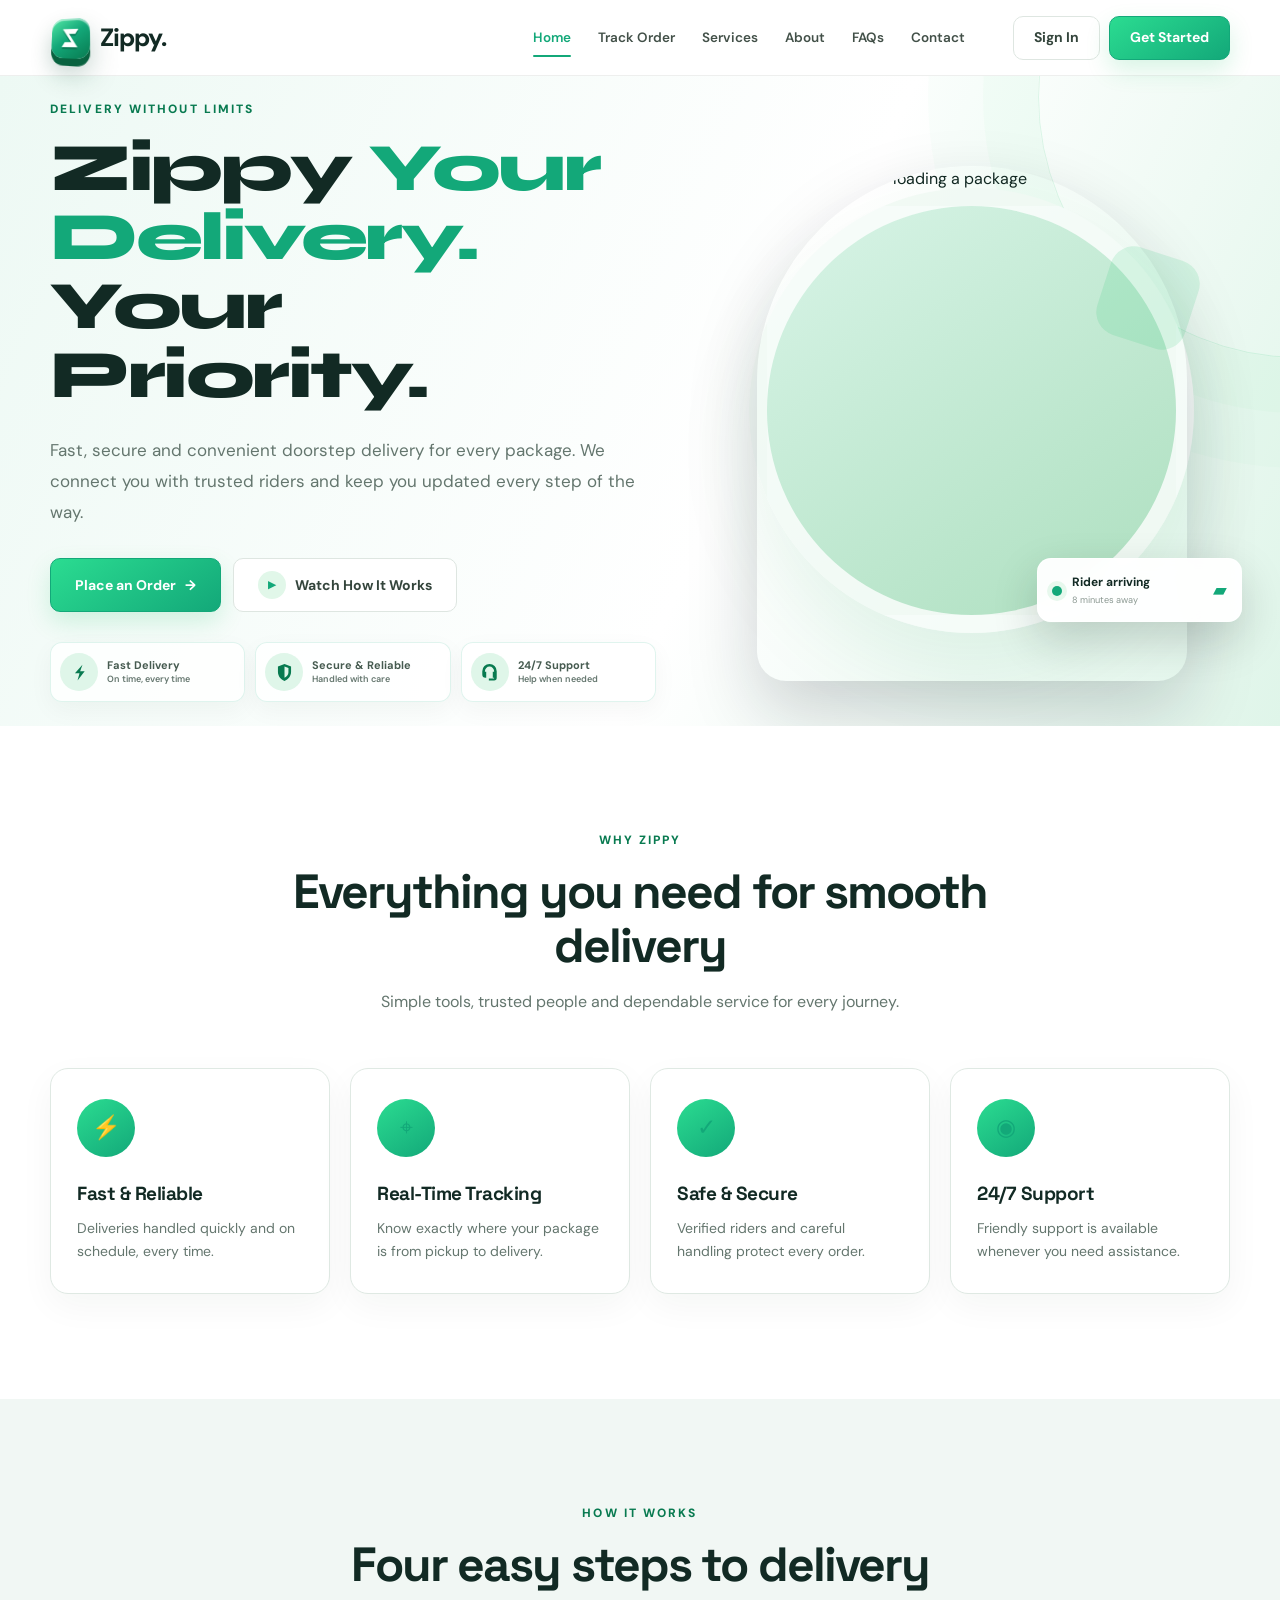
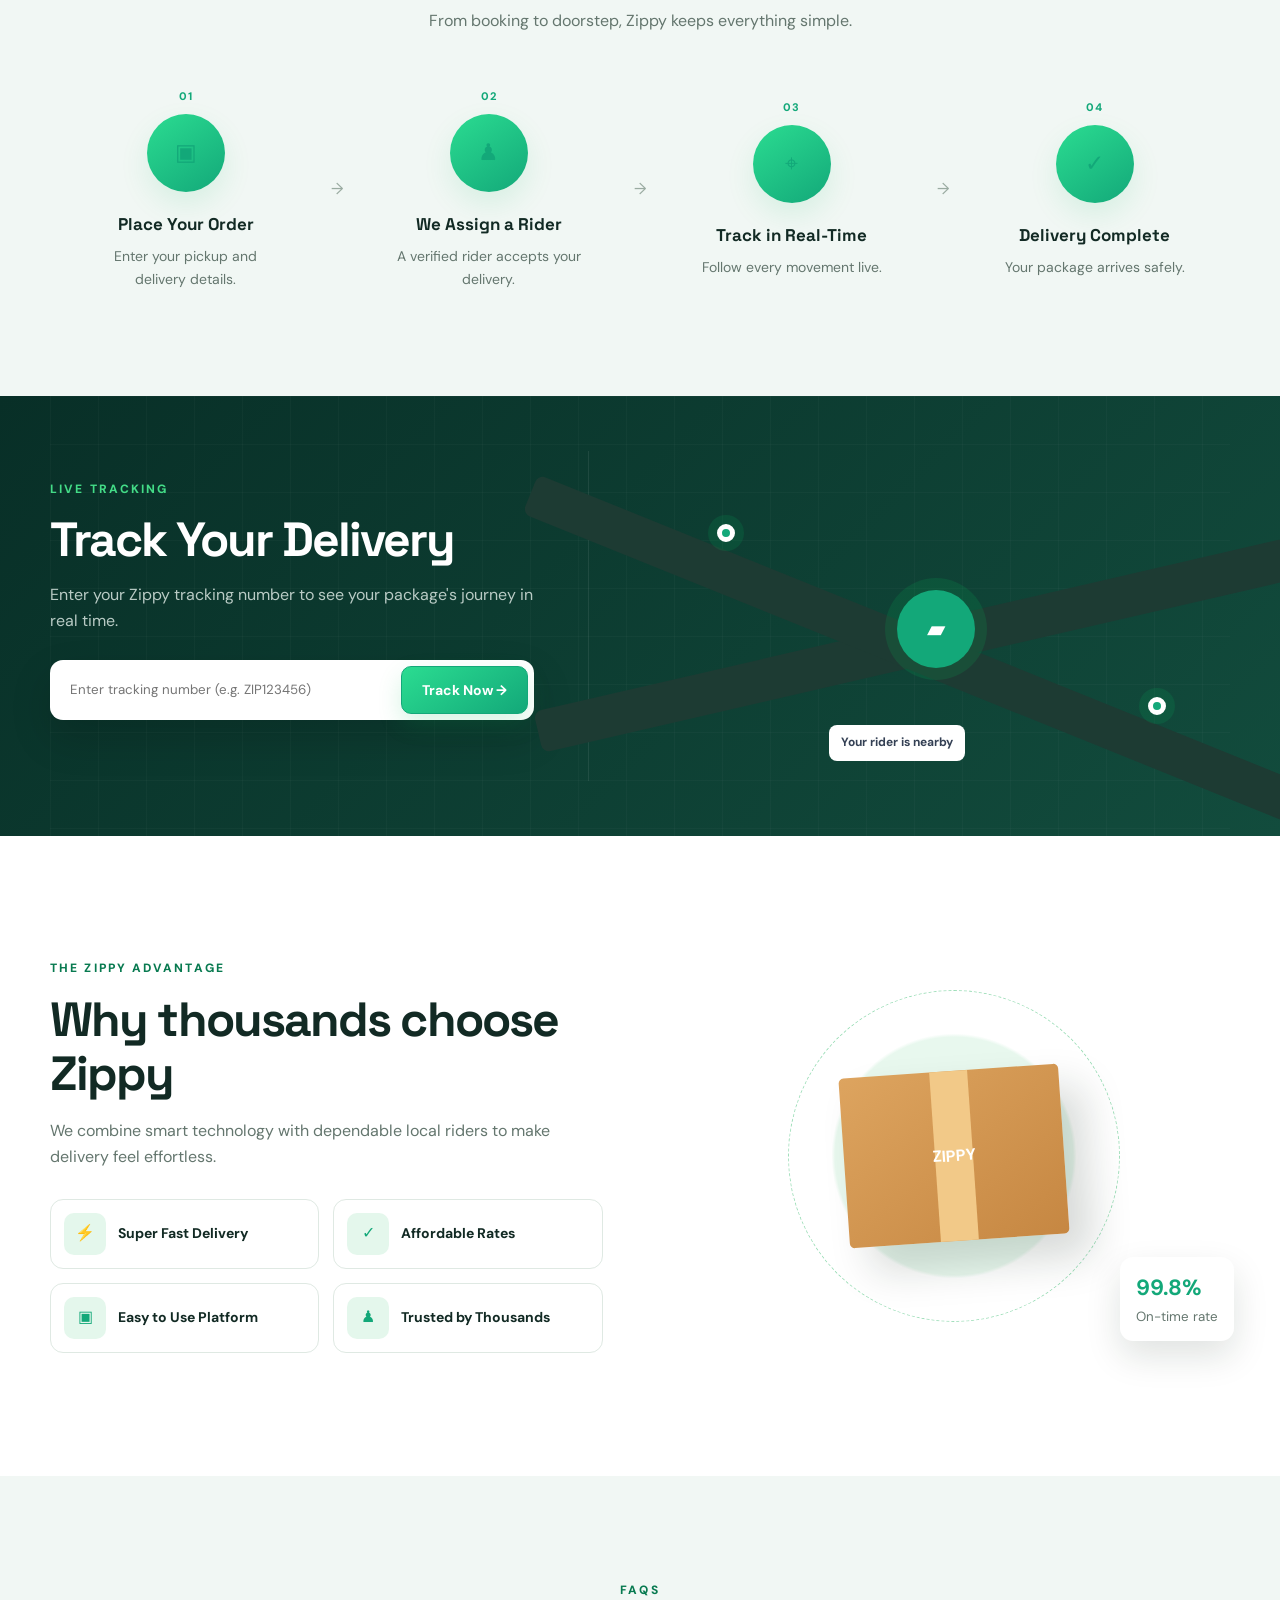
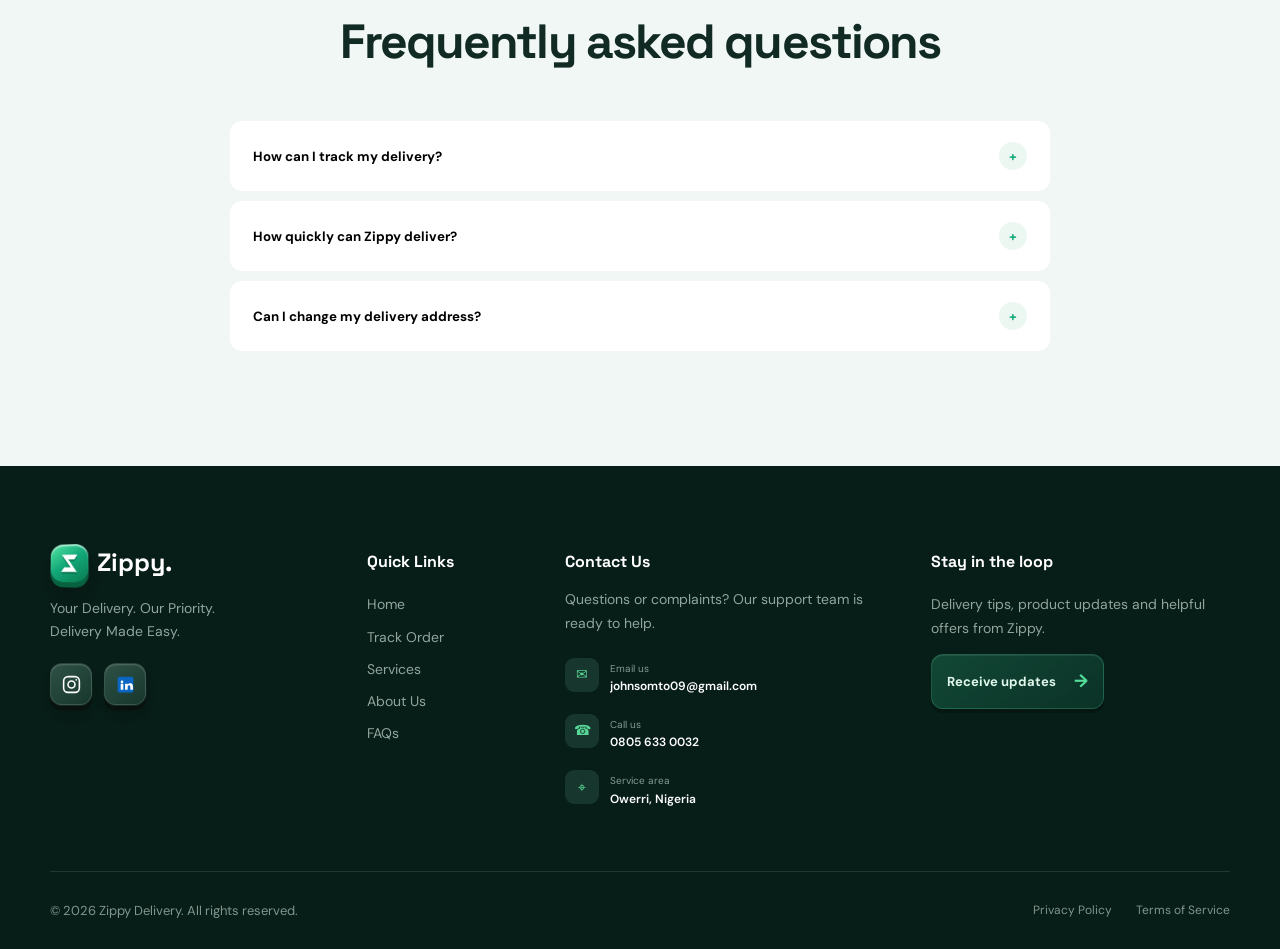
==== index.html @ 6d968eee "Update Instagram footer link" ====
<!doctype html>
<html lang="en">
<head>
  <meta charset="UTF-8">
  <meta name="viewport" content="width=device-width, initial-scale=1.0">
  <meta name="description" content="Zippy fast, secure delivery service">
  <title>Zippy | Your Delivery. Our Priority.</title>
  <link rel="preconnect" href="https://fonts.googleapis.com">
  <link rel="preconnect" href="https://fonts.gstatic.com" crossorigin>
  <link href="https://fonts.googleapis.com/css2?family=DM+Sans:wght@400;500;600;700&family=Space+Grotesk:wght@500;600;700&family=Syne:wght@700;800&display=swap" rel="stylesheet">
  <link rel="stylesheet" href="style.css">
</head>
<body>
  <header class="site-header" id="home">
    <nav class="navbar container" aria-label="Main navigation">
      <a href="#home" class="logo" aria-label="Zippy home">
        <span class="logo-icon brand-mark" aria-hidden="true"><svg viewBox="0 0 44 44" role="img"><path d="M10 8h25l-4.6 7.2H20l13.8 20.8H8.9l4.6-7.2h10.9L10 8Z"/></svg></span><span>Zippy.</span>
      </a>
      <button class="menu-toggle" type="button" aria-expanded="false" aria-controls="nav-menu" aria-label="Open menu"><span></span><span></span><span></span></button>
      <div class="nav-menu" id="nav-menu">
        <div class="nav-links">
          <a class="active" href="#home">Home</a><a href="track-order.html">Track Order</a><a href="#services">Services</a><a href="#about">About</a><a href="#faqs">FAQs</a><a href="#contact">Contact</a>
        </div>
        <div class="nav-actions"><a class="btn btn-light" href="auth.html?view=login">Sign In</a><a class="btn btn-primary" href="auth.html?view=register">Get Started</a></div>
      </div>
    </nav>
  </header>

  <main>
    <section class="hero">
      <div class="hero-decoration decor-one"></div><div class="hero-decoration decor-two"></div>
      <div class="container hero-grid">
        <div class="hero-copy">
          <p class="eyebrow">Delivery without limits</p>
          <h1>Zippy <span>Your Delivery.</span><br>Your Priority.</h1>
          <p class="hero-text">Fast, secure and convenient doorstep delivery for every package. We connect you with trusted riders and keep you updated every step of the way.</p>
          <div class="hero-actions"><a class="btn btn-primary btn-large" href="place-order.html">Place an Order <span>→</span></a><a class="btn btn-outline btn-large" href="#how"><span class="play-icon">▶</span> Watch How It Works</a></div>
          <div class="benefits" aria-label="Zippy service benefits">
            <div class="benefit-item"><span class="benefit-icon benefit-fast" aria-hidden="true"><svg viewBox="0 0 32 32"><path d="M20.5 4 9 17h7l-3 11 10.9-14H17l3.5-10Z"/></svg></span><div><strong>Fast Delivery</strong><small>On time, every time</small></div></div>
            <div class="benefit-item"><span class="benefit-icon benefit-secure" aria-hidden="true"><svg viewBox="0 0 32 32"><path d="M16 3 26 7v8c0 6.9-4.2 11.5-10 14-5.8-2.5-10-7.1-10-14V7l10-4Zm0 5v16c3.5-1.8 6-4.9 6-8.5V9.2L16 6.8v1.2Z"/></svg></span><div><strong>Secure &amp; Reliable</strong><small>Handled with care</small></div></div>
            <div class="benefit-item"><span class="benefit-icon benefit-support" aria-hidden="true"><svg viewBox="0 0 32 32"><path d="M16 3a11 11 0 0 0-11 11v5a5 5 0 0 0 5 5h1v-9H9v-1a7 7 0 0 1 14 0v1h-2v9h2v1h-8v3h8a4 4 0 0 0 4-4V14A11 11 0 0 0 16 3Z"/></svg></span><div><strong>24/7 Support</strong><small>Help when needed</small></div></div>
          </div>
        </div>
        <div class="hero-image-wrap">
          <div class="hero-circle"></div>
          <img src="https://images.pexels.com/photos/4391470/pexels-photo-4391470.jpeg?auto=compress&cs=tinysrgb&w=900" alt="Delivery courier loading a package" class="hero-image">
          <div class="rider-status"><span class="status-dot"></span><div><strong>Rider arriving</strong><small>8 minutes away</small></div><span class="mini-truck">▰</span></div>
        </div>
      </div>
    </section>

    <section class="section services" id="services">
      <div class="container"><div class="section-heading"><p class="eyebrow">Why Zippy</p><h2>Everything you need for smooth delivery</h2><p>Simple tools, trusted people and dependable service for every journey.</p></div>
        <div class="feature-grid">
          <article class="feature-card"><div class="feature-icon">⚡</div><h3>Fast &amp; Reliable</h3><p>Deliveries handled quickly and on schedule, every time.</p></article>
          <article class="feature-card"><div class="feature-icon">⌖</div><h3>Real-Time Tracking</h3><p>Know exactly where your package is from pickup to delivery.</p></article>
          <article class="feature-card"><div class="feature-icon">✓</div><h3>Safe &amp; Secure</h3><p>Verified riders and careful handling protect every order.</p></article>
          <article class="feature-card"><div class="feature-icon">◉</div><h3>24/7 Support</h3><p>Friendly support is available whenever you need assistance.</p></article>
        </div>
      </div>
    </section>

    <section class="section how" id="how">
      <div class="container"><div class="section-heading"><p class="eyebrow">How it works</p><h2>Four easy steps to delivery</h2><p>From booking to doorstep, Zippy keeps everything simple.</p></div>
        <div class="steps">
          <article class="step"><span class="step-number">01</span><div class="step-icon">▣</div><h3>Place Your Order</h3><p>Enter your pickup and delivery details.</p></article><span class="step-arrow">→</span>
          <article class="step"><span class="step-number">02</span><div class="step-icon">♟</div><h3>We Assign a Rider</h3><p>A verified rider accepts your delivery.</p></article><span class="step-arrow">→</span>
          <article class="step"><span class="step-number">03</span><div class="step-icon">⌖</div><h3>Track in Real-Time</h3><p>Follow every movement live.</p></article><span class="step-arrow">→</span>
          <article class="step"><span class="step-number">04</span><div class="step-icon">✓</div><h3>Delivery Complete</h3><p>Your package arrives safely.</p></article>
        </div>
      </div>
    </section>

    <section class="tracking" id="tracking">
      <div class="container tracking-grid">
        <div class="tracking-copy"><p class="eyebrow light">Live tracking</p><h2>Track Your Delivery</h2><p>Enter your Zippy tracking number to see your package's journey in real time.</p>
          <form class="tracking-form" id="tracking-form" novalidate><input id="tracking-input" type="text" placeholder="Enter tracking number (e.g. ZIP123456)" aria-label="Tracking number"><button class="btn btn-primary" type="submit">Track Now →</button></form><p class="form-message" id="tracking-message" role="status"></p>
        </div>
        <div class="map-illustration" aria-label="Delivery route map"><div class="road road-a"></div><div class="road road-b"></div><span class="map-marker marker-a"></span><span class="map-marker marker-b"></span><div class="map-bike">▰</div><div class="route-label">Your rider is nearby</div></div>
      </div>
    </section>

    <section class="section why" id="about">
      <div class="container why-grid">
        <div><p class="eyebrow">The Zippy advantage</p><h2>Why thousands choose Zippy</h2><p class="why-lead">We combine smart technology with dependable local riders to make delivery feel effortless.</p>
          <div class="reason-grid"><div class="reason"><span>⚡</span><strong>Super Fast Delivery</strong></div><div class="reason"><span>✓</span><strong>Affordable Rates</strong></div><div class="reason"><span>▣</span><strong>Easy to Use Platform</strong></div><div class="reason"><span>♟</span><strong>Trusted by Thousands</strong></div></div>
        </div>
        <div class="package-art"><div class="package"><span class="package-tape"></span><strong>ZIPPY</strong></div><div class="package-stat"><strong>99.8%</strong><small>On-time rate</small></div></div>
      </div>
    </section>

    <section class="section faqs" id="faqs"><div class="container faq-container"><div class="section-heading"><p class="eyebrow">FAQs</p><h2>Frequently asked questions</h2></div><div class="faq-list">
      <article class="faq-item"><button type="button" aria-expanded="false">How can I track my delivery?<span>+</span></button><p>Enter your Zippy tracking number in the tracking section or sign in to view all your orders.</p></article>
      <article class="faq-item"><button type="button" aria-expanded="false">How quickly can Zippy deliver?<span>+</span></button><p>Local deliveries are typically completed within the same day. Your exact estimate appears when booking.</p></article>
      <article class="faq-item"><button type="button" aria-expanded="false">Can I change my delivery address?<span>+</span></button><p>Contact support before your rider reaches the pickup point and our team will help update the details.</p></article>
    </div></div></section>
  </main>

    <footer class="footer" id="contact">
    <div class="container">
      <div class="footer-grid">
        <div class="footer-brand">
          <a href="#home" class="footer-logo"><span class="footer-logo-mark brand-mark" aria-hidden="true"><svg viewBox="0 0 44 44"><path d="M10 8h25l-4.6 7.2H20l13.8 20.8H8.9l4.6-7.2h10.9L10 8Z"/></svg></span><span>Zippy.</span></a>
          <p>Your Delivery. Our Priority.<br>Delivery Made Easy.</p>
          <div class="socials"><a href="https://www.instagram.com/sjkamsi?xtok=MXNvNGkzNjVteDYxZA==" target="_blank" rel="noopener" aria-label="Instagram"><svg viewBox="0 0 24 24" aria-hidden="true"><rect x="3" y="3" width="18" height="18" rx="5"/><circle cx="12" cy="12" r="4"/><circle cx="17.4" cy="6.6" r="1"/></svg></a><a href="https://www.linkedin.com/" target="_blank" rel="noopener" aria-label="LinkedIn"><svg viewBox="0 0 24 24" aria-hidden="true"><rect class="linkedin-bg" x="3" y="3" width="18" height="18" rx="2"/><circle class="linkedin-fg" cx="8" cy="9" r="1.5"/><path class="linkedin-fg" d="M6.5 11h3v7h-3zm5 0h3v1c.7-1 1.8-1.4 3-1.4 2.5 0 3 1.7 3 4.1V18h-3v-3c0-1.4-.3-2.2-1.4-2.2-1.2 0-1.6 1-1.6 2.2v3h-3z"/></svg></a></div>
        </div>
        <div>
          <h3>Quick Links</h3>
          <a href="#home">Home</a><a href="track-order.html">Track Order</a><a href="#services">Services</a><a href="#about">About Us</a><a href="#faqs">FAQs</a>
        </div>
        <div class="footer-contact">
          <h3>Contact Us</h3>
          <p>Questions or complaints? Our support team is ready to help.</p>
          <a href="mailto:johnsomto09@gmail.com"><span>✉</span><div><small>Email us</small><strong>johnsomto09@gmail.com</strong></div></a>
          <a href="tel:+2348056330032"><span>☎</span><div><small>Call us</small><strong>0805 633 0032</strong></div></a>
          <a href="#contact"><span>⌖</span><div><small>Service area</small><strong>Owerri, Nigeria</strong></div></a>
        </div>
        <div>
          <h3>Stay in the loop</h3>
          <p>Delivery tips, product updates and helpful offers from Zippy.</p>
          <a class="footer-update-link" href="mailto:johnsomto09@gmail.com">Receive updates <span>→</span></a>
          <small id="newsletter-message" role="status"></small>
        </div>
      </div>
      <div class="footer-bottom"><span>© 2026 Zippy Delivery. All rights reserved.</span><div><a href="#">Privacy Policy</a><a href="#">Terms of Service</a></div></div>
    </div>
  </footer>

  <div class="modal" id="form-modal" aria-hidden="true" role="dialog" aria-modal="true"><div class="modal-panel"><button class="modal-close" type="button" aria-label="Close">×</button><p class="eyebrow" id="modal-eyebrow">Join Zippy</p><h2 id="modal-title">Get started with Zippy</h2><form id="modal-form"><div id="modal-fields"></div><button class="btn btn-primary modal-submit" type="submit">Continue</button></form><p class="modal-success" id="modal-success" role="status"></p></div></div>
  <script src="script.js"></script>
</body>
</html>
---- style.css ----
/* Zippy Logistics â€” premium responsive interface */
:root{
--font-body:"DM Sans","Segoe UI",Arial,sans-serif;
--font-heading:"Space Grotesk",sans-serif;
--font-display:"Syne","Space Grotesk",sans-serif;
--green:#13a879;
--green-bright:#2bdc91;
--green-dark:#087a50;
--green-deep:#063f32;
--mint:#ddf7eb;
--ink:#122a24;
--muted:#64766e;
--line:#dfe9e3;
--soft:#f1f7f4;
--white:#fff}
*{
box-sizing:border-box}
html{
scroll-behavior:smooth;
scroll-padding-top:76px}
body{
margin:0;
font-family:var(--font-body);
color:var(--ink);
background:#fff;
line-height:1.65;
-webkit-font-smoothing:antialiased}
body.modal-open{
overflow:hidden}
img{
max-width:100%}
a{
color:inherit;
text-decoration:none}
button,input{
font-family:inherit}
button{
cursor:pointer}
.container{
width:min(1180px,calc(100% - 40px));
margin-inline:auto}
.site-header{
height:76px;
position:sticky;
top:0;
z-index:50;
background:rgba(255,255,255,.94);
border-bottom:1px solid rgba(16,35,26,.07);
backdrop-filter:blur(16px)}
.navbar{
height:76px;
display:flex;
align-items:center;
justify-content:space-between}
.logo{
display:flex;
align-items:center;
gap:10px;
font-size:25px;
font-weight:800;
letter-spacing:-1px}
.logo-icon{
width:40px;
height:40px;
display:grid;
place-items:center;
border-radius:12px;
background:linear-gradient(145deg,#18cf70,var(--green));
color:#fff;
box-shadow:0 9px 24px rgba(0,184,90,.23)}
.nav-menu{
display:flex;
align-items:center;
gap:48px}
.nav-links{
display:flex;
align-items:center;
gap:27px}
.nav-links a{
position:relative;
padding:26px 0;
font-size:13.5px;
font-weight:600;
color:#425048;
transition:.2s}
.nav-links a:after{
content:"";
position:absolute;
left:0;
right:0;
bottom:18px;
height:2px;
border-radius:2px;
background:var(--green);
transform:scaleX(0);
transition:.2s}
.nav-links a:hover,.nav-links a.active{
color:var(--green)}
.nav-links a:hover:after,.nav-links a.active:after{
transform:scaleX(1)}
.nav-actions{
display:flex;
gap:9px}
.btn{
height:44px;
padding:0 20px;
border:1px solid transparent;
border-radius:10px;
display:inline-flex;
align-items:center;
justify-content:center;
gap:9px;
font-size:14px;
font-weight:700;
transition:transform .2s,box-shadow .2s,background .2s,border-color .2s}
.btn-primary{
background:var(--green);
border-color:var(--green);
color:#fff;
box-shadow:0 10px 24px rgba(0,184,90,.16)}
.btn-primary:hover{
background:var(--green-dark);
border-color:var(--green-dark);
transform:translateY(-2px);
box-shadow:0 14px 28px rgba(0,184,90,.23)}
.btn-light,.btn-outline{
background:#fff;
border-color:#dee6e1;
color:#34453c}
.btn-light:hover,.btn-outline:hover{
border-color:var(--green);
color:var(--green);
transform:translateY(-2px)}
.btn-large{
height:54px;
padding-inline:24px}
.menu-toggle{
display:none;
width:42px;
height:42px;
padding:10px;
border:0;
border-radius:10px;
background:#f2f7f4}
.menu-toggle span{
display:block;
height:2px;
margin:5px 0;
border-radius:2px;
background:var(--ink);
transition:.25s}
.hero{
position:relative;
overflow:hidden;
background:linear-gradient(115deg,#f2fbf6 0%,#fff 54%,#edf9f3 100%)}
.hero:before{
content:"";
position:absolute;
width:520px;
height:520px;
right:-280px;
top:-240px;
border:1px solid rgba(0,184,90,.12);
border-radius:50%;
box-shadow:0 0 0 55px rgba(0,184,90,.025),0 0 0 110px rgba(0,184,90,.018)}
.hero-grid{
min-height:650px;
display:grid;
grid-template-columns:1.08fr .92fr;
align-items:center;
gap:58px}
.eyebrow{
margin:0 0 14px;
color:var(--green-dark);
font-size:12px;
font-weight:800;
letter-spacing:2.1px;
text-transform:uppercase}
.hero-copy h1{
max-width:670px;
margin:0;
font-size:clamp(46px,5.3vw,72px);
line-height:1.02;
letter-spacing:-3.7px;
font-family:var(--font-heading);
font-weight:800}
.hero-copy h1 span{
color:var(--green)}
.hero-text{
max-width:610px;
margin:25px 0 0;
color:var(--muted);
font-size:17px;
line-height:1.8}
.hero-actions{
display:flex;
flex-wrap:wrap;
gap:12px;
margin-top:31px}
.play-icon{
width:28px;
height:28px;
display:grid;
place-items:center;
border-radius:50%;
background:#e1f7e9;
color:var(--green);
font-size:10px}
.benefits{
display:flex;
flex-wrap:wrap;
gap:12px 24px;
margin-top:27px;
color:#465b50;
font-size:13px;
font-weight:600}
.benefits span{
position:relative;
padding-left:19px}
.benefits span:before{
content:"âœ“";
position:absolute;
left:0;
color:var(--green);
font-weight:800}
.hero-image-wrap{
height:560px;
position:relative;
display:flex;
align-items:flex-end;
justify-content:center}
.hero-circle{
position:absolute;
width:445px;
height:445px;
bottom:48px;
border-radius:50%;
background:linear-gradient(145deg,#dff4e7,#c4ebd3);
border:18px solid rgba(255,255,255,.8);
box-shadow:0 40px 80px rgba(0,140,69,.08)}
.hero-circle:before{
content:"";
position:absolute;
right:-18px;
top:46px;
width:92px;
height:92px;
border-radius:24px;
background:rgba(0,184,90,.12);
transform:rotate(18deg)}
.hero-image{
position:absolute;
z-index:2;
width:430px;
height:515px;
bottom:0;
object-fit:cover;
object-position:center 32%;
border-radius:220px 220px 30px 30px;
filter:saturate(.93) contrast(1.02);
box-shadow:0 30px 70px rgba(16,24,40,.18)}
.rider-status{
position:absolute;
z-index:3;
right:-12px;
bottom:58px;
width:205px;
padding:14px;
display:flex;
align-items:center;
gap:10px;
border:1px solid rgba(255,255,255,.8);
border-radius:14px;
background:rgba(255,255,255,.96);
box-shadow:0 18px 45px rgba(16,35,26,.18);
font-size:11px;
backdrop-filter:blur(10px)}
.rider-status>div{
display:flex;
flex:1;
flex-direction:column}
.rider-status strong{
font-size:12px}
.rider-status small{
color:#8a9891}
.status-dot{
width:10px;
height:10px;
flex:none;
border-radius:50%;
background:var(--green);
box-shadow:0 0 0 5px #e7f8ed}
.mini-truck{
color:var(--green);
font-size:18px}
.section{
padding:105px 0}
.section-heading{
max-width:720px;
margin:0 auto 52px;
text-align:center}
.section-heading h2,.why h2{
margin:0;
font-size:clamp(34px,4vw,48px);
line-height:1.13;
letter-spacing:-1.9px}
.section-heading>p:last-child{
max-width:570px;
margin:16px auto 0;
color:var(--muted);
font-size:16px}
.feature-grid{
display:grid;
grid-template-columns:repeat(4,1fr);
gap:20px}
.feature-card{
position:relative;
padding:30px 26px;
border:1px solid var(--line);
border-radius:18px;
background:#fff;
box-shadow:0 12px 35px rgba(16,35,26,.045);
overflow:hidden;
transition:.28s ease}
.feature-card:before{
content:"";
position:absolute;
left:0;
right:0;
top:0;
height:3px;
background:var(--green);
transform:scaleX(0);
transition:.28s}
.feature-card:hover{
transform:translateY(-8px);
box-shadow:0 24px 48px rgba(16,35,26,.09)}
.feature-card:hover:before{
transform:scaleX(1)}
.feature-icon,.step-icon{
width:58px;
height:58px;
border-radius:50%;
display:grid;
place-items:center;
background:#e1f7e9;
color:var(--green);
font-size:23px}
.feature-card h3{
margin:21px 0 8px;
font-size:19px;
letter-spacing:-.5px}
.feature-card p{
margin:0;
color:var(--muted);
font-size:14px}
.how,.faqs{
background:var(--soft)}
.steps{
display:grid;
grid-template-columns:1fr 32px 1fr 32px 1fr 32px 1fr;
align-items:center}
.step{
text-align:center}
.step-number{
display:block;
margin-bottom:9px;
color:var(--green);
font-size:11px;
font-weight:800;
letter-spacing:1px}
.step-icon{
width:78px;
height:78px;
margin:auto;
box-shadow:0 12px 30px rgba(0,184,90,.11)}
.step-arrow{
color:#9aaba1;
text-align:center}
.step h3{
margin:18px 0 7px;
font-size:17px}
.step p{
max-width:190px;
margin:auto;
color:var(--muted);
font-size:14px}
.tracking{
overflow:hidden;
background:#102b24;
color:#fff}
.tracking-grid{
min-height:440px;
padding-block:45px;
display:grid;
grid-template-columns:.86fr 1.14fr;
align-items:center;
gap:54px;
position:relative;
background-image:linear-gradient(rgba(255,255,255,.025) 1px,transparent 1px),linear-gradient(90deg,rgba(255,255,255,.025) 1px,transparent 1px);
background-size:48px 48px}
.eyebrow.light{
color:#43dc87}
.tracking h2{
margin:0;
font-size:48px;
line-height:1.08;
letter-spacing:-2px}
.tracking-copy>p{
color:#b9cbc5}
.tracking-form{
height:60px;
display:flex;
gap:7px;
padding:6px;
margin-top:25px;
border-radius:13px;
background:#fff;
box-shadow:0 18px 40px rgba(0,0,0,.16)}
.tracking-form input{
min-width:0;
flex:1;
border:0;
outline:0;
padding-inline:14px;
color:#344054}
.tracking-form .btn{
height:48px}
.tracking-form input:focus{
box-shadow:inset 0 0 0 2px rgba(0,184,90,.5);
border-radius:8px}
.form-message{
min-height:21px;
margin:11px 0 0!important;
font-size:13px}
.success{
color:#43dc87}
.error{
color:#ffaaa8}
.map-illustration{
height:330px;
position:relative;
border-left:1px solid rgba(255,255,255,.08)}
.road{
position:absolute;
width:160%;
height:42px;
background:#1d3b33;
border-radius:8px}
.road-a{
left:-10%;
top:44%;
transform:rotate(-13deg)}
.road-b{
left:-15%;
top:65%;
transform:rotate(22deg)}
.map-marker{
position:absolute;
width:18px;
height:18px;
border:5px solid #fff;
border-radius:50%;
background:var(--green);
box-shadow:0 0 0 9px rgba(0,184,90,.14)}
.marker-a{
left:20%;
top:22%}
.marker-b{
right:10%;
bottom:20%}
.map-bike{
position:absolute;
left:48%;
top:42%;
width:78px;
height:78px;
border-radius:50%;
display:grid;
place-items:center;
background:var(--green);
box-shadow:0 0 0 12px rgba(0,184,90,.15);
font-size:24px}
.route-label{
position:absolute;
left:calc(48% - 68px);
bottom:20px;
padding:8px 12px;
border-radius:8px;
background:#fff;
color:#344054;
font-size:12px;
font-weight:700}
.why-grid{
display:grid;
grid-template-columns:1fr 1fr;
align-items:center;
gap:75px}
.why-lead{
max-width:530px;
color:var(--muted);
font-size:16px}
.reason-grid{
display:grid;
grid-template-columns:1fr 1fr;
gap:14px;
margin-top:28px}
.reason{
min-height:70px;
padding:13px;
display:flex;
align-items:center;
gap:12px;
border:1px solid var(--line);
border-radius:13px;
background:#fff;
transition:.2s}
.reason:hover{
border-color:#bce7cd;
transform:translateY(-3px);
box-shadow:0 12px 25px rgba(16,35,26,.06)}
.reason span{
width:42px;
height:42px;
flex:none;
display:grid;
place-items:center;
border-radius:10px;
background:#e4f7ec;
color:var(--green)}
.reason strong{
font-size:14px}
.package-art{
height:430px;
position:relative;
display:grid;
place-items:center;
border-radius:50%;
background:radial-gradient(circle,#e8f8ee 0 34%,transparent 35%)}
.package-art:before{
content:"";
position:absolute;
width:330px;
height:330px;
border:1px dashed #9edeb9;
border-radius:50%}
.package{
width:220px;
height:170px;
position:relative;
z-index:2;
display:grid;
place-items:center;
border-radius:5px;
background:linear-gradient(145deg,#dda45f,#c68742);
transform:rotate(-4deg);
box-shadow:22px 24px 40px rgba(16,35,26,.17);
color:#fff}
.package-tape{
position:absolute;
width:38px;
height:170px;
background:#f2c988}
.package strong{
z-index:2}
.package-stat{
position:absolute;
z-index:4;
right:-4px;
bottom:30px;
padding:13px 16px;
border-radius:13px;
background:#fff;
box-shadow:0 15px 35px rgba(16,35,26,.13);
display:flex;
flex-direction:column}
.package-stat strong{
color:var(--green);
font-size:22px}
.package-stat small{
color:var(--muted)}
.faq-container{
max-width:820px}
.faq-item{
margin-bottom:10px;
border-radius:12px;
background:#fff;
border:1px solid transparent;
transition:.2s}
.faq-item.open{
border-color:#cfebda}
.faq-item button{
width:100%;
min-height:68px;
padding:0 22px;
border:0;
background:none;
display:flex;
align-items:center;
justify-content:space-between;
font-weight:700;
cursor:pointer;
text-align:left}
.faq-item button span{
width:28px;
height:28px;
display:grid;
place-items:center;
border-radius:50%;
background:#edf7f1;
color:var(--green)}
.faq-item p{
display:none;
margin:0;
padding:0 22px 22px;
color:var(--muted)}
.faq-item.open p{
display:block}
.footer{
padding-top:70px;
background:#091e18;
color:#fff}
.footer-grid{
display:grid;
grid-template-columns:1.5fr .75fr 1fr 1.3fr;
gap:55px;
padding-bottom:50px}
.footer-logo{
font-size:25px;
font-weight:800}
.footer-grid>div>p{
color:#91a59d;
font-size:14px}
.footer h3{
margin:7px 0 18px;
font-size:16px}
.footer-grid>div>a:not(.footer-logo){
display:block;
margin:9px 0;
color:#91a59d;
font-size:14px}
.footer a:hover{
color:#43dc87!important}
.socials{
display:flex;
gap:9px;
margin-top:20px}
.socials a{
width:39px;
height:39px;
display:grid!important;
place-items:center;
border-radius:50%;
background:#17352c;
color:#fff!important;
margin:0!important}
.newsletter{
height:49px;
display:flex;
margin-top:18px;
border-radius:9px;
background:#17352c}
.newsletter input{
width:100%;
min-width:0;
border:0;
background:none;
color:#fff;
padding-inline:14px;
outline:0}
.newsletter button{
width:49px;
border:0;
border-radius:9px;
background:var(--green);
color:#fff;
font-size:20px}
.footer-grid small{
display:block;
margin-top:8px}
.footer-bottom{
min-height:72px;
border-top:1px solid #1c3a31;
display:flex;
align-items:center;
justify-content:space-between;
color:#81958d;
font-size:13px}
.footer-bottom div{
display:flex;
gap:24px}
.modal{
position:fixed;
z-index:100;
inset:0;
padding:20px;
display:none;
place-items:center;
background:rgba(6,20,15,.72);
backdrop-filter:blur(6px)}
.modal.open{
display:grid}
.modal-panel{
position:relative;
width:min(520px,100%);
max-height:90vh;
overflow:auto;
padding:38px;
border-radius:22px;
background:#fff;
box-shadow:0 30px 80px rgba(0,0,0,.25)}
.modal-close{
position:absolute;
right:18px;
top:18px;
width:36px;
height:36px;
border:0;
border-radius:50%;
background:#f2f5f3;
font-size:22px}
.modal-panel h2{
margin:0;
font-size:28px;
letter-spacing:-1px}
.modal-panel form{
display:grid;
gap:15px;
margin-top:24px}
.modal-panel label{
font-size:13px;
font-weight:600}
.modal-panel input{
width:100%;
height:48px;
margin-top:6px;
padding-inline:12px;
border:1px solid #dfe6e1;
border-radius:9px;
outline:0}
.modal-panel input:focus{
border-color:var(--green);
box-shadow:0 0 0 3px rgba(0,184,90,.09)}
.modal-submit{
width:100%}
.password-field{
position:relative}
.password-field input{
padding-right:62px}
.password-toggle{
position:absolute;
right:8px;
top:13px;
height:34px;
border:0;
background:none;
color:var(--green);
font-size:12px;
font-weight:700}
.modal-success{
color:var(--green);
text-align:center;
font-weight:700}
.menu-toggle.open span:nth-child(1){
transform:translateY(7px) rotate(45deg)}
.menu-toggle.open span:nth-child(2){
opacity:0}
.menu-toggle.open span:nth-child(3){
transform:translateY(-7px) rotate(-45deg)}
.section-heading h2,.why h2,.tracking h2,.step h3,.feature-card h3,.modal-panel h2,.footer-logo{
font-family:var(--font-heading)}
/* Dedicated rider tracking page */.tracking-nav{
display:flex!important}
.tracking-nav .nav-links{
display:flex!important}
.tracking-page{
background:#f5f8f6}
.tracking-search{
padding:70px 0 42px;
text-align:center;
background:linear-gradient(135deg,#effaf4,#fff)}
.tracking-search h1{
margin:0;
font-family:var(--font-heading);
font-size:48px;
letter-spacing:-2px}
.tracking-search>div>p:not(.eyebrow){
color:var(--muted)}
.tracking-page-form{
max-width:700px;
height:64px;
margin:28px auto 0;
padding:7px;
display:flex;
border-radius:14px;
background:#fff;
box-shadow:0 18px 45px rgba(16,35,26,.1)}
.tracking-page-form input{
min-width:0;
flex:1;
border:0;
outline:0;
padding:0 18px}
.tracking-page-form button{
height:50px}
.tracking-page-message{
text-align:center;
min-height:22px}
.tracking-dashboard{
margin-top:42px;
margin-bottom:80px;
padding-bottom:1px;
display:grid;
grid-template-columns:360px minmax(0,1fr);
min-height:620px;
border-radius:22px;
background:#fff;
overflow:hidden;
box-shadow:0 24px 70px rgba(16,35,26,.1)}
.delivery-panel{
padding:28px;
border-right:1px solid var(--line);
z-index:2;
background:#fff}
.delivery-state{
display:flex;
align-items:center;
gap:13px;
padding-bottom:24px;
border-bottom:1px solid var(--line)}
.delivery-state>div{
display:flex;
flex-direction:column}
.delivery-state small,.rider-profile small{
color:var(--muted)}
.delivery-state strong{
font-size:18px}
.live-dot{
width:12px;
height:12px;
border-radius:50%;
background:var(--green);
box-shadow:0 0 0 7px #dff7e9}
.progress-list{
padding:28px 0}
.progress-item{
min-height:78px;
display:flex;
gap:14px;
position:relative}
.progress-item:not(:last-child):before{
content:"";
position:absolute;
left:17px;
top:35px;
width:2px;
height:43px;
background:#dfe5e1}
.progress-item.complete:not(:last-child):before{
background:var(--green)}
.progress-item>span{
width:36px;
height:36px;
flex:none;
display:grid;
place-items:center;
border:1px solid #dfe5e1;
border-radius:50%;
background:#fff;
color:#839087;
font-weight:700;
z-index:2}
.progress-item.complete>span,.progress-item.current>span{
border-color:var(--green);
background:var(--green);
color:#fff}
.progress-item>div{
display:flex;
flex-direction:column}
.progress-item strong{
font-size:14px}
.progress-item small{
color:var(--muted)}
.rider-profile{
padding:16px;
display:flex;
align-items:center;
gap:12px;
border-radius:14px;
background:#f2f8f4}
.rider-avatar{
width:48px;
height:48px;
display:grid;
place-items:center;
border-radius:50%;
background:#153b2b;
color:#fff;
font-weight:700}
.rider-profile>div:nth-child(2){
min-width:0;
flex:1;
display:flex;
flex-direction:column}
.rider-profile strong{
font-size:14px}
.rider-profile span{
font-size:11px;
color:#76877d}
.call-rider{
width:38px;
height:38px;
display:grid;
place-items:center;
border-radius:50%;
background:var(--green);
color:#fff}
.live-map{
position:relative;
overflow:hidden;
background:#17372e}
.map-grid{
position:absolute;
inset:0;
background-image:linear-gradient(rgba(255,255,255,.035) 1px,transparent 1px),linear-gradient(90deg,rgba(255,255,255,.035) 1px,transparent 1px);
background-size:42px 42px}
.map-route{
position:absolute;
height:36px;
border-radius:20px;
background:#315c50;
box-shadow:0 0 0 8px rgba(255,255,255,.025)}
.route-one{
width:70%;
left:-8%;
top:38%;
transform:rotate(-8deg)}
.route-two{
width:62%;
left:25%;
top:58%;
transform:rotate(28deg)}
.route-three{
width:50%;
left:38%;
top:22%;
transform:rotate(73deg)}
.location-pin{
position:absolute;
padding:7px 10px;
border-radius:8px;
background:#fff;
color:var(--ink);
font-size:11px;
font-weight:700;
box-shadow:0 8px 20px rgba(0,0,0,.18)}
.pickup-pin{
left:17%;
top:31%}
.destination-pin{
right:12%;
bottom:24%}
.moving-rider{
position:absolute;
left:49%;
top:46%;
width:76px;
height:76px;
display:grid;
place-items:center;
border-radius:50%;
background:var(--green);
box-shadow:0 0 0 14px rgba(0,184,90,.15);
color:#fff;
font-size:24px}
.eta-card{
position:absolute;
right:24px;
top:24px;
padding:15px 18px;
display:flex;
flex-direction:column;
border-radius:13px;
background:#fff;
color:var(--ink);
box-shadow:0 15px 35px rgba(0,0,0,.18)}
.eta-card small{
color:var(--muted)}
.eta-card strong{
font-size:22px;
color:var(--green)}
.eta-card span{
font-size:11px;
color:var(--muted)}
@media(max-width:800px){
.tracking-dashboard{
grid-template-columns:1fr}
.delivery-panel{
border-right:0;
border-bottom:1px solid var(--line)}
.live-map{
min-height:430px}
.tracking-page-form{
height:auto;
display:grid}
.tracking-page-form button{
width:100%}
.tracking-search h1{
font-size:38px}
}
@media(max-width:1180px){
.nav-menu{
position:fixed;
top:76px;
left:0;
width:100%;
max-height:0;
overflow:hidden;
display:block;
background:#fff;
box-shadow:0 18px 35px rgba(16,35,26,.08);
opacity:0;
transition:max-height .35s,opacity .25s}
.nav-menu.open{
max-height:580px;
opacity:1;
border-bottom:1px solid var(--line)}
.nav-links{
display:grid;
gap:0;
padding:12px 20px 5px}
.nav-links a{
padding:9px 0}
.nav-links a:after{
display:none}
.nav-actions{
padding:8px 20px 20px}
.menu-toggle{
display:block}
.hero-grid{
grid-template-columns:1fr 380px;
gap:20px}
.feature-grid{
grid-template-columns:repeat(2,1fr)}
.footer-grid{
grid-template-columns:1fr 1fr}
}
@media(max-width:800px){
.container{
width:calc(100% - 30px)}
.hero-grid{
grid-template-columns:1fr;
padding-top:38px}
.hero-copy{
text-align:center}
.hero-copy h1{
font-size:52px}
.hero-text{
margin-inline:auto}
.hero-actions,.benefits{
justify-content:center}
.hero-image-wrap{
height:510px}
.hero-image{
width:min(390px,90vw)}
.section{
padding:82px 0}
.steps{
grid-template-columns:repeat(2,1fr);
gap:35px 15px}
.step-arrow{
display:none}
.tracking-grid,.why-grid{
grid-template-columns:1fr}
.tracking-grid{
padding-block:65px}
.map-illustration{
height:280px}
.why-grid{
gap:35px}
}
@media(max-width:520px){
.container{
width:calc(100% - 24px)}
.hero-grid{
padding-top:30px}
.hero-copy h1{
font-size:41px;
letter-spacing:-2px}
.hero-text{
font-size:15px}
.hero-actions{
flex-direction:column}
.hero-actions .btn{
width:100%}
.benefits{
gap:8px 15px;
font-size:12px}
.hero-image-wrap{
height:430px}
.hero-image{
height:420px}
.hero-circle{
width:330px;
height:330px}
.rider-status{
right:0;
bottom:25px}
.section{
padding:70px 0}
.section-heading{
margin-bottom:38px}
.section-heading h2,.why h2{
font-size:34px}
.feature-grid,.reason-grid,.steps{
grid-template-columns:1fr}
.tracking h2{
font-size:38px}
.tracking-form{
height:auto;
display:grid}
.tracking-form .btn{
width:100%}
.why-grid{
gap:28px}
.why h2{
font-size:36px}
.package-art{
height:360px}
.package{
transform:scale(.85) rotate(-4deg)}
.footer-grid{
grid-template-columns:1fr;
gap:35px}
.footer-bottom{
padding:20px 0;
display:grid;
gap:8px}
.modal-panel{
padding:30px 20px}
}
/* Distinct display typography and refreshed emerald palette */
body{
font-family:"DM Sans","Segoe UI",sans-serif}
.logo,.nav-links,.hero-text,.benefits,.btn{
font-family:"DM Sans","Segoe UI",sans-serif}
.hero-copy h1,.section-heading h2,.why h2,.tracking h2,.tracking-search h1,.feature-card h3,.step h3,h1,h2,h3{
font-family:"Space Grotesk","Segoe UI",sans-serif}
.hero-copy h1,.tracking-search h1{
font-family:"Syne","Space Grotesk",sans-serif;
font-weight:800;
letter-spacing:-2.5px}
.logo{
letter-spacing:-.8px}
.hero{
background:linear-gradient(115deg,#edf9f4 0%,#fff 58%,#dff5e9 100%)}
.hero-circle{
background:linear-gradient(145deg,#d8f4e7,#addfbf)}
.logo-icon,.btn-primary,.feature-icon,.step-icon{
background:linear-gradient(145deg,var(--green-bright),var(--green))}
.tracking{
background:linear-gradient(135deg,#082f27,#124c3d)}
.feature-card:before{
background:linear-gradient(90deg,var(--green-bright),var(--green))}
 .tracking-page .site-header{
background:rgba(255,255,255,.97)}
/* Authentication pages */
.auth-page{min-height:100vh;background:#fff}.auth-layout{min-height:100vh;display:grid;grid-template-columns:minmax(380px,42%) 1fr}.auth-visual{position:relative;overflow:hidden;padding:36px clamp(30px,6vw,78px);display:flex;flex-direction:column;color:#fff;background:linear-gradient(145deg,#073b2d 0%,#087a50 58%,#13a879 100%)}.auth-visual:before,.auth-visual:after{content:"";position:absolute;border-radius:50%;border:1px solid rgba(255,255,255,.15)}.auth-visual:before{width:430px;height:430px;right:-210px;bottom:-120px;box-shadow:0 0 0 55px rgba(255,255,255,.025),0 0 0 110px rgba(255,255,255,.018)}.auth-visual:after{width:180px;height:180px;left:-90px;top:35%;background:rgba(255,255,255,.025)}.auth-logo{position:relative;z-index:2;display:flex;align-items:center;gap:10px;font-size:25px;font-weight:800}.auth-logo .logo-icon{background:#fff;color:var(--green-dark)}.auth-message{position:relative;z-index:2;margin:auto 0}.auth-message .eyebrow{color:#91edbc}.auth-message h1{margin:0;font-family:"Syne","Space Grotesk",sans-serif;font-size:clamp(42px,5vw,68px);line-height:1.03;letter-spacing:-3px}.auth-message h1 span{color:#78e8ac}.auth-message>p:last-child{max-width:470px;color:#d3e7df;font-size:16px}.auth-stat{position:relative;z-index:2;padding-top:22px;display:flex;align-items:center;gap:14px;border-top:1px solid rgba(255,255,255,.18)}.auth-stat span{font-family:"Space Grotesk",sans-serif;font-size:27px;font-weight:800}.auth-stat p{max-width:210px;margin:0;color:#c7ddd4;font-size:12px}.auth-panel{position:relative;padding:34px clamp(25px,7vw,90px);display:flex;align-items:center;justify-content:center;background:#fff}.auth-back{position:absolute;top:31px;left:clamp(25px,7vw,90px);color:var(--muted);font-size:13px;font-weight:700}.auth-card{width:min(440px,100%)}.auth-card h2{margin:0;font-family:"Space Grotesk",sans-serif;font-size:38px;line-height:1.15;letter-spacing:-1.8px}.auth-intro{margin:10px 0 26px;color:var(--muted);font-size:14px}.auth-form{display:grid;gap:16px}.auth-form>label:not(.check){display:grid;gap:7px;color:#31443a;font-size:13px;font-weight:700}.auth-form input{width:100%;height:52px;padding:0 15px;border:1px solid var(--line);border-radius:11px;outline:none;background:#fff;color:var(--ink)}.auth-form input:focus{border-color:var(--green);box-shadow:0 0 0 3px rgba(19,168,121,.1)}.password-control{height:52px;display:flex;border:1px solid var(--line);border-radius:11px;overflow:hidden}.password-control:focus-within{border-color:var(--green);box-shadow:0 0 0 3px rgba(19,168,121,.1)}.password-control input{height:50px;border:0;box-shadow:none!important}.password-toggle{width:62px;border:0;background:#fff;color:var(--green-dark);font-size:12px;font-weight:800}.field-hint{color:var(--muted);font-size:11px;font-weight:400}.auth-row{display:flex;align-items:center;justify-content:space-between}.auth-row>a,.auth-switch a,.text-button{color:var(--green-dark);font-weight:700;font-size:13px}.check{display:flex;align-items:flex-start;gap:9px;color:var(--muted);font-size:12px}.check input{width:16px;height:16px;margin-top:1px;accent-color:var(--green)}.terms{line-height:1.45}.auth-submit{height:52px;padding:0 22px;display:flex;align-items:center;justify-content:center;border:0;border-radius:11px;background:linear-gradient(135deg,var(--green-bright),var(--green));color:#fff!important;text-decoration:none;font-weight:800;box-shadow:0 13px 28px rgba(19,168,121,.18)}.auth-submit:disabled{opacity:.65;cursor:wait}.auth-switch{text-align:center;color:var(--muted);font-size:13px}.text-button{padding:0;border:0;background:none}.form-error{min-height:18px;margin:0;color:#c93d42;font-size:12px}.verify-icon{width:58px;height:58px;margin-bottom:20px;display:grid;place-items:center;border-radius:18px;background:#def6e9;color:var(--green-dark);font-size:24px}.verification-input{text-align:center!important;font-family:"Space Grotesk",sans-serif;font-size:24px!important;font-weight:700;letter-spacing:12px}.auth-success{text-align:center}.auth-success h2{margin-top:10px}.auth-success>p{margin:12px 0 24px;color:var(--muted)}.success-check{width:72px;height:72px;margin:0 auto;display:grid;place-items:center;border-radius:50%;background:#dcf7e9;color:var(--green);font-size:32px}.sr-only{position:absolute;width:1px;height:1px;padding:0;margin:-1px;overflow:hidden;clip:rect(0,0,0,0);white-space:nowrap;border:0}
@media(max-width:800px){.auth-layout{grid-template-columns:1fr}.auth-visual{min-height:270px;padding:26px 24px}.auth-message h1{font-size:43px}.auth-stat{display:none}.auth-panel{min-height:630px;padding:78px 24px 40px}.auth-back{top:27px;left:24px}.auth-card h2{font-size:34px}}
@media(max-width:480px){.auth-visual{min-height:230px}.auth-message>p:last-child{font-size:14px}.auth-layout{display:block}.auth-panel{min-height:calc(100vh - 230px)}.auth-row{align-items:flex-start;gap:12px}.verification-input{letter-spacing:8px}}
/* Improved footer and contact information */
.footer{padding-top:76px;background:#071d17}.footer-grid{grid-template-columns:1.15fr .65fr 1.35fr 1.25fr;gap:42px}.footer-logo{display:flex;align-items:center;gap:9px;color:#fff}.footer-logo-mark{width:38px;height:38px;display:grid;place-items:center;border-radius:11px;background:var(--green);font-size:18px}.footer-brand>p{max-width:280px}.footer-grid>div>a:not(.footer-logo):hover{color:#fff!important}.footer-contact>p{margin:-5px 0 18px}.footer-contact>a{display:flex!important;align-items:center;gap:11px;margin:12px 0!important;color:#b8c9c2!important}.footer-contact>a>span{width:34px;height:34px;flex:none;display:grid;place-items:center;border-radius:9px;background:#17362d;color:#58d998!important;font-size:14px}.footer-contact>a div{min-width:0;display:flex;flex-direction:column}.footer-contact small{color:#839c93!important;font-size:10px}.footer-contact strong{overflow:hidden;text-overflow:ellipsis;color:#fff;font-size:12px;font-weight:600}.footer-bottom{min-height:78px}.footer-bottom a{color:#81958d!important;font-size:12px}
@media(max-width:900px){.footer-grid{grid-template-columns:1.2fr 1fr}.footer-brand{grid-column:span 2}.footer-contact strong{white-space:normal}}
@media(max-width:520px){.footer{padding-top:58px}.footer-grid{grid-template-columns:1fr;gap:34px}.footer-brand{grid-column:auto}.footer-bottom{padding:22px 0;flex-direction:column;align-items:flex-start;gap:12px}.footer-bottom div{gap:16px}}
/* Dimensional brand and social icons */
.brand-mark{border-radius:13px;background:linear-gradient(145deg,#55e8a6 0%,#13a879 48%,#087a50 100%)!important;box-shadow:inset 0 2px 1px rgba(255,255,255,.55),0 7px 0 #08623f,0 13px 24px rgba(4,72,47,.25)!important;color:#fff!important;transform:perspective(80px) rotateX(4deg) rotateY(-7deg)}.brand-mark svg{width:70%;height:70%;display:block;filter:drop-shadow(0 2px 0 rgba(0,0,0,.22))}.brand-mark svg path{fill:currentColor;stroke:#dffbea;stroke-width:.5;stroke-linejoin:round}.logo{perspective:120px}.footer-logo-mark{box-shadow:inset 0 2px 1px rgba(255,255,255,.55),0 5px 0 #08623f,0 12px 22px rgba(0,0,0,.28)!important}.socials{gap:12px}.socials a{width:42px;height:42px;display:grid!important;place-items:center;border:1px solid rgba(255,255,255,.13)!important;border-radius:12px!important;background:linear-gradient(145deg,#2f5145,#17372d)!important;color:#fff!important;box-shadow:inset 0 1px rgba(255,255,255,.18),0 5px 0 #07110e,0 9px 18px rgba(0,0,0,.24)!important;transform:perspective(80px) rotateX(3deg);transition:transform .2s,box-shadow .2s}.socials a:hover{transform:translateY(-3px)!important;box-shadow:inset 0 1px rgba(255,255,255,.22),0 8px 0 #07110e,0 13px 20px rgba(0,0,0,.28)!important}.socials svg{width:21px;height:21px;fill:currentColor;stroke:none}.socials a:first-child svg{fill:none;stroke:currentColor;stroke-width:1.8}.socials .linkedin-bg{fill:#0A66C2!important}.socials .linkedin-fg{fill:#fff!important}.socials a:first-child svg circle:last-child{fill:currentColor;stroke:none}.footer-update-link{width:max-content;margin-top:8px;padding:12px 15px!important;display:flex!important;align-items:center;justify-content:center;gap:18px;border:1px solid rgba(89,217,158,.22);border-radius:12px;background:linear-gradient(145deg,rgba(29,112,82,.52),rgba(13,59,46,.7));box-shadow:inset 0 1px rgba(255,255,255,.08),0 4px 0 #061712;color:#dff8eb!important;font-size:13px!important;font-weight:700;transition:.2s}.footer-update-link span{color:#54de9a!important;font-size:18px}.footer-update-link:hover{transform:translateY(-2px);background:linear-gradient(145deg,#1d7c5c,#124e3b);color:#fff!important}
.hero .benefits{display:grid;grid-template-columns:repeat(3,minmax(0,1fr));gap:10px;margin-top:30px}.benefit-item{min-width:0;padding:10px 9px;display:flex;align-items:center;gap:9px;border:1px solid rgba(19,168,121,.13);border-radius:12px;background:rgba(255,255,255,.82);box-shadow:0 8px 24px rgba(16,35,26,.045)}.benefit-icon{width:32px;height:32px;flex:none;display:grid!important;place-items:center;border-radius:9px;background:#dff6e9;color:var(--green-dark)!important;font-size:14px}.benefit-item>div{display:flex;min-width:0;flex-direction:column}.benefit-item strong{font-size:11px;line-height:1.25}.benefit-item small{color:var(--muted);font-size:9px;line-height:1.35}.benefits span:before{display:none}.hero-copy{min-width:0}
.benefit-icon{width:38px!important;height:38px!important;margin:0!important;padding:0!important;border:0!important;border-radius:50%!important;display:grid!important;place-items:center!important;place-content:center!important;background:#dff6e9!important;box-shadow:none!important;color:var(--green-dark)!important;font-size:0!important;transform:none!important;transition:background .2s ease}.benefit-item:hover .benefit-icon{transform:none!important;box-shadow:none!important;background:#cff1df!important}.benefit-icon svg{width:21px!important;height:21px!important;display:block!important;margin:auto!important;fill:currentColor!important;filter:none!important}.benefit-secure,.benefit-support,.benefit-fast{background:#dff6e9!important}.benefit-item{transition:transform .2s ease,box-shadow .2s ease}.benefit-item:hover{transform:translateY(-2px);box-shadow:0 12px 28px rgba(16,35,26,.09)!important}
@media(max-width:700px){.hero .benefits{grid-template-columns:1fr}.benefit-item{padding:11px 12px}.benefit-item strong{font-size:12px}.benefit-item small{font-size:10px}}
.delivery-summary{margin-top:18px;padding-top:18px;display:grid;grid-template-columns:repeat(3,1fr);gap:12px;border-top:1px solid var(--line)}.delivery-summary div{display:flex;min-width:0;flex-direction:column}.delivery-summary small{color:var(--muted);font-size:10px}.delivery-summary strong{overflow:hidden;text-overflow:ellipsis;white-space:nowrap;font-size:12px}.progress-item.current small{color:var(--green-dark)}.progress-item.current>span{box-shadow:0 0 0 5px rgba(19,168,121,.11)}
/* Place an Order page */
.order-page{background:#f6f9f7}.order-page .navbar{justify-content:space-between}.order-hero{padding:42px 0 0;background:linear-gradient(135deg,#eefaf4,#fff)}.order-heading{text-align:center}.order-heading h1{margin:0;font-family:"Syne","Space Grotesk",sans-serif;font-size:52px;letter-spacing:-2.5px}.order-heading>p:last-child{color:var(--muted)}
.progress-card{max-width:850px;height:92px;margin-top:28px;padding:0 45px;display:flex;align-items:center;border-radius:18px 18px 0 0;background:#fff;box-shadow:0 -8px 35px rgba(16,35,26,.06)}.progress-step{min-width:118px;display:flex;align-items:center;gap:10px;color:#829087}.progress-step>span{width:34px;height:34px;display:grid;place-items:center;border:1px solid #dce5df;border-radius:50%;background:#fff;font-weight:800}.progress-step div{display:flex;flex-direction:column}.progress-step strong{font-size:13px}.progress-step small{font-size:11px}.progress-step.active,.progress-step.complete{color:var(--green-dark)}.progress-step.active>span,.progress-step.complete>span{border-color:var(--green);background:var(--green);color:#fff}.progress-line{height:2px;flex:1;background:#e1e7e3}.progress-line.complete{background:var(--green)}
.order-layout{display:grid;grid-template-columns:minmax(0,760px) 340px;gap:28px;align-items:start;padding-top:34px;padding-bottom:80px}.order-form{padding:38px;border-radius:18px;background:#fff;box-shadow:0 18px 55px rgba(16,35,26,.08)}.form-step{display:none}.form-step.active{display:block}.form-section-title{display:flex;align-items:flex-start;gap:15px;margin-bottom:30px}.form-section-title>span{width:38px;height:38px;display:grid;place-items:center;border-radius:50%;background:#dff6e9;color:var(--green-dark);font-size:12px;font-weight:800}.form-section-title h2{margin:0;font-size:27px;letter-spacing:-1px}.form-section-title p{margin:4px 0 0;color:var(--muted);font-size:14px}.address-field label,.form-grid label,.instructions{color:#394d43;font-size:13px;font-weight:700}.input-with-icon{height:58px;margin-top:9px;padding:0 16px;display:flex;align-items:center;gap:12px;border:1px solid var(--line);border-radius:12px;background:#fff}.input-with-icon:focus-within{border-color:var(--green);box-shadow:0 0 0 3px rgba(19,168,121,.1)}.input-with-icon span{color:var(--green);font-size:20px}.input-with-icon input{width:100%;height:100%;border:0;outline:0}.route-divider{width:2px;height:22px;margin-left:24px;background:linear-gradient(var(--green),transparent)}.form-grid{display:grid;grid-template-columns:1fr 1fr;gap:16px;margin-top:24px}.form-grid input,.instructions textarea{width:100%;margin-top:8px;padding:15px;border:1px solid var(--line);border-radius:12px;outline:0}.form-grid input{height:54px}.form-grid input:focus,.instructions textarea:focus{border-color:var(--green);box-shadow:0 0 0 3px rgba(19,168,121,.1)}
.package-types{margin:0 0 24px;padding:0;border:0;display:grid;grid-template-columns:1fr 1fr;gap:12px}.package-types legend{margin-bottom:10px;font-size:13px;font-weight:700}.package-types label{position:relative;padding:17px 14px;display:flex;align-items:center;gap:10px;border:1px solid var(--line);border-radius:12px;cursor:pointer}.package-types input{accent-color:var(--green)}.package-types label:has(input:checked){border-color:var(--green);background:#f1faf5}.package-types label span{display:flex;flex:1;flex-direction:column}.package-types small{color:var(--muted);font-size:11px}.package-types strong{font-size:13px}.instructions textarea{resize:vertical}.form-actions{margin-top:32px;padding-top:22px;display:flex;justify-content:flex-end;gap:10px;border-top:1px solid var(--line)}
.fee-card{position:sticky;top:102px;padding:28px;border-radius:18px;background:#11382d;color:#fff;box-shadow:0 18px 55px rgba(16,35,26,.12)}.fee-card .eyebrow{color:#6ee7a8}.fee-route{display:flex;gap:13px;position:relative}.fee-route>span{width:12px;height:12px;margin-top:5px;border:3px solid #fff;border-radius:50%;box-shadow:0 0 0 5px rgba(255,255,255,.08)}.fee-route.destination{margin-top:23px}.fee-route.destination>span{border-radius:3px}.fee-route div{min-width:0;display:flex;flex-direction:column}.fee-route small{color:#a9bdb5}.fee-route strong{overflow:hidden;text-overflow:ellipsis;white-space:nowrap;font-size:13px}.fee-breakdown{margin-top:28px;padding:20px 0;border-top:1px solid rgba(255,255,255,.13);border-bottom:1px solid rgba(255,255,255,.13)}.fee-breakdown div,.fee-total{display:flex;justify-content:space-between}.fee-breakdown div+div{margin-top:8px;color:#bacac4}.fee-total{padding-top:20px;font-size:14px}.fee-total strong{font-size:24px;color:#6ee7a8}.fee-note{margin-bottom:0;color:#91aaa1;font-size:11px}.order-modal{position:fixed;inset:0;z-index:100;display:none;place-items:center;padding:20px;background:rgba(8,29,22,.72);backdrop-filter:blur(8px)}.order-modal.open{display:grid}.order-success-card{max-width:470px;padding:45px;text-align:center;border-radius:22px;background:#fff;box-shadow:0 30px 90px rgba(0,0,0,.25)}.success-check{width:68px;height:68px;margin:0 auto 18px;display:grid;place-items:center;border-radius:50%;background:#dcf7e9;color:var(--green);font-size:30px}.order-success-card h2{margin:0;font-size:31px}.order-success-card>p:not(.eyebrow){color:var(--muted)}.order-success-card .btn{margin:8px 4px 0}
@media(max-width:900px){.order-layout{grid-template-columns:1fr}.fee-card{position:static;grid-row:1}.progress-card{padding:0 18px}.order-form{grid-row:2}}
@media(max-width:600px){.order-heading h1{font-size:39px}.progress-card{height:80px;padding:0 10px}.progress-step{min-width:0;justify-content:center}.progress-step div{display:none}.order-layout{width:calc(100% - 24px)}.order-form{padding:24px 18px}.form-grid,.package-types{grid-template-columns:1fr}.form-actions{display:grid}.form-actions .btn{width:100%}.order-success-card{padding:32px 20px}.back-home{padding-inline:12px;font-size:12px}}
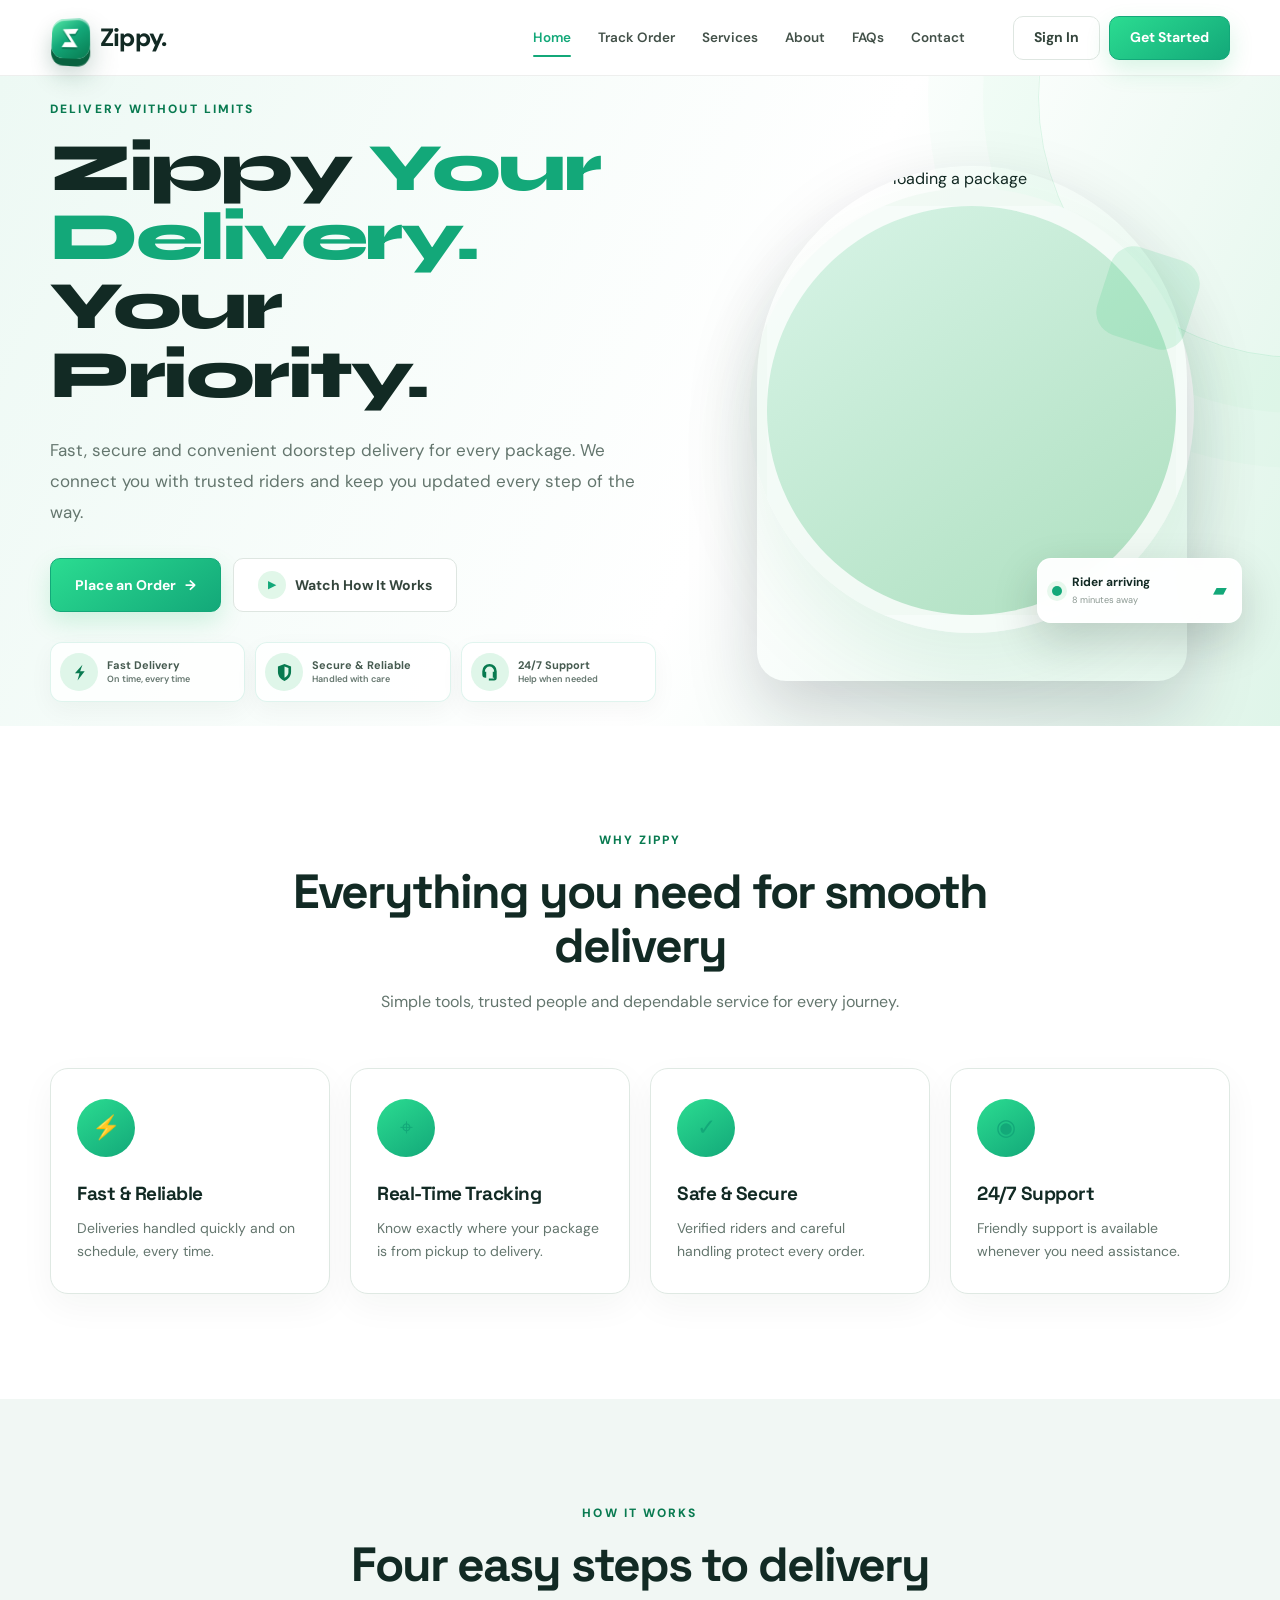
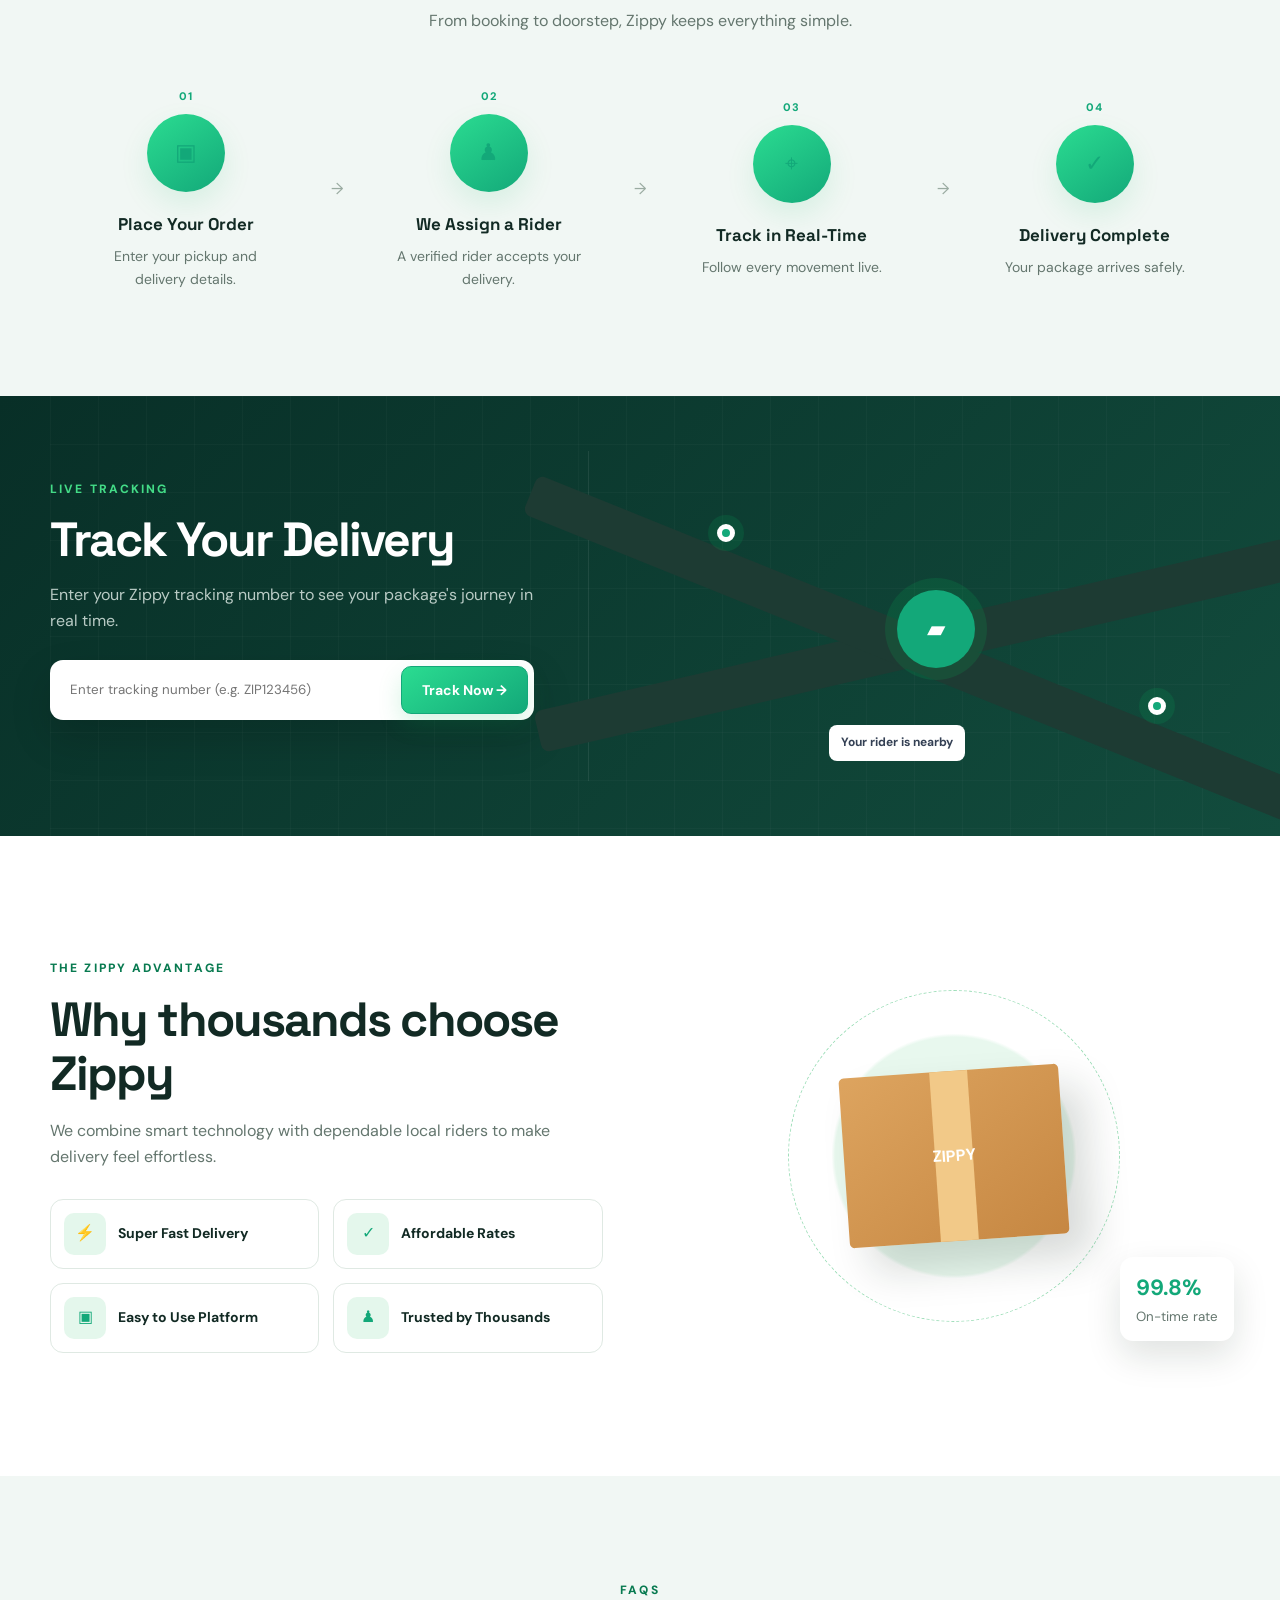
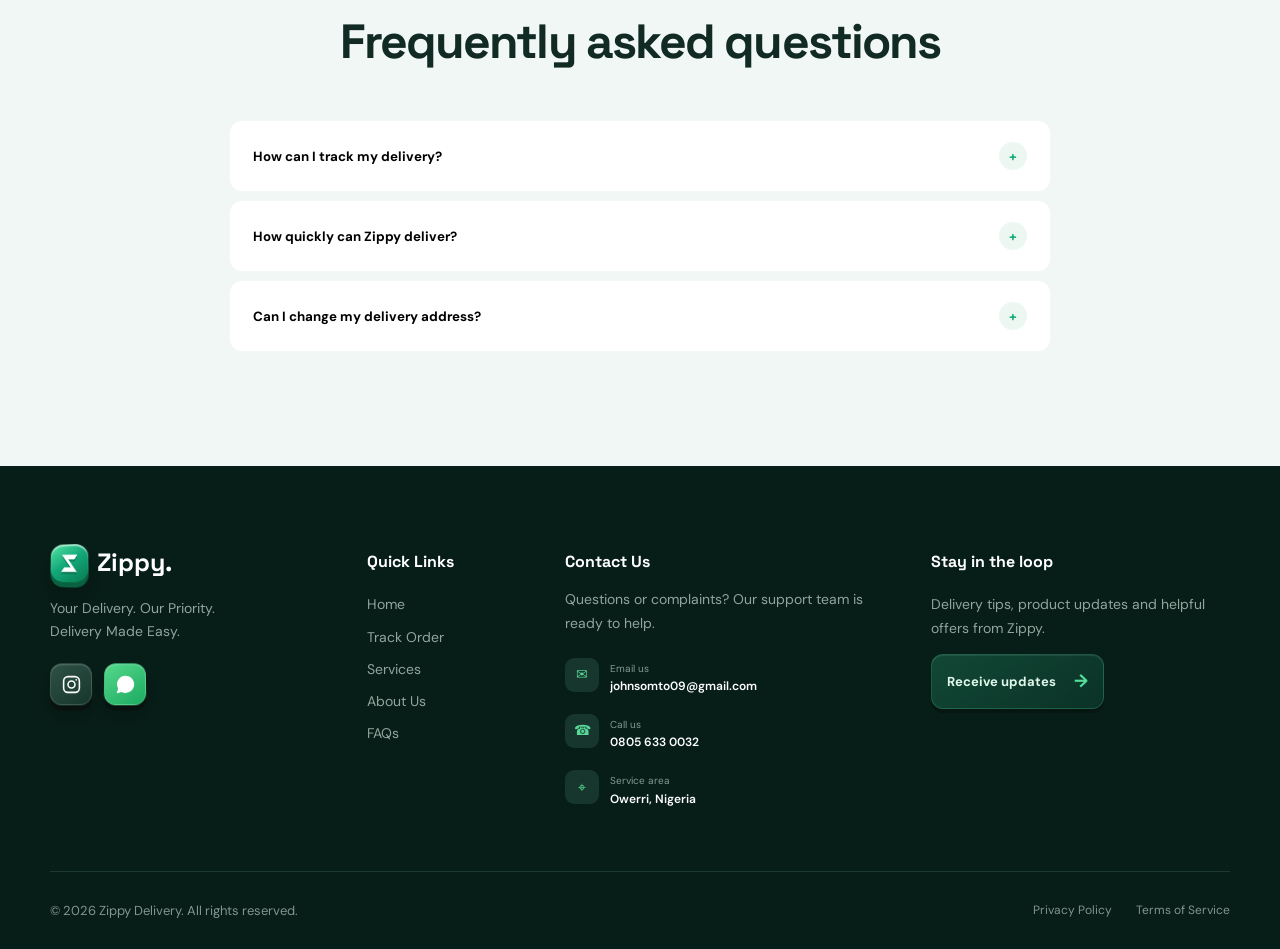
==== commit 36322be4: "Update footer social links Co-authored-by: Copilot <223556219+Copilot@users.noreply.github.com>" ====
--- a/index.html
+++ b/index.html
@@ -102,7 +102,7 @@
         <div class="footer-brand">
           <a href="#home" class="footer-logo"><span class="footer-logo-mark brand-mark" aria-hidden="true"><svg viewBox="0 0 44 44"><path d="M10 8h25l-4.6 7.2H20l13.8 20.8H8.9l4.6-7.2h10.9L10 8Z"/></svg></span><span>Zippy.</span></a>
           <p>Your Delivery. Our Priority.<br>Delivery Made Easy.</p>
-          <div class="socials"><a href="https://www.instagram.com/sjkamsi?xtok=MXNvNGkzNjVteDYxZA==" target="_blank" rel="noopener" aria-label="Instagram"><svg viewBox="0 0 24 24" aria-hidden="true"><rect x="3" y="3" width="18" height="18" rx="5"/><circle cx="12" cy="12" r="4"/><circle cx="17.4" cy="6.6" r="1"/></svg></a><a href="https://www.linkedin.com/" target="_blank" rel="noopener" aria-label="LinkedIn"><svg viewBox="0 0 24 24" aria-hidden="true"><rect class="linkedin-bg" x="3" y="3" width="18" height="18" rx="2"/><circle class="linkedin-fg" cx="8" cy="9" r="1.5"/><path class="linkedin-fg" d="M6.5 11h3v7h-3zm5 0h3v1c.7-1 1.8-1.4 3-1.4 2.5 0 3 1.7 3 4.1V18h-3v-3c0-1.4-.3-2.2-1.4-2.2-1.2 0-1.6 1-1.6 2.2v3h-3z"/></svg></a></div>
+          <div class="socials"><a href="https://ig.me/m/sjkamsi" target="_blank" rel="noopener" aria-label="Message Zippy on Instagram"><svg viewBox="0 0 24 24" aria-hidden="true"><rect x="3" y="3" width="18" height="18" rx="5"/><circle cx="12" cy="12" r="4"/><circle cx="17.4" cy="6.6" r="1"/></svg></a><a class="whatsapp-link" href="https://wa.me/2348056330032" target="_blank" rel="noopener" aria-label="Chat with Zippy on WhatsApp"><svg viewBox="0 0 24 24" aria-hidden="true"><path d="M12 2a9.7 9.7 0 0 0-8.4 14.6L2 22l5.6-1.5A9.8 9.8 0 1 0 12 2Zm0 2a7.7 7.7 0 0 0-6.5 11.9l.3.5-1.5 3 3.1-.8.5.3A7.7 7.7 0 1 0 12 4Zm-3.2 3.2c-.2 0-.5 0-.7.3-.6.6-.9 1.4-.7 2.2.4 1.7 2.1 4.3 4.5 5.7 1.4.8 2.7 1 3.5.7.8-.3 1.3-.9 1.5-1.7.1-.3 0-.6-.2-.8l-1.7-1.1c-.3-.2-.6-.1-.8.1l-.9 1.1c-.2-.2-.4-.3-.7-.1a8.7 8.7 0 0 1-2.8-2.3c-.2-.3-.1-.5.1-.7l.6-.7c.2-.2.2-.5.1-.7l-.8-1.9c-.1-.3-.4-.4-.7-.4Z"/></svg></a></div>
         </div>
         <div>
           <h3>Quick Links</h3>
--- a/style.css
+++ b/style.css
@@ -1173,7 +1173,7 @@
 @media(max-width:900px){.footer-grid{grid-template-columns:1.2fr 1fr}.footer-brand{grid-column:span 2}.footer-contact strong{white-space:normal}}
 @media(max-width:520px){.footer{padding-top:58px}.footer-grid{grid-template-columns:1fr;gap:34px}.footer-brand{grid-column:auto}.footer-bottom{padding:22px 0;flex-direction:column;align-items:flex-start;gap:12px}.footer-bottom div{gap:16px}}
 /* Dimensional brand and social icons */
-.brand-mark{border-radius:13px;background:linear-gradient(145deg,#55e8a6 0%,#13a879 48%,#087a50 100%)!important;box-shadow:inset 0 2px 1px rgba(255,255,255,.55),0 7px 0 #08623f,0 13px 24px rgba(4,72,47,.25)!important;color:#fff!important;transform:perspective(80px) rotateX(4deg) rotateY(-7deg)}.brand-mark svg{width:70%;height:70%;display:block;filter:drop-shadow(0 2px 0 rgba(0,0,0,.22))}.brand-mark svg path{fill:currentColor;stroke:#dffbea;stroke-width:.5;stroke-linejoin:round}.logo{perspective:120px}.footer-logo-mark{box-shadow:inset 0 2px 1px rgba(255,255,255,.55),0 5px 0 #08623f,0 12px 22px rgba(0,0,0,.28)!important}.socials{gap:12px}.socials a{width:42px;height:42px;display:grid!important;place-items:center;border:1px solid rgba(255,255,255,.13)!important;border-radius:12px!important;background:linear-gradient(145deg,#2f5145,#17372d)!important;color:#fff!important;box-shadow:inset 0 1px rgba(255,255,255,.18),0 5px 0 #07110e,0 9px 18px rgba(0,0,0,.24)!important;transform:perspective(80px) rotateX(3deg);transition:transform .2s,box-shadow .2s}.socials a:hover{transform:translateY(-3px)!important;box-shadow:inset 0 1px rgba(255,255,255,.22),0 8px 0 #07110e,0 13px 20px rgba(0,0,0,.28)!important}.socials svg{width:21px;height:21px;fill:currentColor;stroke:none}.socials a:first-child svg{fill:none;stroke:currentColor;stroke-width:1.8}.socials .linkedin-bg{fill:#0A66C2!important}.socials .linkedin-fg{fill:#fff!important}.socials a:first-child svg circle:last-child{fill:currentColor;stroke:none}.footer-update-link{width:max-content;margin-top:8px;padding:12px 15px!important;display:flex!important;align-items:center;justify-content:center;gap:18px;border:1px solid rgba(89,217,158,.22);border-radius:12px;background:linear-gradient(145deg,rgba(29,112,82,.52),rgba(13,59,46,.7));box-shadow:inset 0 1px rgba(255,255,255,.08),0 4px 0 #061712;color:#dff8eb!important;font-size:13px!important;font-weight:700;transition:.2s}.footer-update-link span{color:#54de9a!important;font-size:18px}.footer-update-link:hover{transform:translateY(-2px);background:linear-gradient(145deg,#1d7c5c,#124e3b);color:#fff!important}
+.brand-mark{border-radius:13px;background:linear-gradient(145deg,#55e8a6 0%,#13a879 48%,#087a50 100%)!important;box-shadow:inset 0 2px 1px rgba(255,255,255,.55),0 7px 0 #08623f,0 13px 24px rgba(4,72,47,.25)!important;color:#fff!important;transform:perspective(80px) rotateX(4deg) rotateY(-7deg)}.brand-mark svg{width:70%;height:70%;display:block;filter:drop-shadow(0 2px 0 rgba(0,0,0,.22))}.brand-mark svg path{fill:currentColor;stroke:#dffbea;stroke-width:.5;stroke-linejoin:round}.logo{perspective:120px}.footer-logo-mark{box-shadow:inset 0 2px 1px rgba(255,255,255,.55),0 5px 0 #08623f,0 12px 22px rgba(0,0,0,.28)!important}.socials{gap:12px}.socials a{width:42px;height:42px;display:grid!important;place-items:center;border:1px solid rgba(255,255,255,.13)!important;border-radius:12px!important;background:linear-gradient(145deg,#2f5145,#17372d)!important;color:#fff!important;box-shadow:inset 0 1px rgba(255,255,255,.18),0 5px 0 #07110e,0 9px 18px rgba(0,0,0,.24)!important;transform:perspective(80px) rotateX(3deg);transition:transform .2s,box-shadow .2s}.socials a:hover{transform:translateY(-3px)!important;box-shadow:inset 0 1px rgba(255,255,255,.22),0 8px 0 #07110e,0 13px 20px rgba(0,0,0,.28)!important}.socials svg{width:21px;height:21px;fill:currentColor;stroke:none}.socials a:first-child svg{fill:none;stroke:currentColor;stroke-width:1.8}.socials .linkedin-bg{fill:#0A66C2!important}.socials .linkedin-fg{fill:#fff!important}.socials a:first-child svg circle:last-child{fill:currentColor;stroke:none}.socials .whatsapp-link{color:#fff!important;background:linear-gradient(145deg,#55d98b,#1caa62)!important}.socials .whatsapp-link svg{fill:currentColor!important}.footer-update-link{width:max-content;margin-top:8px;padding:12px 15px!important;display:flex!important;align-items:center;justify-content:center;gap:18px;border:1px solid rgba(89,217,158,.22);border-radius:12px;background:linear-gradient(145deg,rgba(29,112,82,.52),rgba(13,59,46,.7));box-shadow:inset 0 1px rgba(255,255,255,.08),0 4px 0 #061712;color:#dff8eb!important;font-size:13px!important;font-weight:700;transition:.2s}.footer-update-link span{color:#54de9a!important;font-size:18px}.footer-update-link:hover{transform:translateY(-2px);background:linear-gradient(145deg,#1d7c5c,#124e3b);color:#fff!important}
 .hero .benefits{display:grid;grid-template-columns:repeat(3,minmax(0,1fr));gap:10px;margin-top:30px}.benefit-item{min-width:0;padding:10px 9px;display:flex;align-items:center;gap:9px;border:1px solid rgba(19,168,121,.13);border-radius:12px;background:rgba(255,255,255,.82);box-shadow:0 8px 24px rgba(16,35,26,.045)}.benefit-icon{width:32px;height:32px;flex:none;display:grid!important;place-items:center;border-radius:9px;background:#dff6e9;color:var(--green-dark)!important;font-size:14px}.benefit-item>div{display:flex;min-width:0;flex-direction:column}.benefit-item strong{font-size:11px;line-height:1.25}.benefit-item small{color:var(--muted);font-size:9px;line-height:1.35}.benefits span:before{display:none}.hero-copy{min-width:0}
 .benefit-icon{width:38px!important;height:38px!important;margin:0!important;padding:0!important;border:0!important;border-radius:50%!important;display:grid!important;place-items:center!important;place-content:center!important;background:#dff6e9!important;box-shadow:none!important;color:var(--green-dark)!important;font-size:0!important;transform:none!important;transition:background .2s ease}.benefit-item:hover .benefit-icon{transform:none!important;box-shadow:none!important;background:#cff1df!important}.benefit-icon svg{width:21px!important;height:21px!important;display:block!important;margin:auto!important;fill:currentColor!important;filter:none!important}.benefit-secure,.benefit-support,.benefit-fast{background:#dff6e9!important}.benefit-item{transition:transform .2s ease,box-shadow .2s ease}.benefit-item:hover{transform:translateY(-2px);box-shadow:0 12px 28px rgba(16,35,26,.09)!important}
 @media(max-width:700px){.hero .benefits{grid-template-columns:1fr}.benefit-item{padding:11px 12px}.benefit-item strong{font-size:12px}.benefit-item small{font-size:10px}}
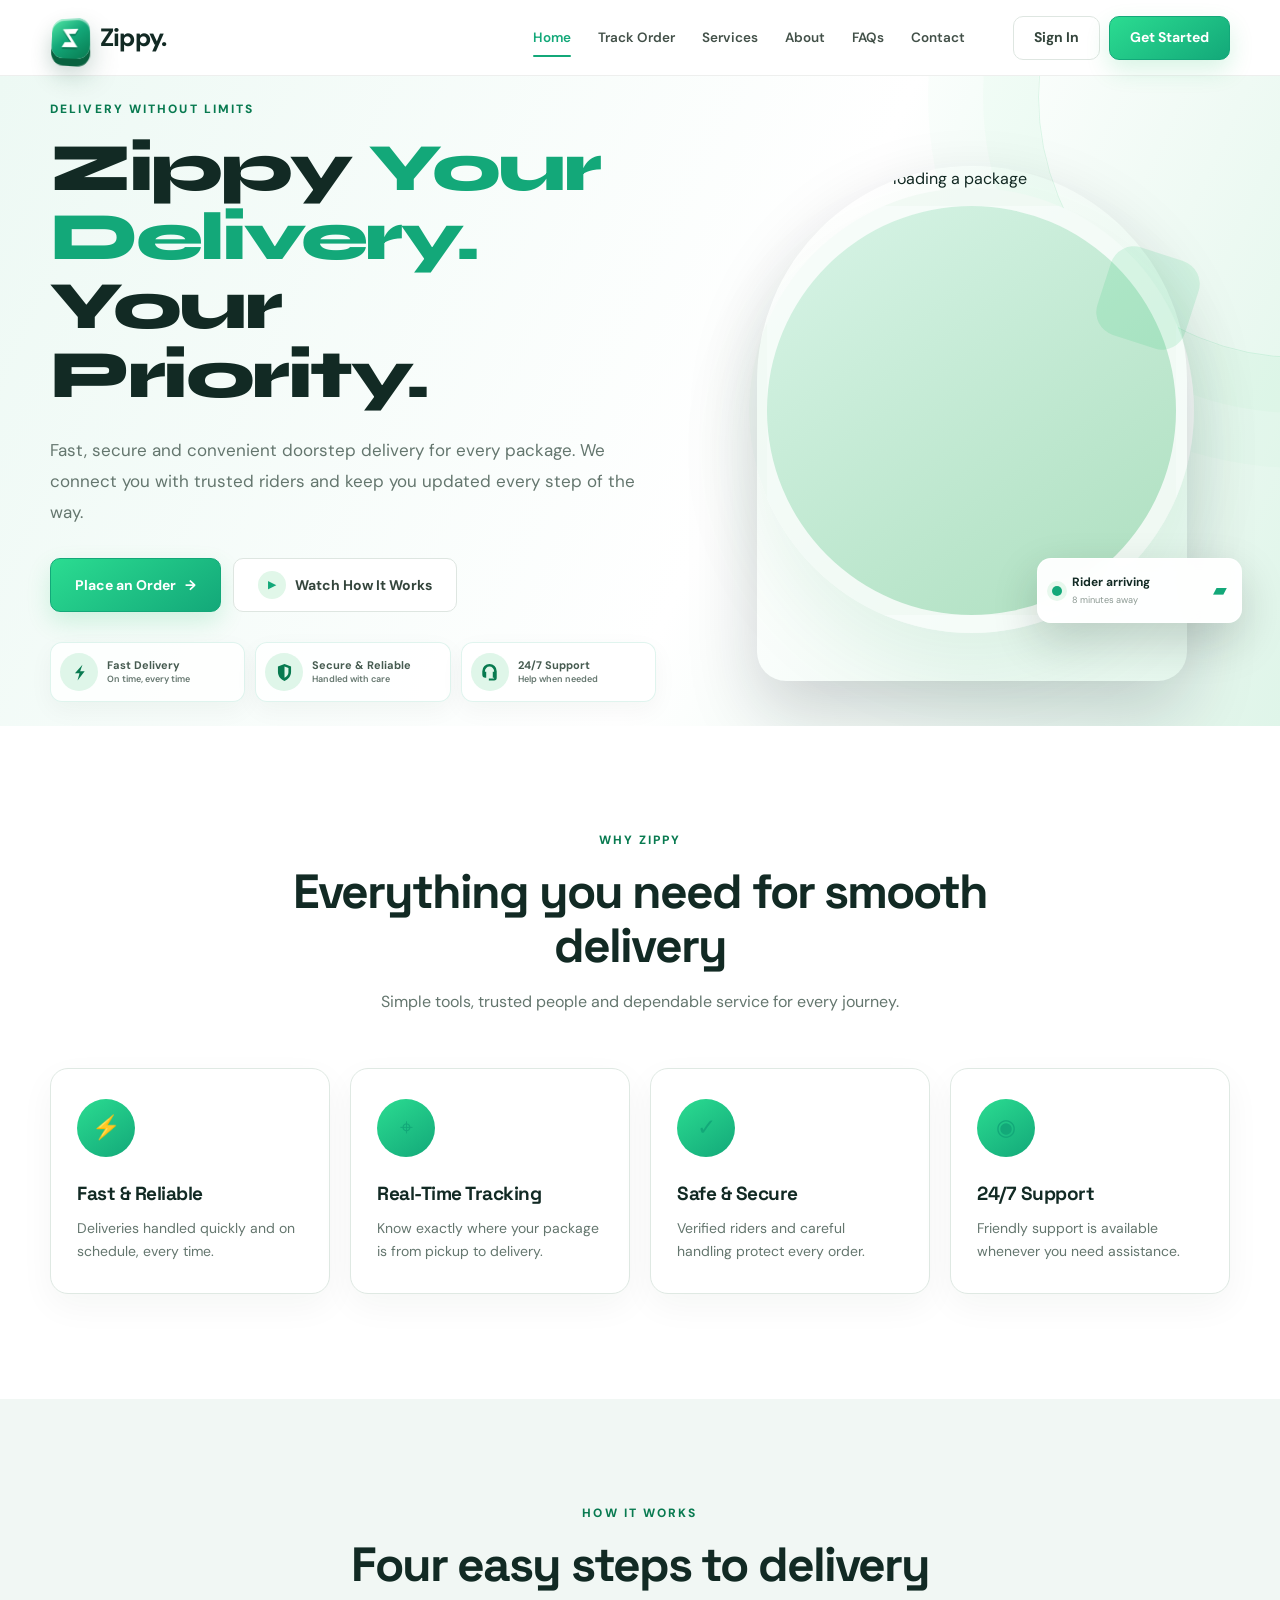
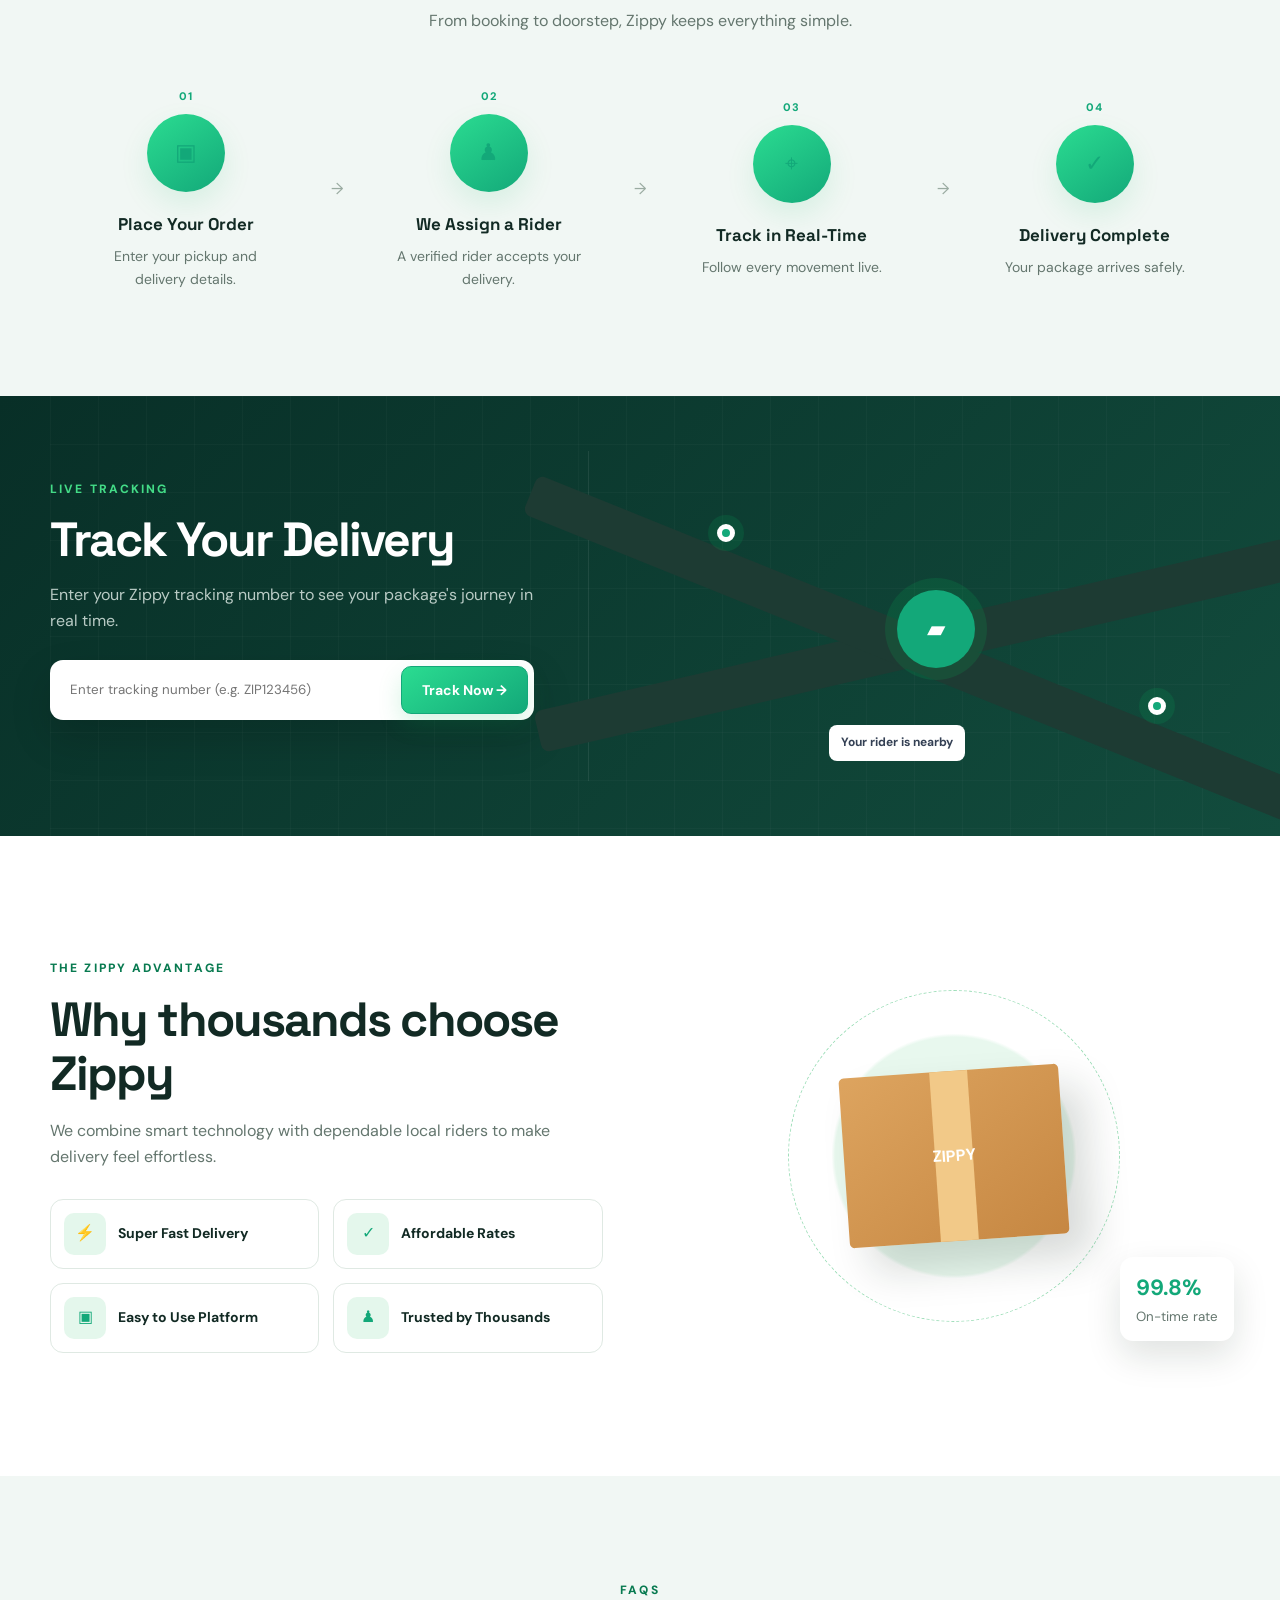
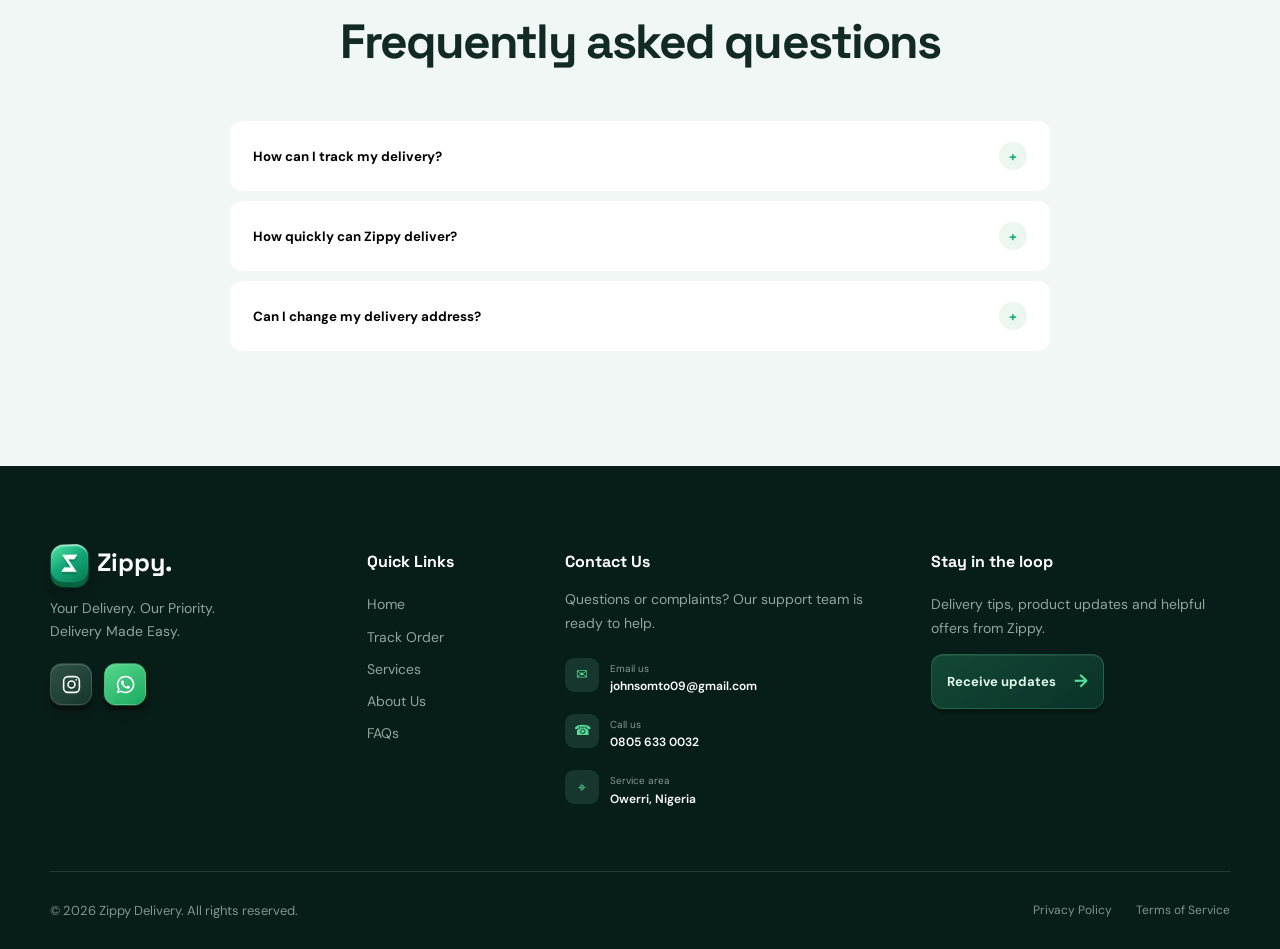
==== commit 0d448b40: "Use official WhatsApp logo Co-authored-by: Copilot <223556219+Copilot@users.noreply.github.com>" ====
--- a/index.html
+++ b/index.html
@@ -102,7 +102,7 @@
         <div class="footer-brand">
           <a href="#home" class="footer-logo"><span class="footer-logo-mark brand-mark" aria-hidden="true"><svg viewBox="0 0 44 44"><path d="M10 8h25l-4.6 7.2H20l13.8 20.8H8.9l4.6-7.2h10.9L10 8Z"/></svg></span><span>Zippy.</span></a>
           <p>Your Delivery. Our Priority.<br>Delivery Made Easy.</p>
-          <div class="socials"><a href="https://ig.me/m/sjkamsi" target="_blank" rel="noopener" aria-label="Message Zippy on Instagram"><svg viewBox="0 0 24 24" aria-hidden="true"><rect x="3" y="3" width="18" height="18" rx="5"/><circle cx="12" cy="12" r="4"/><circle cx="17.4" cy="6.6" r="1"/></svg></a><a class="whatsapp-link" href="https://wa.me/2348056330032" target="_blank" rel="noopener" aria-label="Chat with Zippy on WhatsApp"><svg viewBox="0 0 24 24" aria-hidden="true"><path d="M12 2a9.7 9.7 0 0 0-8.4 14.6L2 22l5.6-1.5A9.8 9.8 0 1 0 12 2Zm0 2a7.7 7.7 0 0 0-6.5 11.9l.3.5-1.5 3 3.1-.8.5.3A7.7 7.7 0 1 0 12 4Zm-3.2 3.2c-.2 0-.5 0-.7.3-.6.6-.9 1.4-.7 2.2.4 1.7 2.1 4.3 4.5 5.7 1.4.8 2.7 1 3.5.7.8-.3 1.3-.9 1.5-1.7.1-.3 0-.6-.2-.8l-1.7-1.1c-.3-.2-.6-.1-.8.1l-.9 1.1c-.2-.2-.4-.3-.7-.1a8.7 8.7 0 0 1-2.8-2.3c-.2-.3-.1-.5.1-.7l.6-.7c.2-.2.2-.5.1-.7l-.8-1.9c-.1-.3-.4-.4-.7-.4Z"/></svg></a></div>
+          <div class="socials"><a href="https://ig.me/m/sjkamsi" target="_blank" rel="noopener" aria-label="Message Zippy on Instagram"><svg viewBox="0 0 24 24" aria-hidden="true"><rect x="3" y="3" width="18" height="18" rx="5"/><circle cx="12" cy="12" r="4"/><circle cx="17.4" cy="6.6" r="1"/></svg></a><a class="whatsapp-link" href="https://wa.me/2348056330032" target="_blank" rel="noopener" aria-label="Chat with Zippy on WhatsApp"><svg viewBox="0 0 24 24" aria-hidden="true"><path d="M12.04 2A9.96 9.96 0 0 0 3.5 17.08L2.05 22l5.08-1.43A9.97 9.97 0 1 0 12.04 2Zm0 18.2a8.2 8.2 0 0 1-4.18-1.14l-.3-.18-3.02.85.86-2.94-.2-.31A8.22 8.22 0 1 1 12.04 20.2Zm4.5-6.14c-.25-.12-1.46-.72-1.69-.8-.23-.08-.4-.12-.57.12-.16.25-.64.8-.78.96-.15.17-.29.19-.54.06-.25-.12-1.05-.39-2-1.23-.74-.66-1.24-1.47-1.38-1.72-.15-.25-.02-.38.11-.5.11-.11.25-.29.37-.43.12-.15.16-.25.25-.41.08-.17.04-.31-.02-.43-.06-.12-.57-1.37-.78-1.88-.21-.49-.42-.43-.57-.44h-.49c-.17 0-.44.06-.67.31-.23.25-.88.86-.88 2.1s.9 2.43 1.03 2.6c.12.16 1.78 2.72 4.31 3.81.6.26 1.07.41 1.44.52.61.19 1.16.16 1.59.1.49-.07 1.46-.6 1.67-1.18.21-.58.21-1.07.15-1.18-.06-.11-.23-.17-.48-.29Z"/></svg></a></div>
         </div>
         <div>
           <h3>Quick Links</h3>
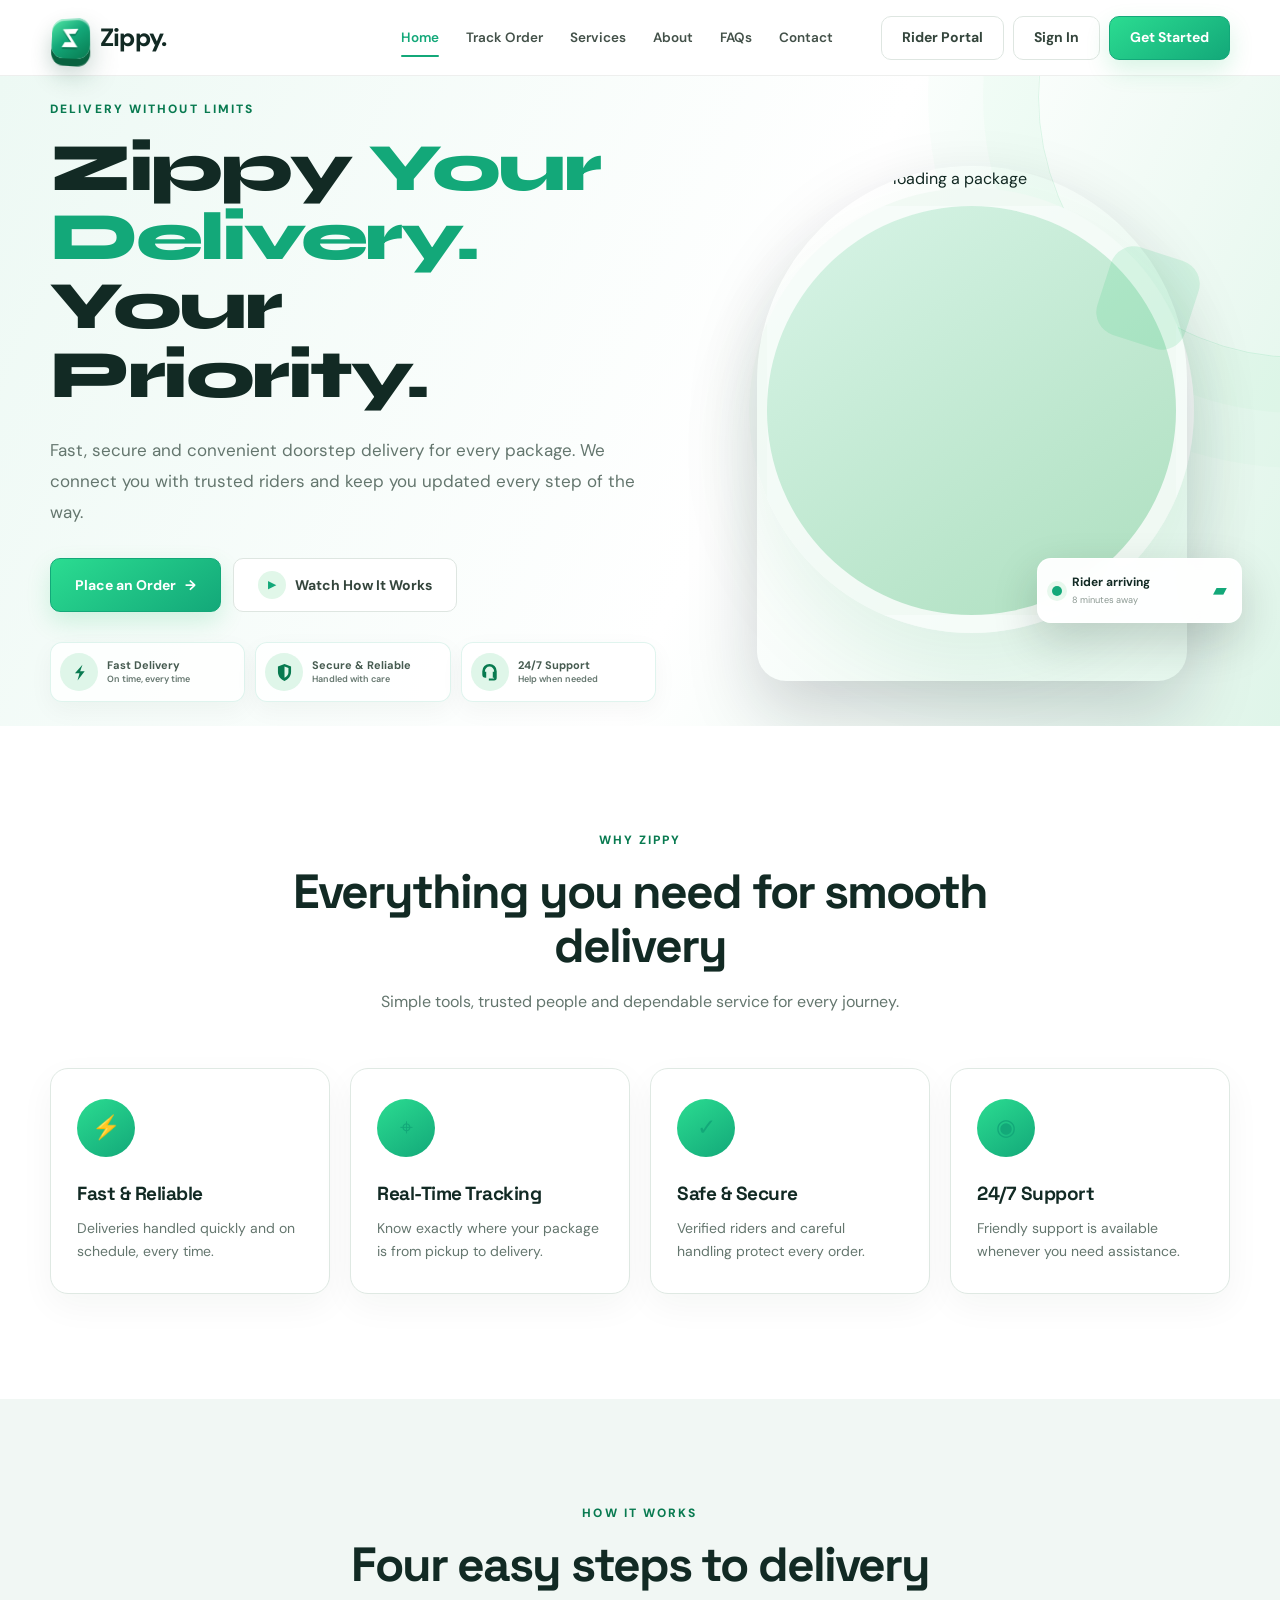
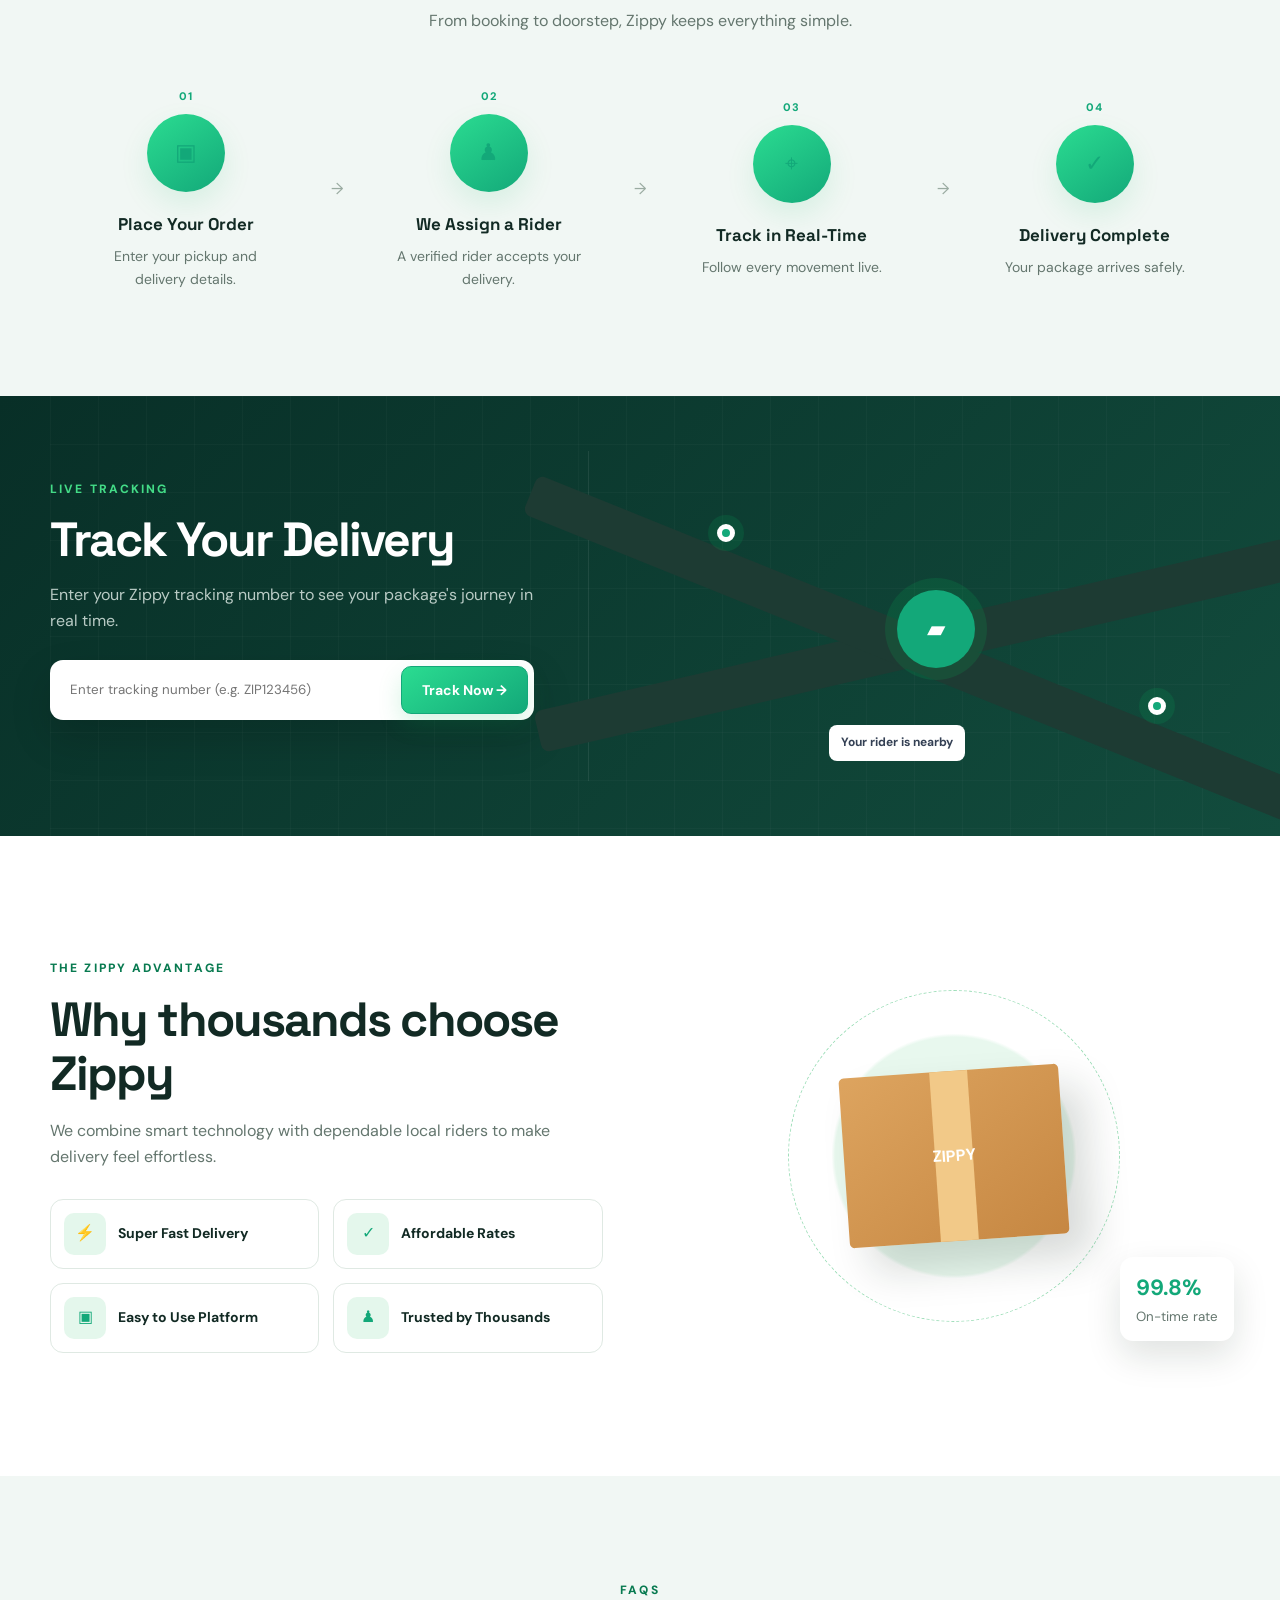
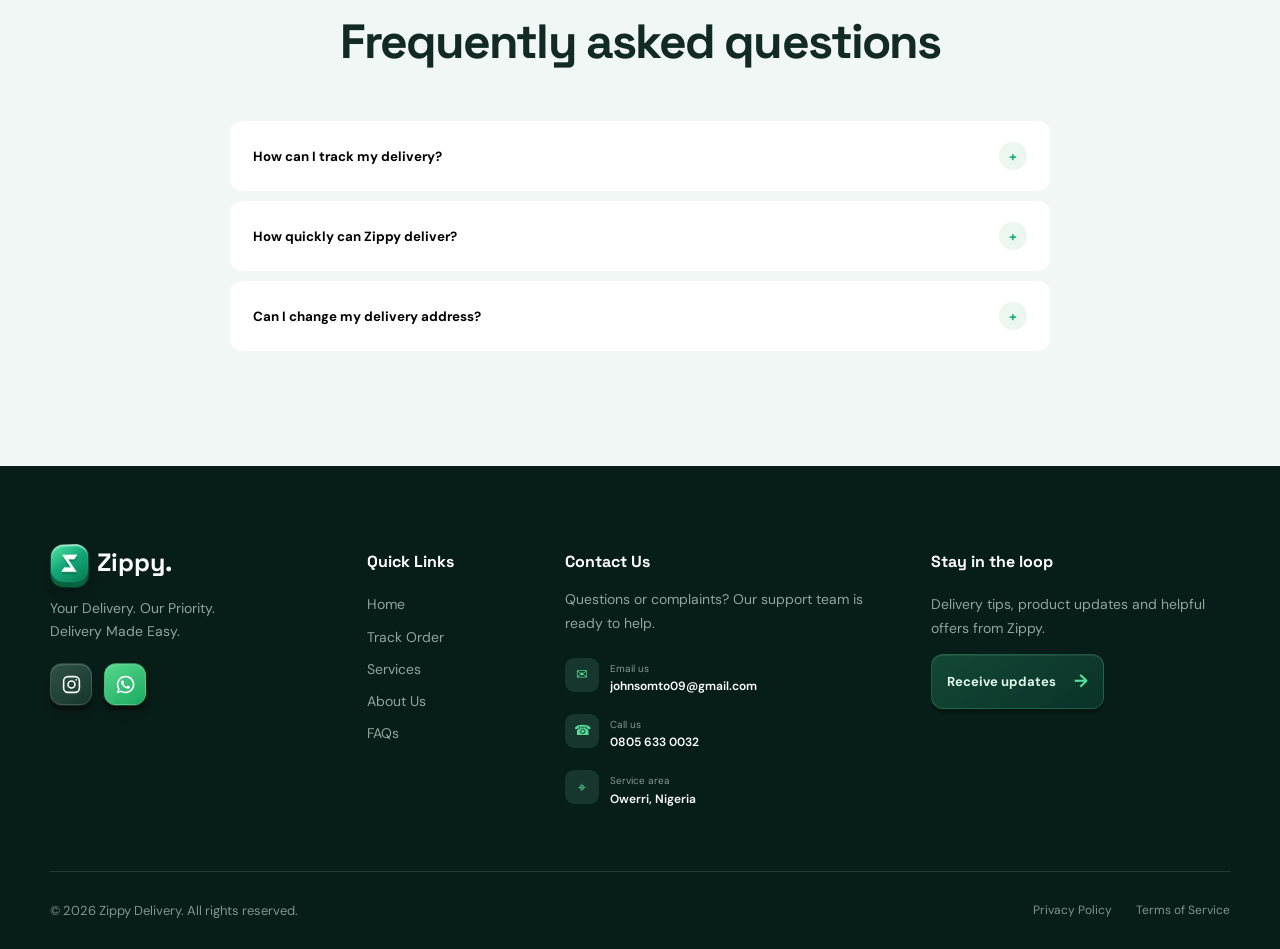
==== commit ea609736: "Add customer-to-rider price negotiation and deploy rider app Co-authored-by: Copilot <223556219+Copi" ====
--- a/index.html
+++ b/index.html
@@ -21,7 +21,7 @@
         <div class="nav-links">
           <a class="active" href="#home">Home</a><a href="track-order.html">Track Order</a><a href="#services">Services</a><a href="#about">About</a><a href="#faqs">FAQs</a><a href="#contact">Contact</a>
         </div>
-        <div class="nav-actions"><a class="btn btn-light" href="auth.html?view=login">Sign In</a><a class="btn btn-primary" href="auth.html?view=register">Get Started</a></div>
+        <div class="nav-actions"><a class="btn btn-light" href="rider/index.html#/login">Rider Portal</a><a class="btn btn-light" href="auth.html?view=login">Sign In</a><a class="btn btn-primary" href="auth.html?view=register">Get Started</a></div>
       </div>
     </nav>
   </header>
--- a/style.css
+++ b/style.css
@@ -1178,6 +1178,7 @@
 .benefit-icon{width:38px!important;height:38px!important;margin:0!important;padding:0!important;border:0!important;border-radius:50%!important;display:grid!important;place-items:center!important;place-content:center!important;background:#dff6e9!important;box-shadow:none!important;color:var(--green-dark)!important;font-size:0!important;transform:none!important;transition:background .2s ease}.benefit-item:hover .benefit-icon{transform:none!important;box-shadow:none!important;background:#cff1df!important}.benefit-icon svg{width:21px!important;height:21px!important;display:block!important;margin:auto!important;fill:currentColor!important;filter:none!important}.benefit-secure,.benefit-support,.benefit-fast{background:#dff6e9!important}.benefit-item{transition:transform .2s ease,box-shadow .2s ease}.benefit-item:hover{transform:translateY(-2px);box-shadow:0 12px 28px rgba(16,35,26,.09)!important}
 @media(max-width:700px){.hero .benefits{grid-template-columns:1fr}.benefit-item{padding:11px 12px}.benefit-item strong{font-size:12px}.benefit-item small{font-size:10px}}
 .delivery-summary{margin-top:18px;padding-top:18px;display:grid;grid-template-columns:repeat(3,1fr);gap:12px;border-top:1px solid var(--line)}.delivery-summary div{display:flex;min-width:0;flex-direction:column}.delivery-summary small{color:var(--muted);font-size:10px}.delivery-summary strong{overflow:hidden;text-overflow:ellipsis;white-space:nowrap;font-size:12px}.progress-item.current small{color:var(--green-dark)}.progress-item.current>span{box-shadow:0 0 0 5px rgba(19,168,121,.11)}
+.customer-negotiation{margin-top:18px;padding:20px;border:1px solid #dcece4;border-radius:16px;background:linear-gradient(145deg,#f5fbf8,#fff)}.customer-negotiation h3{margin:4px 0}.customer-negotiation>div>p:last-child{margin:2px 0 14px;color:var(--muted);font-size:13px}.customer-offer{margin-bottom:14px;padding:13px;border-radius:12px;background:#e6f7ed;display:flex;justify-content:space-between;align-items:center}.customer-offer span{font-size:12px;color:#5d7167}.customer-offer strong{font-size:20px;color:#008c45}.customer-negotiation>label{display:block;margin-bottom:7px;font-size:13px;font-weight:700}.offer-input{height:50px;border:1px solid var(--line);border-radius:11px;display:flex;align-items:center;background:#fff}.offer-input span{padding-left:14px;font-weight:800;color:#008c45}.offer-input input{min-width:0;border:0;box-shadow:none!important}.offer-chips{display:flex;gap:8px;margin:10px 0}.offer-chips button{min-height:38px;padding:0 12px;border:1px solid #bee2cf;border-radius:20px;background:#fff;color:#087a50;font-weight:700}.customer-negotiation>small{color:var(--muted)}@media(max-width:520px){.customer-negotiation{padding:16px}.offer-chips{flex-wrap:wrap}}
 /* Place an Order page */
 .order-page{background:#f6f9f7}.order-page .navbar{justify-content:space-between}.order-hero{padding:42px 0 0;background:linear-gradient(135deg,#eefaf4,#fff)}.order-heading{text-align:center}.order-heading h1{margin:0;font-family:"Syne","Space Grotesk",sans-serif;font-size:52px;letter-spacing:-2.5px}.order-heading>p:last-child{color:var(--muted)}
 .progress-card{max-width:850px;height:92px;margin-top:28px;padding:0 45px;display:flex;align-items:center;border-radius:18px 18px 0 0;background:#fff;box-shadow:0 -8px 35px rgba(16,35,26,.06)}.progress-step{min-width:118px;display:flex;align-items:center;gap:10px;color:#829087}.progress-step>span{width:34px;height:34px;display:grid;place-items:center;border:1px solid #dce5df;border-radius:50%;background:#fff;font-weight:800}.progress-step div{display:flex;flex-direction:column}.progress-step strong{font-size:13px}.progress-step small{font-size:11px}.progress-step.active,.progress-step.complete{color:var(--green-dark)}.progress-step.active>span,.progress-step.complete>span{border-color:var(--green);background:var(--green);color:#fff}.progress-line{height:2px;flex:1;background:#e1e7e3}.progress-line.complete{background:var(--green)}
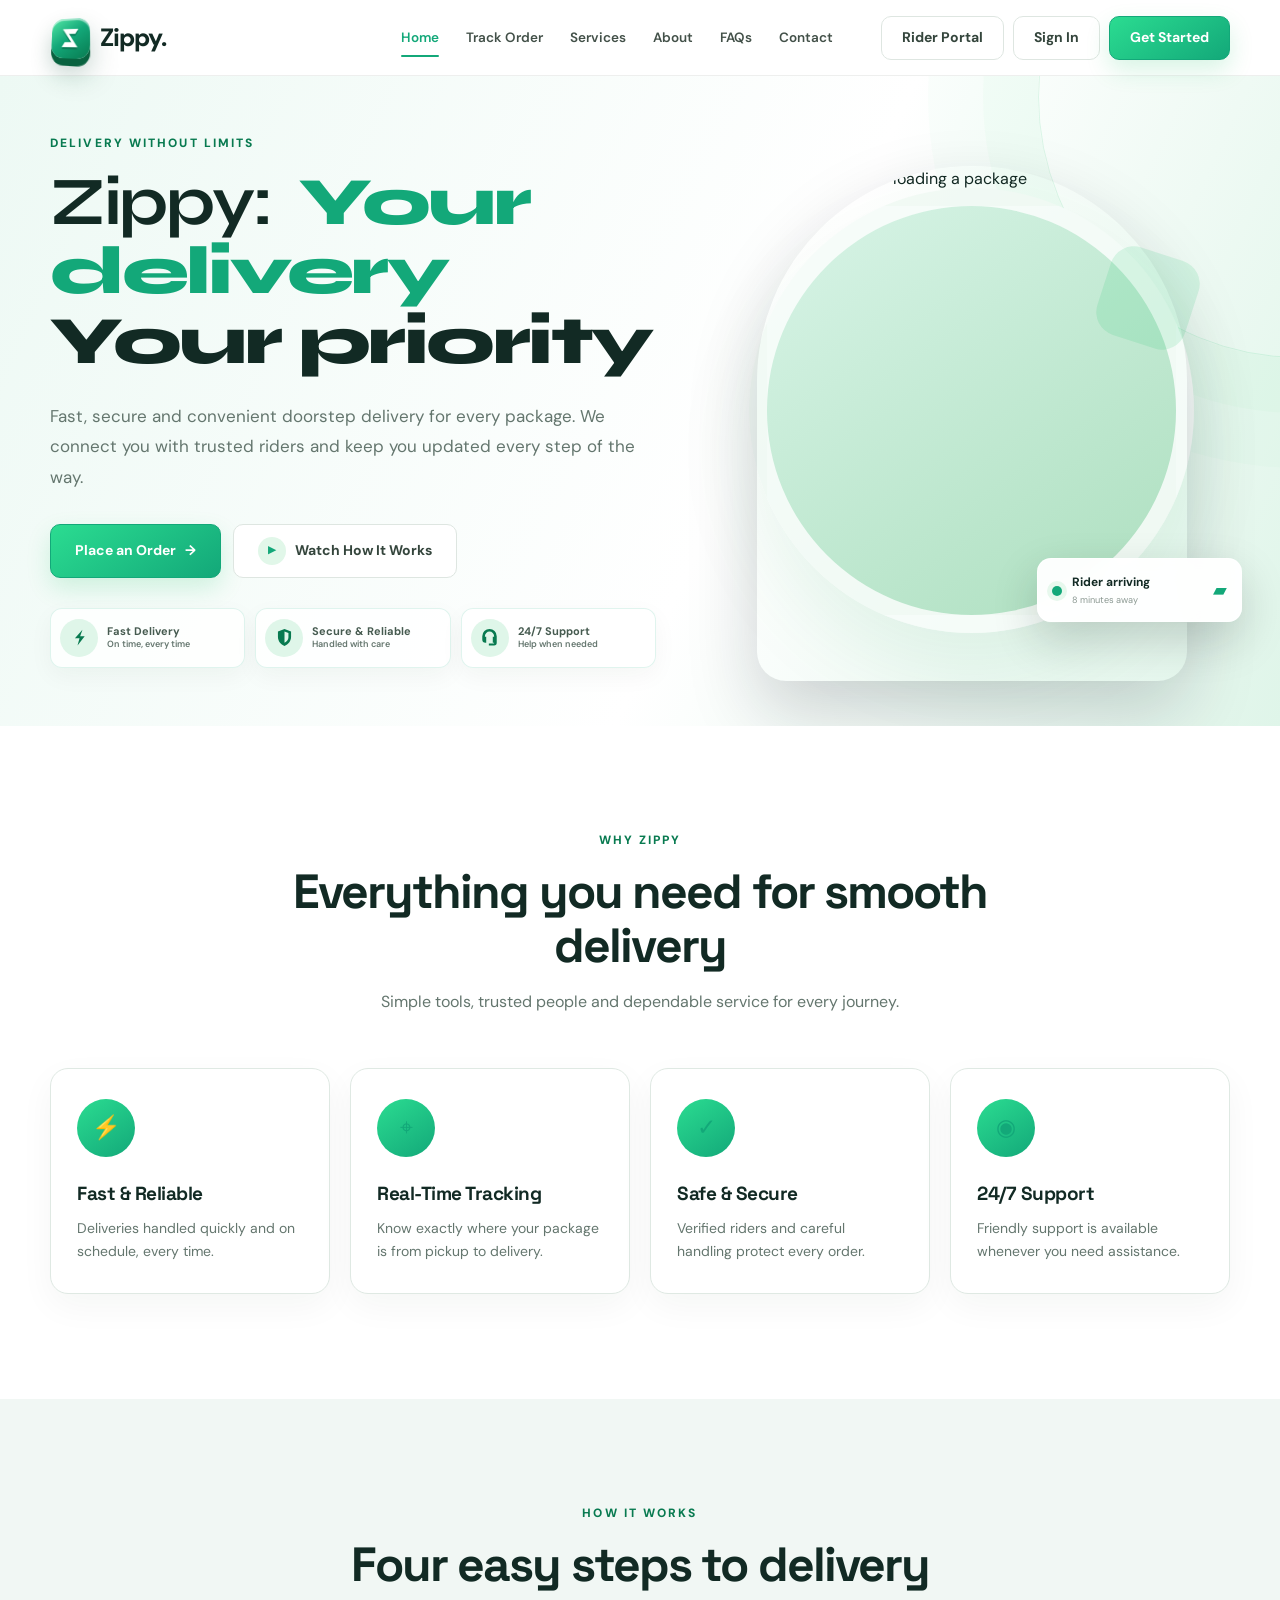
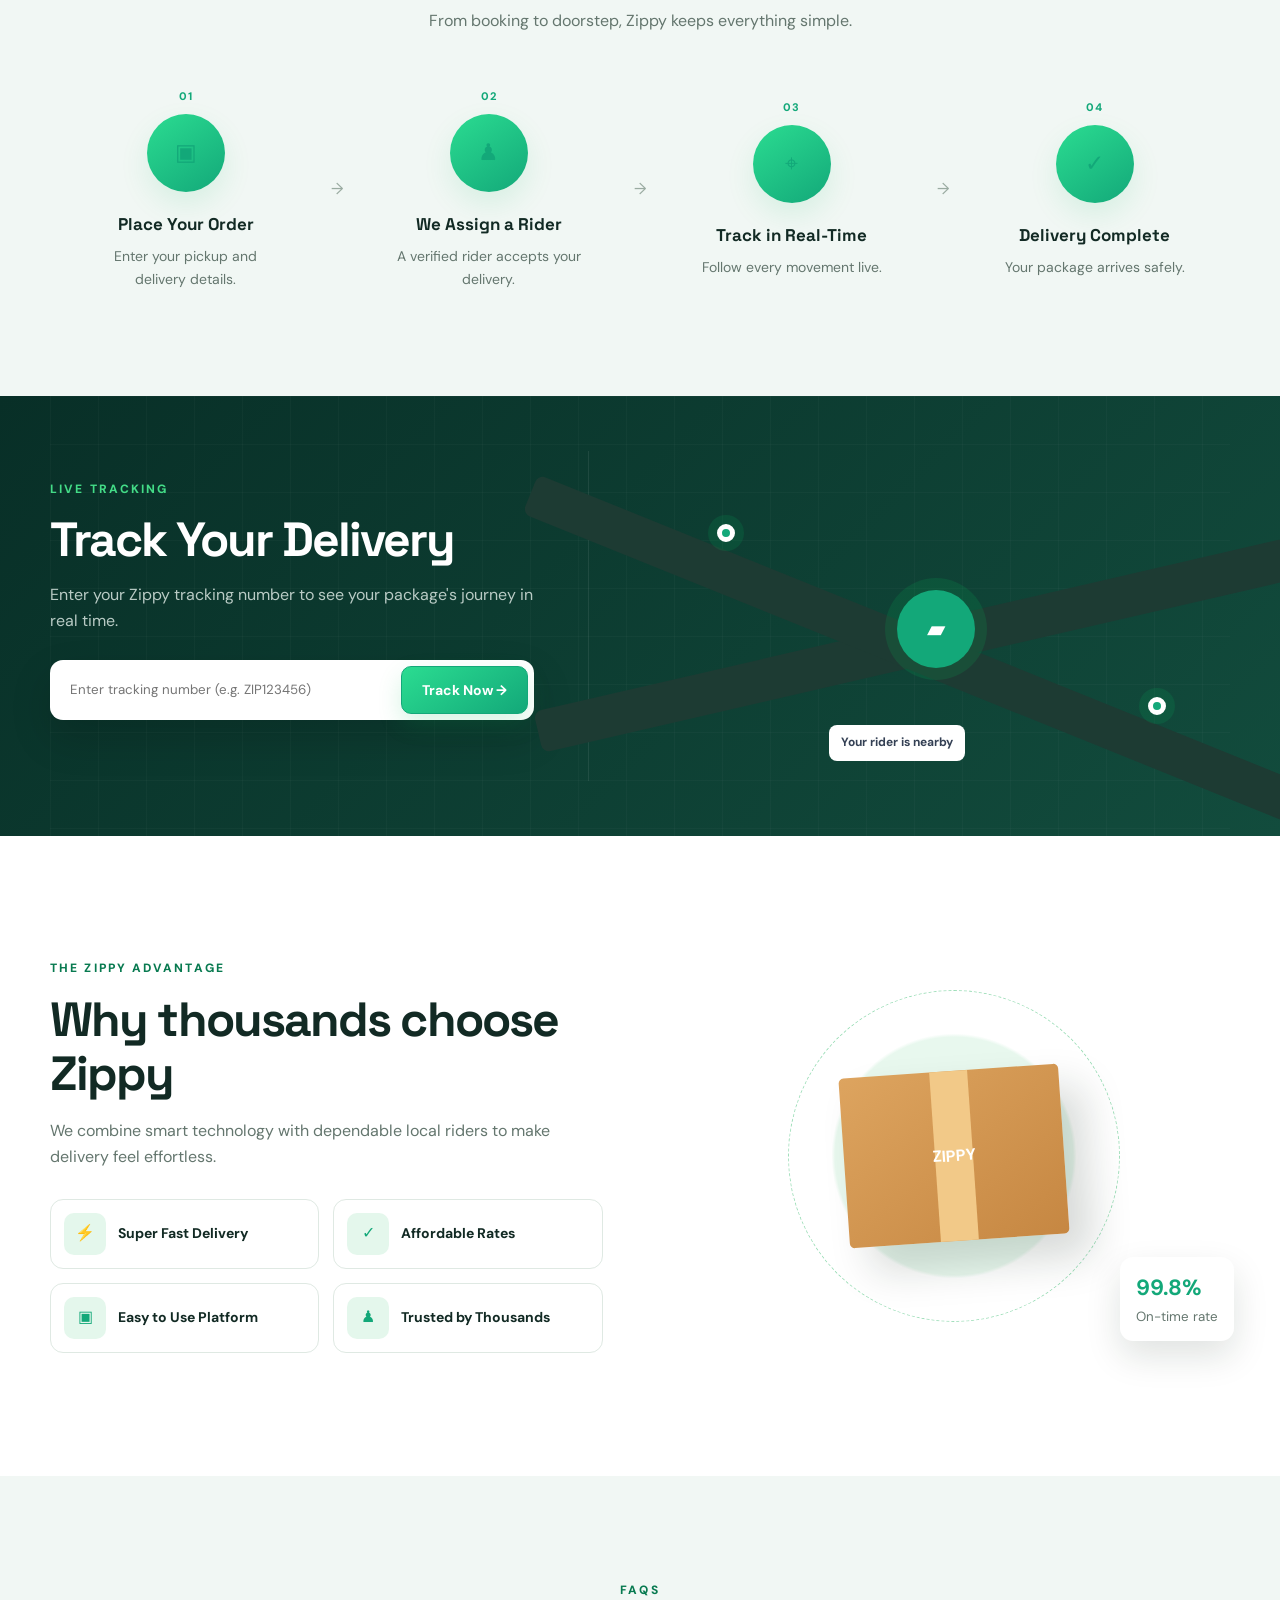
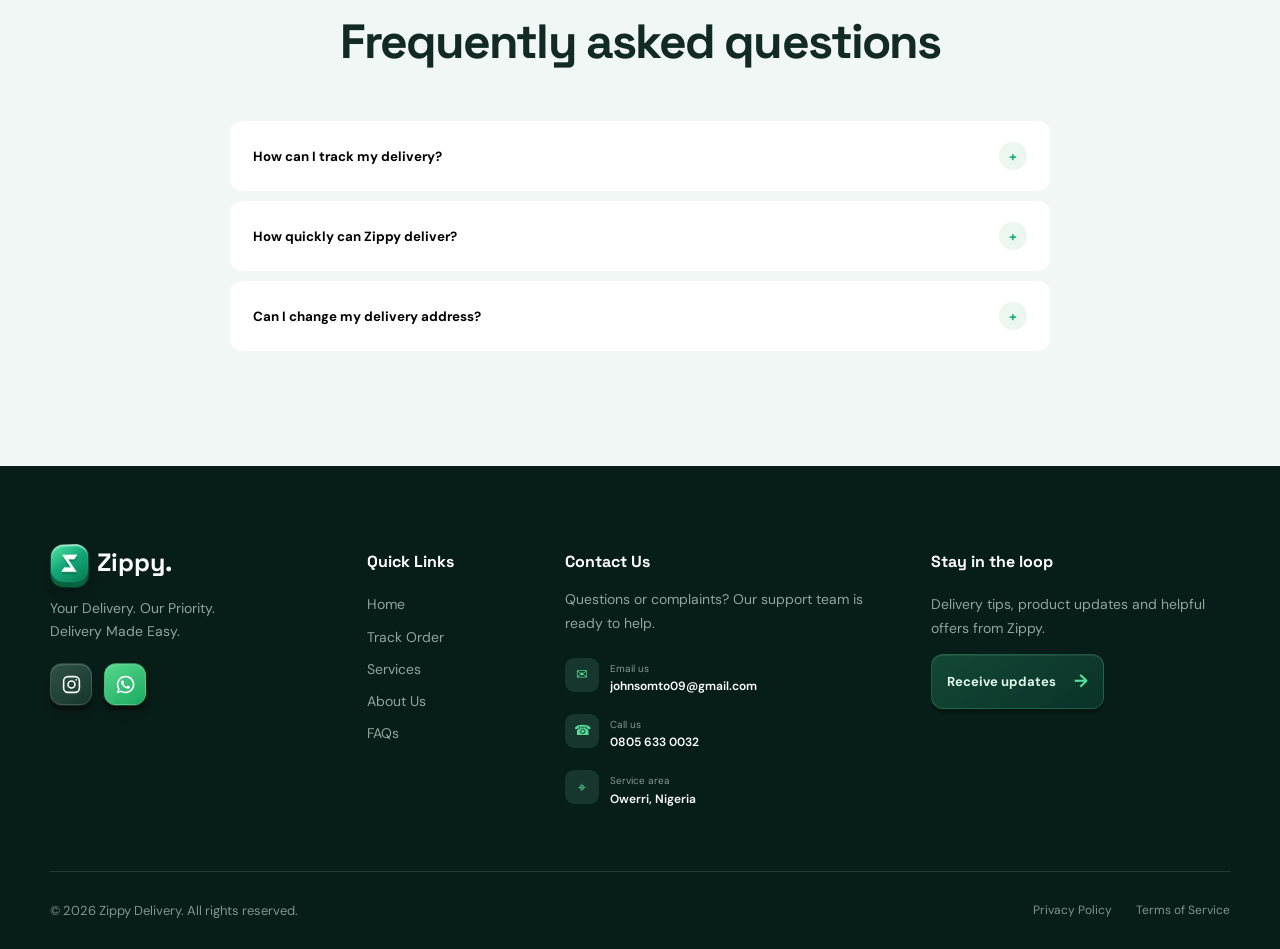
==== commit f38d6a0d: "Fix Zippy homepage hero headline Co-authored-by: Copilot <223556219+Copilot@users.noreply.github.com" ====
--- a/index.html
+++ b/index.html
@@ -32,7 +32,7 @@
       <div class="container hero-grid">
         <div class="hero-copy">
           <p class="eyebrow">Delivery without limits</p>
-          <h1>Zippy <span>Your Delivery.</span><br>Your Priority.</h1>
+          <h1><strong>Zippy:</strong> <span>Your delivery</span><br>Your priority</h1>
           <p class="hero-text">Fast, secure and convenient doorstep delivery for every package. We connect you with trusted riders and keep you updated every step of the way.</p>
           <div class="hero-actions"><a class="btn btn-primary btn-large" href="place-order.html">Place an Order <span>→</span></a><a class="btn btn-outline btn-large" href="#how"><span class="play-icon">▶</span> Watch How It Works</a></div>
           <div class="benefits" aria-label="Zippy service benefits">
--- a/style.css
+++ b/style.css
@@ -184,6 +184,7 @@
 letter-spacing:-3.7px;
 font-family:var(--font-heading);
 font-weight:800}
+.hero-copy h1 strong{color:var(--ink);margin-right:.16em}
 .hero-copy h1 span{
 color:var(--green)}
 .hero-text{
@@ -1165,7 +1166,7 @@
  .tracking-page .site-header{
 background:rgba(255,255,255,.97)}
 /* Authentication pages */
-.auth-page{min-height:100vh;background:#fff}.auth-layout{min-height:100vh;display:grid;grid-template-columns:minmax(380px,42%) 1fr}.auth-visual{position:relative;overflow:hidden;padding:36px clamp(30px,6vw,78px);display:flex;flex-direction:column;color:#fff;background:linear-gradient(145deg,#073b2d 0%,#087a50 58%,#13a879 100%)}.auth-visual:before,.auth-visual:after{content:"";position:absolute;border-radius:50%;border:1px solid rgba(255,255,255,.15)}.auth-visual:before{width:430px;height:430px;right:-210px;bottom:-120px;box-shadow:0 0 0 55px rgba(255,255,255,.025),0 0 0 110px rgba(255,255,255,.018)}.auth-visual:after{width:180px;height:180px;left:-90px;top:35%;background:rgba(255,255,255,.025)}.auth-logo{position:relative;z-index:2;display:flex;align-items:center;gap:10px;font-size:25px;font-weight:800}.auth-logo .logo-icon{background:#fff;color:var(--green-dark)}.auth-message{position:relative;z-index:2;margin:auto 0}.auth-message .eyebrow{color:#91edbc}.auth-message h1{margin:0;font-family:"Syne","Space Grotesk",sans-serif;font-size:clamp(42px,5vw,68px);line-height:1.03;letter-spacing:-3px}.auth-message h1 span{color:#78e8ac}.auth-message>p:last-child{max-width:470px;color:#d3e7df;font-size:16px}.auth-stat{position:relative;z-index:2;padding-top:22px;display:flex;align-items:center;gap:14px;border-top:1px solid rgba(255,255,255,.18)}.auth-stat span{font-family:"Space Grotesk",sans-serif;font-size:27px;font-weight:800}.auth-stat p{max-width:210px;margin:0;color:#c7ddd4;font-size:12px}.auth-panel{position:relative;padding:34px clamp(25px,7vw,90px);display:flex;align-items:center;justify-content:center;background:#fff}.auth-back{position:absolute;top:31px;left:clamp(25px,7vw,90px);color:var(--muted);font-size:13px;font-weight:700}.auth-card{width:min(440px,100%)}.auth-card h2{margin:0;font-family:"Space Grotesk",sans-serif;font-size:38px;line-height:1.15;letter-spacing:-1.8px}.auth-intro{margin:10px 0 26px;color:var(--muted);font-size:14px}.auth-form{display:grid;gap:16px}.auth-form>label:not(.check){display:grid;gap:7px;color:#31443a;font-size:13px;font-weight:700}.auth-form input{width:100%;height:52px;padding:0 15px;border:1px solid var(--line);border-radius:11px;outline:none;background:#fff;color:var(--ink)}.auth-form input:focus{border-color:var(--green);box-shadow:0 0 0 3px rgba(19,168,121,.1)}.password-control{height:52px;display:flex;border:1px solid var(--line);border-radius:11px;overflow:hidden}.password-control:focus-within{border-color:var(--green);box-shadow:0 0 0 3px rgba(19,168,121,.1)}.password-control input{height:50px;border:0;box-shadow:none!important}.password-toggle{width:62px;border:0;background:#fff;color:var(--green-dark);font-size:12px;font-weight:800}.field-hint{color:var(--muted);font-size:11px;font-weight:400}.auth-row{display:flex;align-items:center;justify-content:space-between}.auth-row>a,.auth-switch a,.text-button{color:var(--green-dark);font-weight:700;font-size:13px}.check{display:flex;align-items:flex-start;gap:9px;color:var(--muted);font-size:12px}.check input{width:16px;height:16px;margin-top:1px;accent-color:var(--green)}.terms{line-height:1.45}.auth-submit{height:52px;padding:0 22px;display:flex;align-items:center;justify-content:center;border:0;border-radius:11px;background:linear-gradient(135deg,var(--green-bright),var(--green));color:#fff!important;text-decoration:none;font-weight:800;box-shadow:0 13px 28px rgba(19,168,121,.18)}.auth-submit:disabled{opacity:.65;cursor:wait}.auth-switch{text-align:center;color:var(--muted);font-size:13px}.text-button{padding:0;border:0;background:none}.form-error{min-height:18px;margin:0;color:#c93d42;font-size:12px}.verify-icon{width:58px;height:58px;margin-bottom:20px;display:grid;place-items:center;border-radius:18px;background:#def6e9;color:var(--green-dark);font-size:24px}.verification-input{text-align:center!important;font-family:"Space Grotesk",sans-serif;font-size:24px!important;font-weight:700;letter-spacing:12px}.auth-success{text-align:center}.auth-success h2{margin-top:10px}.auth-success>p{margin:12px 0 24px;color:var(--muted)}.success-check{width:72px;height:72px;margin:0 auto;display:grid;place-items:center;border-radius:50%;background:#dcf7e9;color:var(--green);font-size:32px}.sr-only{position:absolute;width:1px;height:1px;padding:0;margin:-1px;overflow:hidden;clip:rect(0,0,0,0);white-space:nowrap;border:0}
+.auth-page{min-height:100vh;background:#fff}.auth-layout{min-height:100vh;display:grid;grid-template-columns:minmax(380px,42%) 1fr}.auth-visual{position:relative;overflow:hidden;padding:36px clamp(30px,6vw,78px);display:flex;flex-direction:column;color:#fff;background:linear-gradient(145deg,#073b2d 0%,#087a50 58%,#13a879 100%)}.auth-visual:before,.auth-visual:after{content:"";position:absolute;border-radius:50%;border:1px solid rgba(255,255,255,.15)}.auth-visual:before{width:430px;height:430px;right:-210px;bottom:-120px;box-shadow:0 0 0 55px rgba(255,255,255,.025),0 0 0 110px rgba(255,255,255,.018)}.auth-visual:after{width:180px;height:180px;left:-90px;top:35%;background:rgba(255,255,255,.025)}.auth-logo{position:relative;z-index:2;display:flex;align-items:center;gap:10px;font-size:25px;font-weight:800}.auth-logo .logo-icon{background:#fff;color:var(--green-dark)}.auth-message{position:relative;z-index:2;margin:auto 0}.auth-message .eyebrow{color:#91edbc}.auth-message h1{margin:0;font-family:"Syne","Space Grotesk",sans-serif;font-size:clamp(42px,5vw,68px);line-height:1.03;letter-spacing:-3px}.auth-message h1 span{color:#78e8ac}.auth-message>p:last-child{max-width:470px;color:#d3e7df;font-size:16px}.auth-stat{position:relative;z-index:2;padding-top:22px;display:flex;align-items:center;gap:14px;border-top:1px solid rgba(255,255,255,.18)}.auth-stat span{font-family:"Space Grotesk",sans-serif;font-size:27px;font-weight:800}.auth-stat p{max-width:210px;margin:0;color:#c7ddd4;font-size:12px}.auth-panel{position:relative;padding:34px clamp(25px,7vw,90px);display:flex;align-items:center;justify-content:center;background:#fff}.auth-back{position:absolute;top:31px;left:clamp(25px,7vw,90px);color:var(--muted);font-size:13px;font-weight:700}.auth-card{width:min(440px,100%)}.auth-card h2{margin:0;font-family:"Space Grotesk",sans-serif;font-size:38px;line-height:1.15;letter-spacing:-1.8px}.auth-intro{margin:10px 0 26px;color:var(--muted);font-size:14px}.auth-form{display:grid;gap:16px}.name-fields{display:grid;grid-template-columns:1fr 1fr;gap:12px}@media(max-width:520px){.name-fields{grid-template-columns:1fr}}.auth-form>label:not(.check){display:grid;gap:7px;color:#31443a;font-size:13px;font-weight:700}.auth-form input{width:100%;height:52px;padding:0 15px;border:1px solid var(--line);border-radius:11px;outline:none;background:#fff;color:var(--ink)}.auth-form input:focus{border-color:var(--green);box-shadow:0 0 0 3px rgba(19,168,121,.1)}.password-control{height:52px;display:flex;border:1px solid var(--line);border-radius:11px;overflow:hidden}.password-control:focus-within{border-color:var(--green);box-shadow:0 0 0 3px rgba(19,168,121,.1)}.password-control input{height:50px;border:0;box-shadow:none!important}.password-toggle{width:62px;border:0;background:#fff;color:var(--green-dark);font-size:12px;font-weight:800}.field-hint{color:var(--muted);font-size:11px;font-weight:400}.auth-row{display:flex;align-items:center;justify-content:space-between}.auth-row>a,.auth-switch a,.text-button{color:var(--green-dark);font-weight:700;font-size:13px}.check{display:flex;align-items:flex-start;gap:9px;color:var(--muted);font-size:12px}.check input{width:16px;height:16px;margin-top:1px;accent-color:var(--green)}.terms{line-height:1.45}.auth-submit{height:52px;padding:0 22px;display:flex;align-items:center;justify-content:center;border:0;border-radius:11px;background:linear-gradient(135deg,var(--green-bright),var(--green));color:#fff!important;text-decoration:none;font-weight:800;box-shadow:0 13px 28px rgba(19,168,121,.18)}.auth-submit:disabled{opacity:.65;cursor:wait}.auth-switch{text-align:center;color:var(--muted);font-size:13px}.text-button{padding:0;border:0;background:none}.form-error{min-height:18px;margin:0;color:#c93d42;font-size:12px}.verify-icon{width:58px;height:58px;margin-bottom:20px;display:grid;place-items:center;border-radius:18px;background:#def6e9;color:var(--green-dark);font-size:24px}.verification-input{text-align:center!important;font-family:"Space Grotesk",sans-serif;font-size:24px!important;font-weight:700;letter-spacing:12px}.auth-success{text-align:center}.auth-success h2{margin-top:10px}.auth-success>p{margin:12px 0 24px;color:var(--muted)}.success-check{width:72px;height:72px;margin:0 auto;display:grid;place-items:center;border-radius:50%;background:#dcf7e9;color:var(--green);font-size:32px}.sr-only{position:absolute;width:1px;height:1px;padding:0;margin:-1px;overflow:hidden;clip:rect(0,0,0,0);white-space:nowrap;border:0}
 @media(max-width:800px){.auth-layout{grid-template-columns:1fr}.auth-visual{min-height:270px;padding:26px 24px}.auth-message h1{font-size:43px}.auth-stat{display:none}.auth-panel{min-height:630px;padding:78px 24px 40px}.auth-back{top:27px;left:24px}.auth-card h2{font-size:34px}}
 @media(max-width:480px){.auth-visual{min-height:230px}.auth-message>p:last-child{font-size:14px}.auth-layout{display:block}.auth-panel{min-height:calc(100vh - 230px)}.auth-row{align-items:flex-start;gap:12px}.verification-input{letter-spacing:8px}}
 /* Improved footer and contact information */
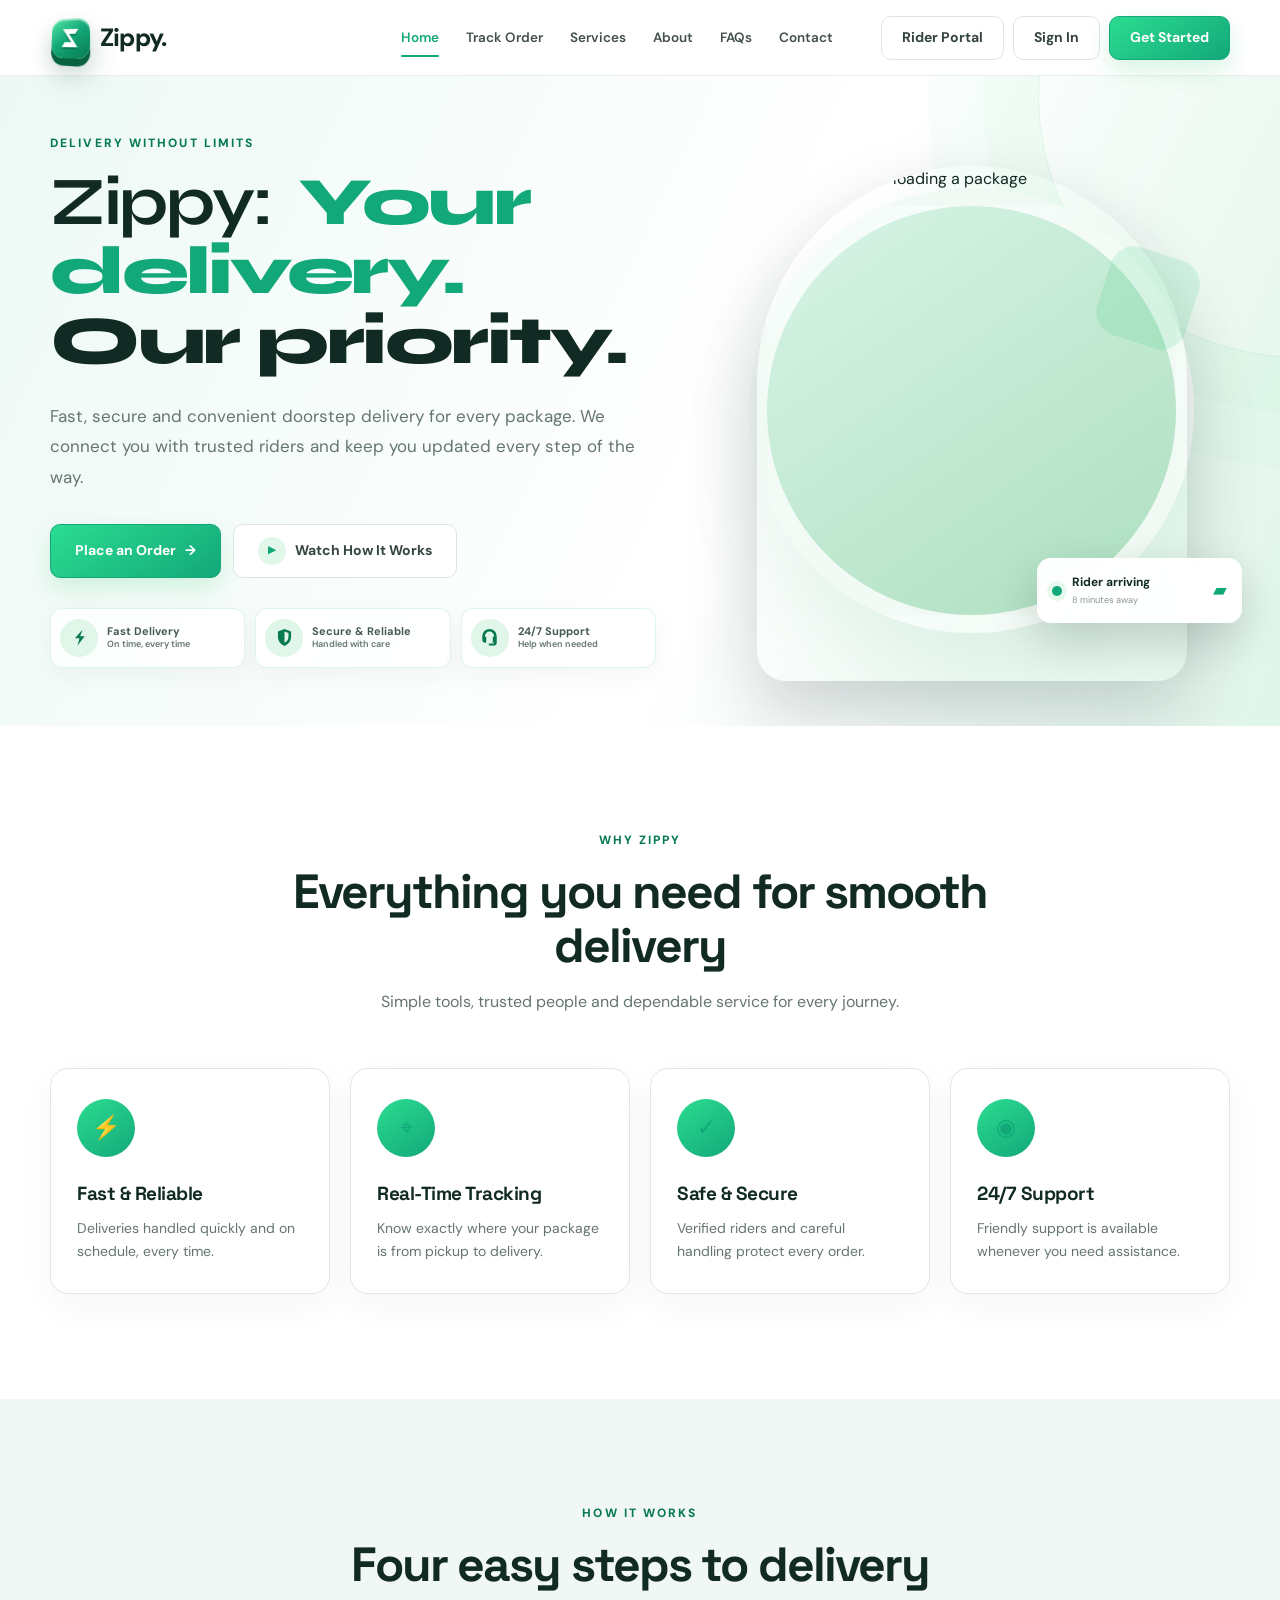
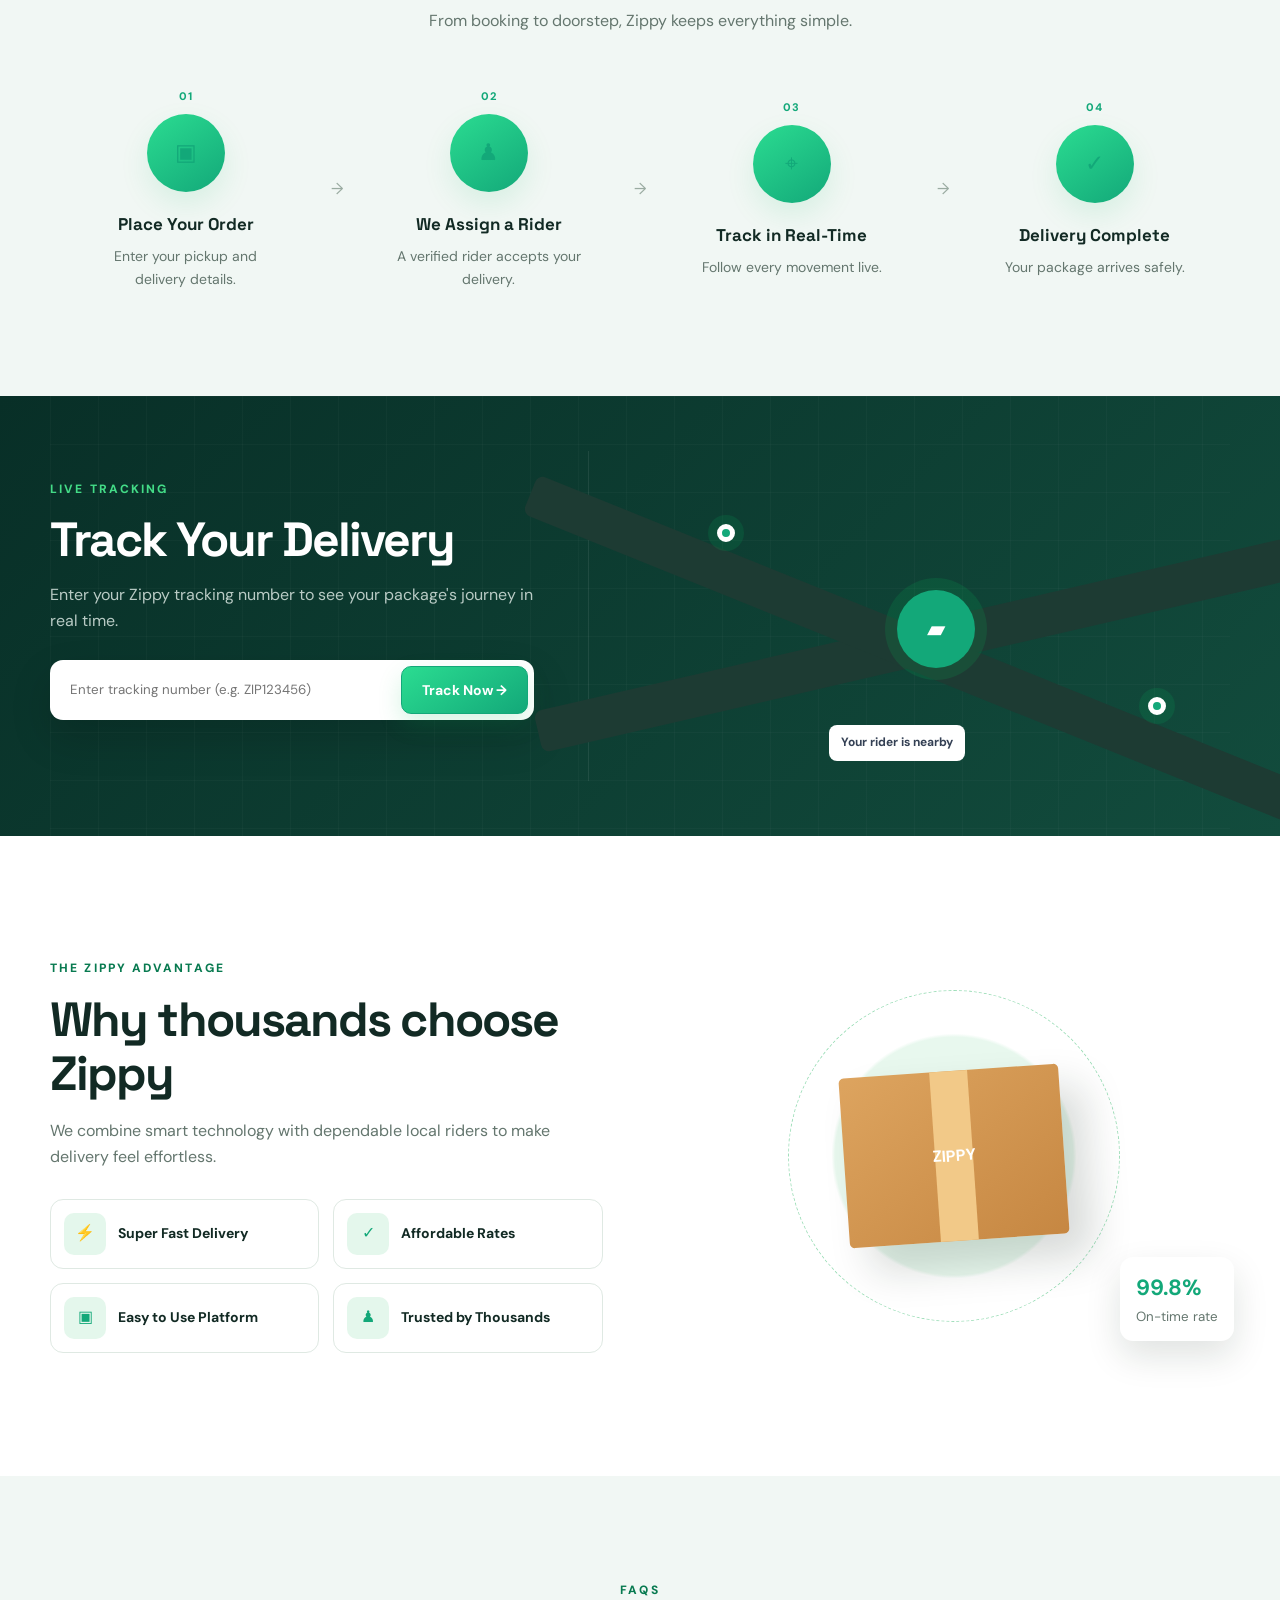
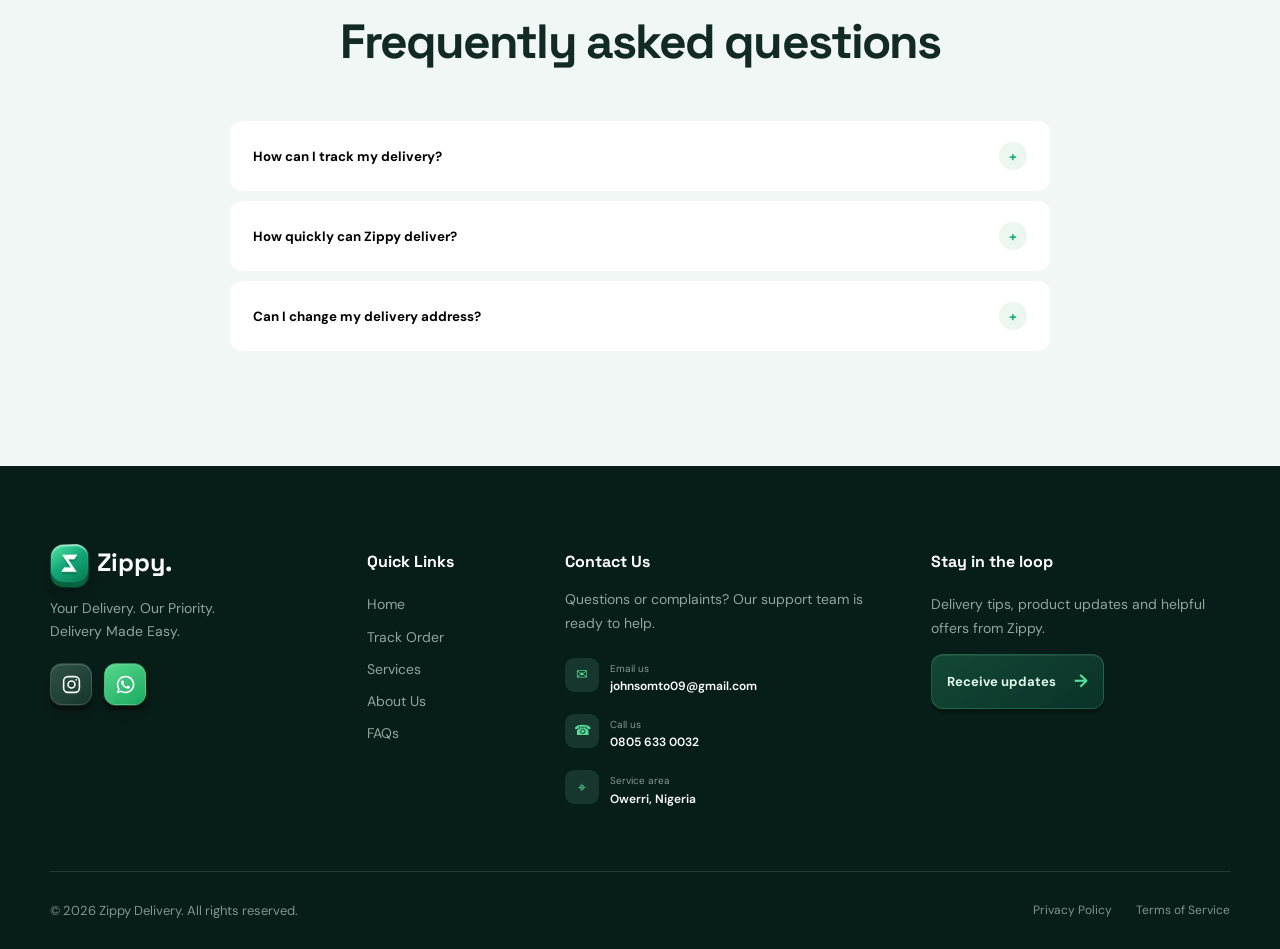
==== commit b38a1f71: "Correct homepage hero tagline and metadata Co-authored-by: Copilot <223556219+Copilot@users.noreply." ====
--- a/index.html
+++ b/index.html
@@ -3,7 +3,9 @@
 <head>
   <meta charset="UTF-8">
   <meta name="viewport" content="width=device-width, initial-scale=1.0">
-  <meta name="description" content="Zippy fast, secure delivery service">
+  <meta name="description" content="Zippy: Your Delivery. Our Priority.">
+  <meta property="og:title" content="Zippy | Your Delivery. Our Priority.">
+  <meta property="og:description" content="Zippy: Your Delivery. Our Priority.">
   <title>Zippy | Your Delivery. Our Priority.</title>
   <link rel="preconnect" href="https://fonts.googleapis.com">
   <link rel="preconnect" href="https://fonts.gstatic.com" crossorigin>
@@ -32,7 +34,7 @@
       <div class="container hero-grid">
         <div class="hero-copy">
           <p class="eyebrow">Delivery without limits</p>
-          <h1><strong>Zippy:</strong> <span>Your delivery</span><br>Your priority</h1>
+          <h1><strong>Zippy:</strong> <span>Your delivery.</span><br>Our priority.</h1>
           <p class="hero-text">Fast, secure and convenient doorstep delivery for every package. We connect you with trusted riders and keep you updated every step of the way.</p>
           <div class="hero-actions"><a class="btn btn-primary btn-large" href="place-order.html">Place an Order <span>→</span></a><a class="btn btn-outline btn-large" href="#how"><span class="play-icon">▶</span> Watch How It Works</a></div>
           <div class="benefits" aria-label="Zippy service benefits">
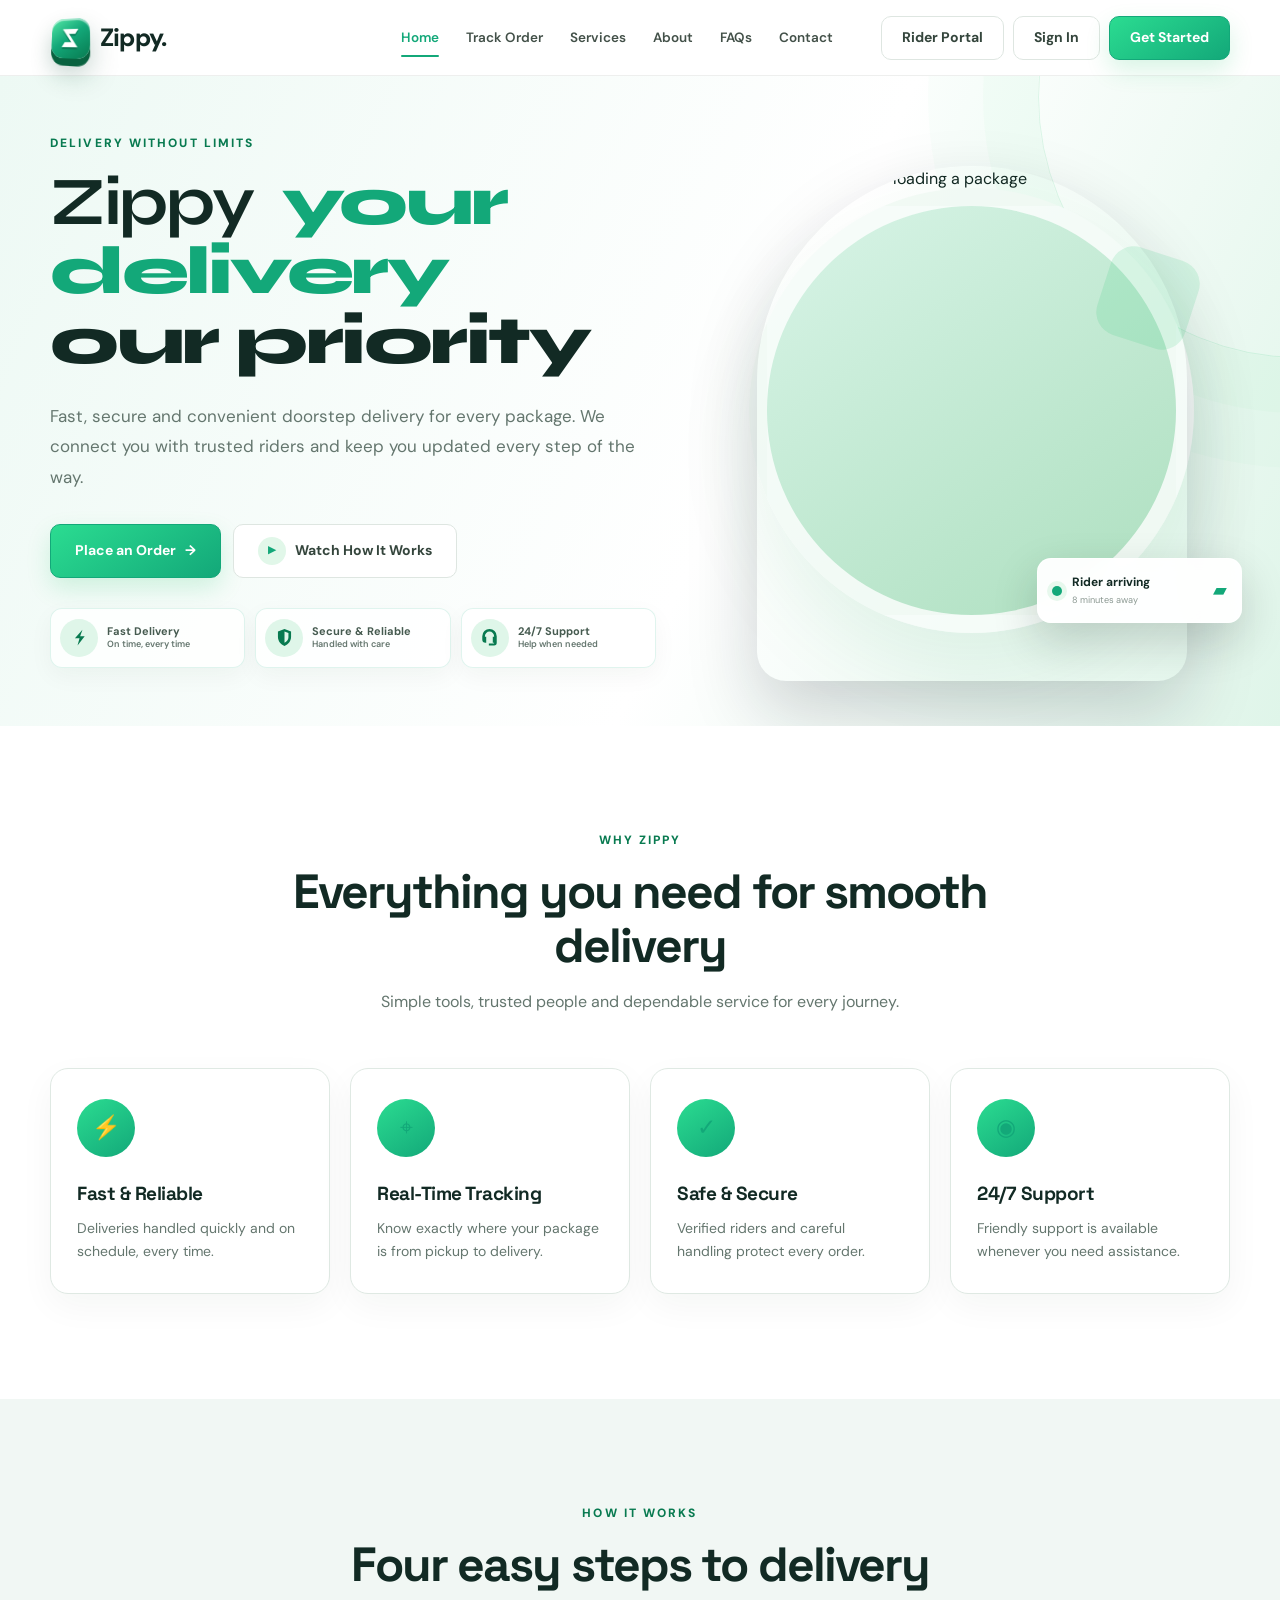
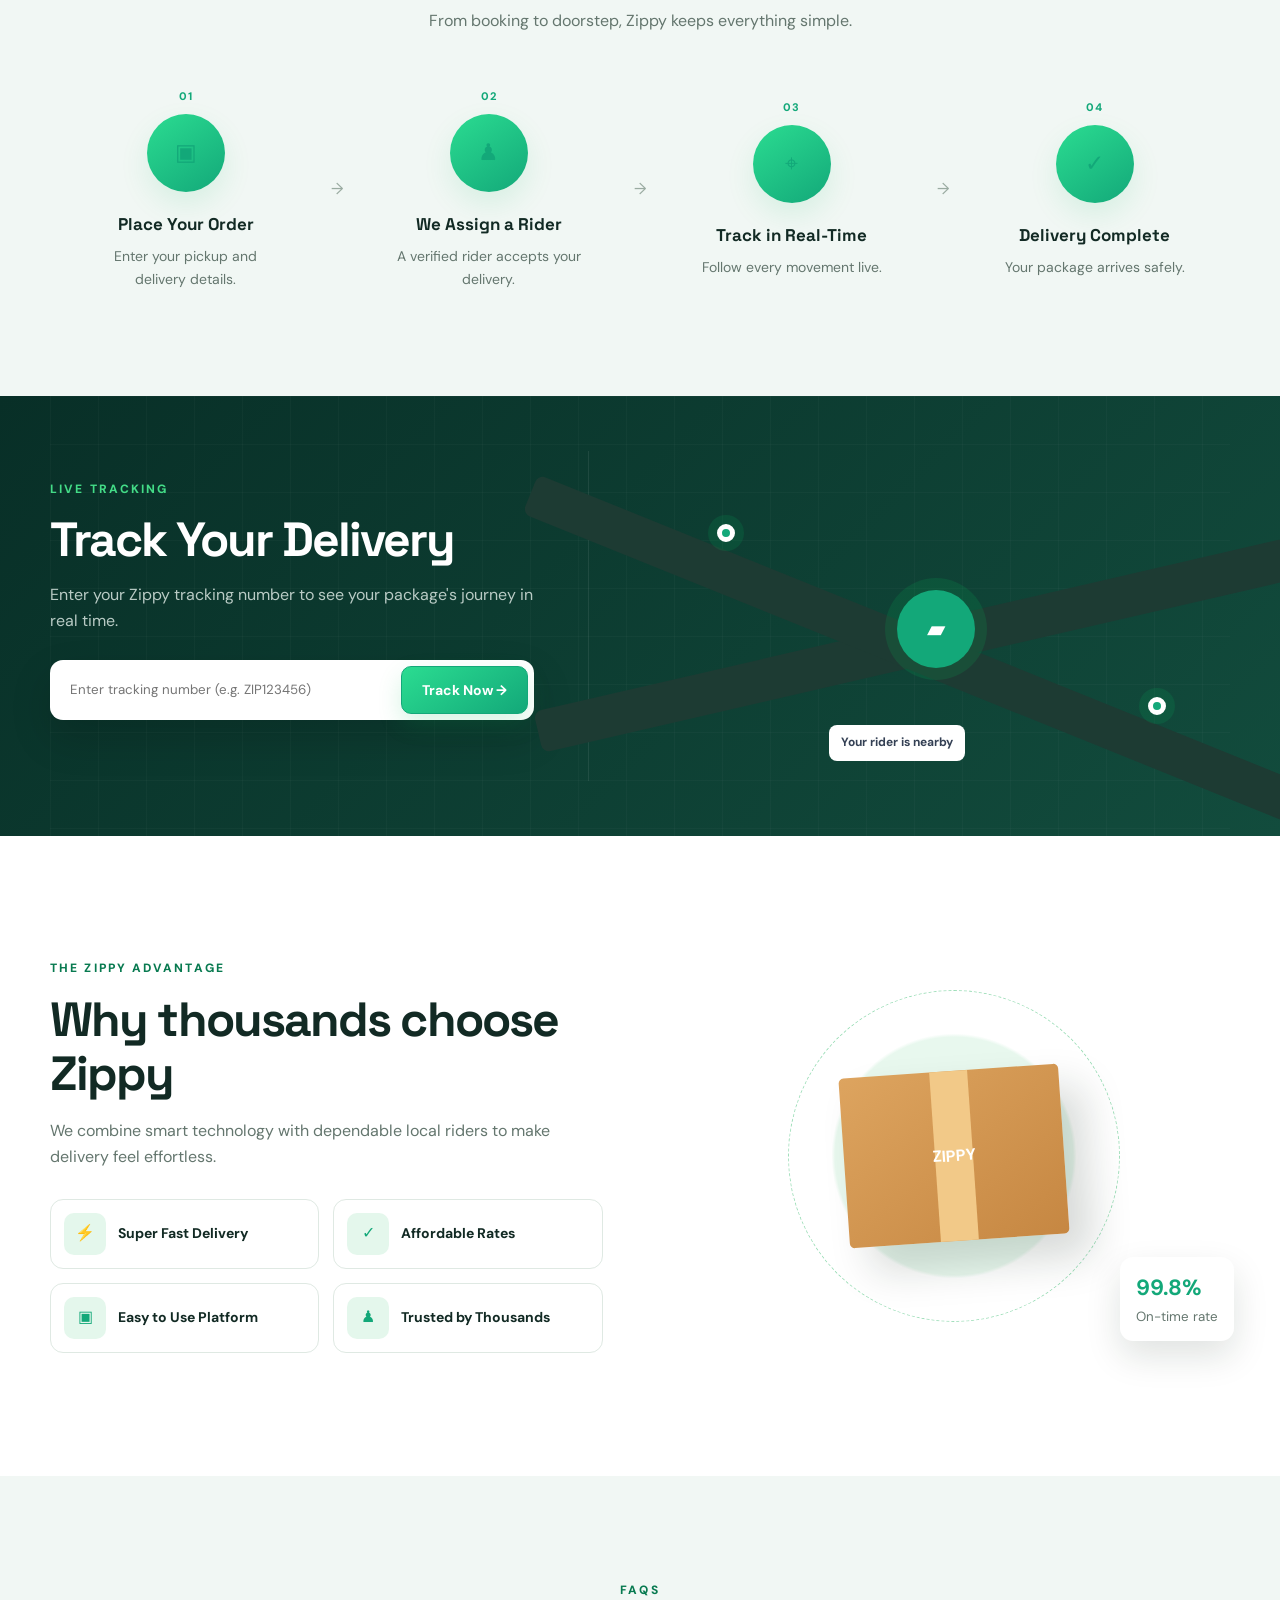
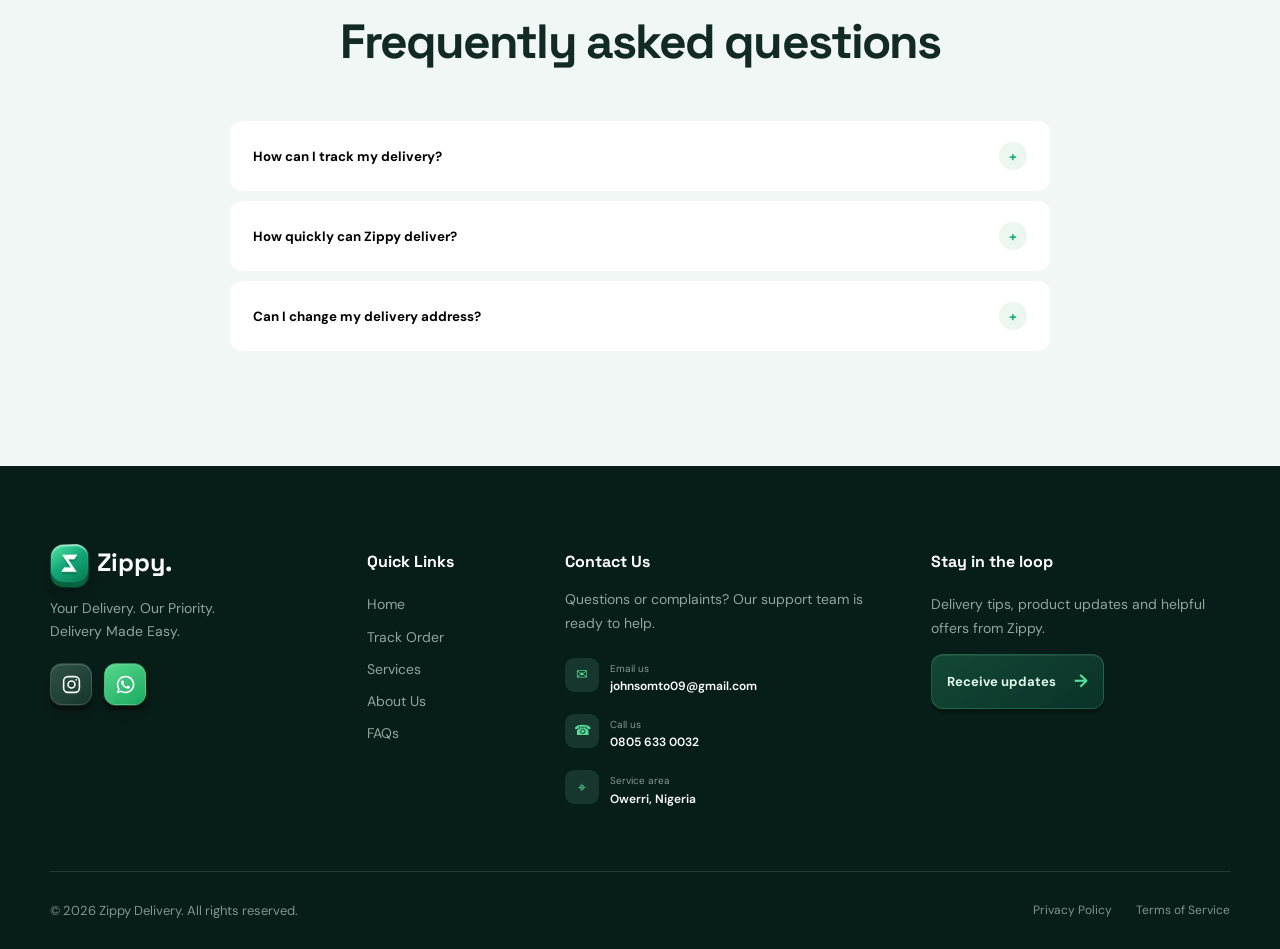
==== commit ae44b297: "Update homepage hero headline wording Co-authored-by: Copilot <223556219+Copilot@users.noreply.githu" ====
--- a/index.html
+++ b/index.html
@@ -34,7 +34,7 @@
       <div class="container hero-grid">
         <div class="hero-copy">
           <p class="eyebrow">Delivery without limits</p>
-          <h1><strong>Zippy:</strong> <span>Your delivery.</span><br>Our priority.</h1>
+          <h1><strong>Zippy</strong> <span>your delivery</span><br>our priority</h1>
           <p class="hero-text">Fast, secure and convenient doorstep delivery for every package. We connect you with trusted riders and keep you updated every step of the way.</p>
           <div class="hero-actions"><a class="btn btn-primary btn-large" href="place-order.html">Place an Order <span>→</span></a><a class="btn btn-outline btn-large" href="#how"><span class="play-icon">▶</span> Watch How It Works</a></div>
           <div class="benefits" aria-label="Zippy service benefits">
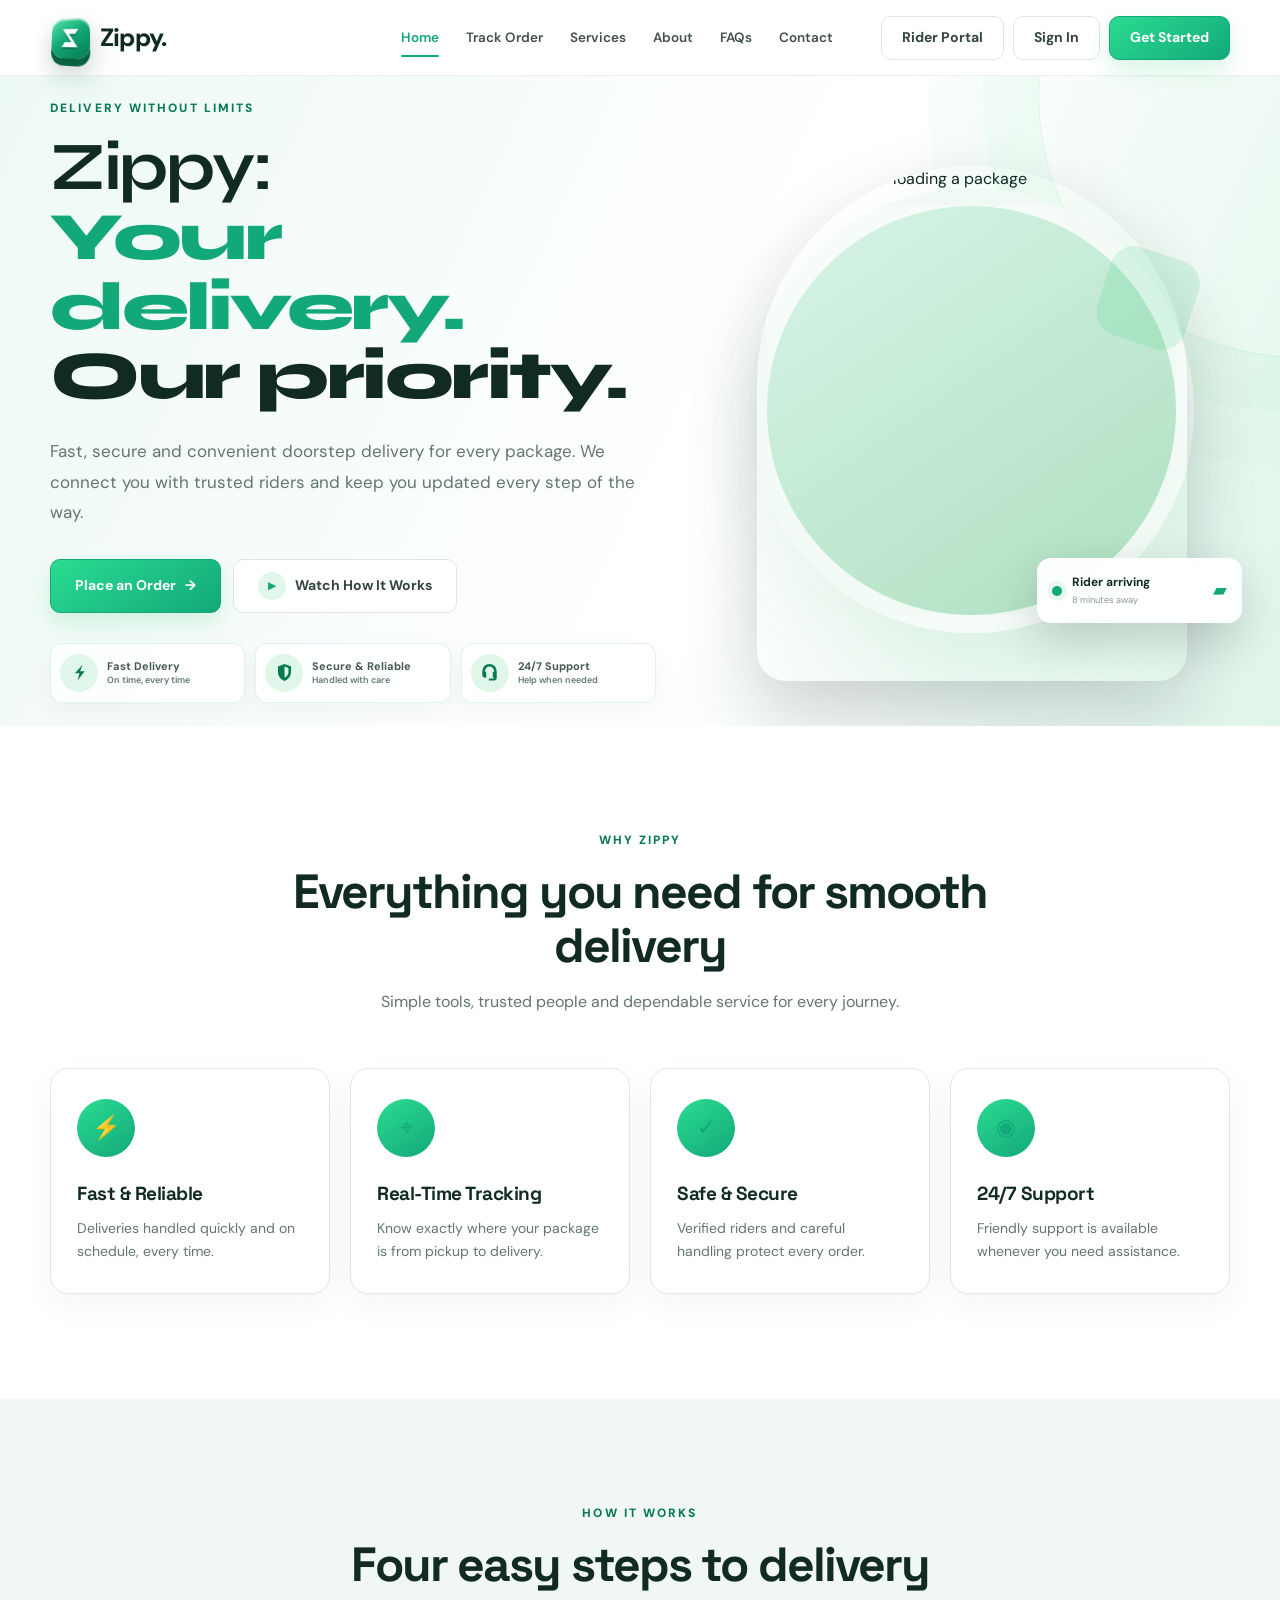
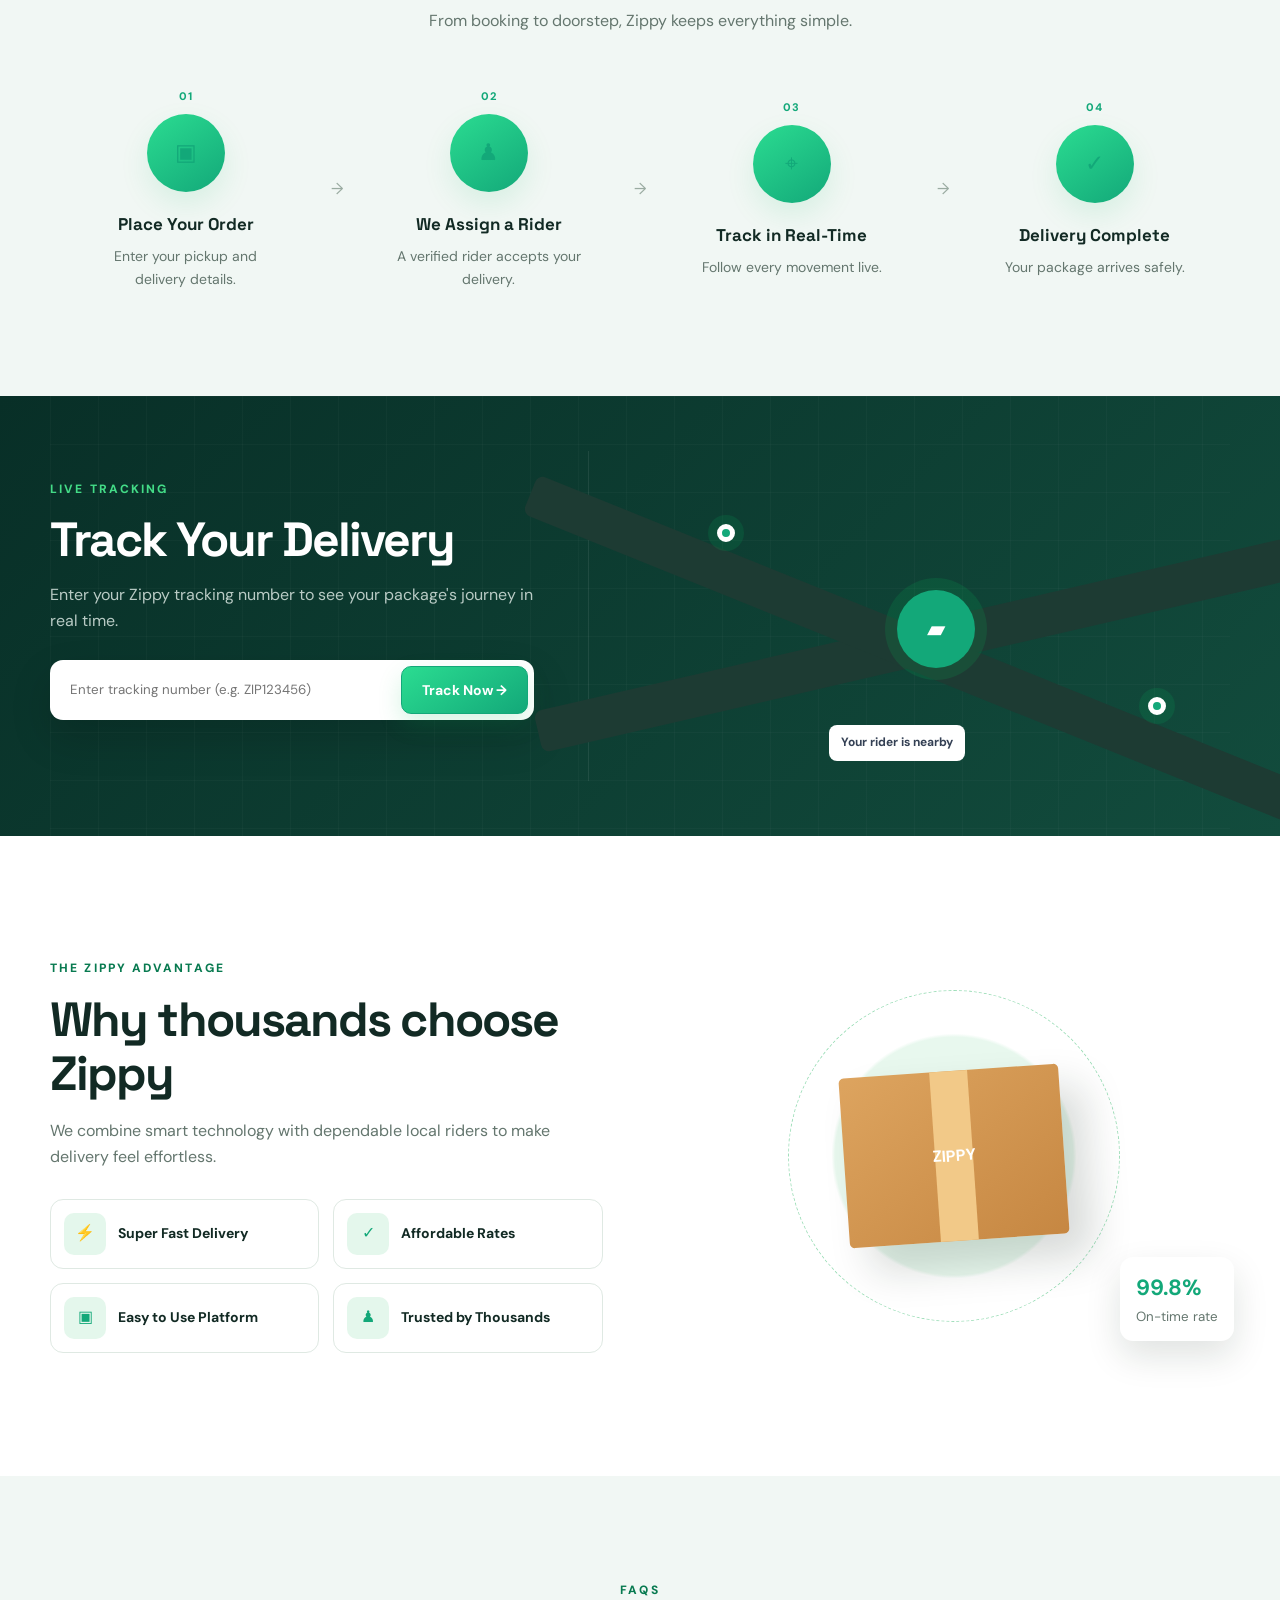
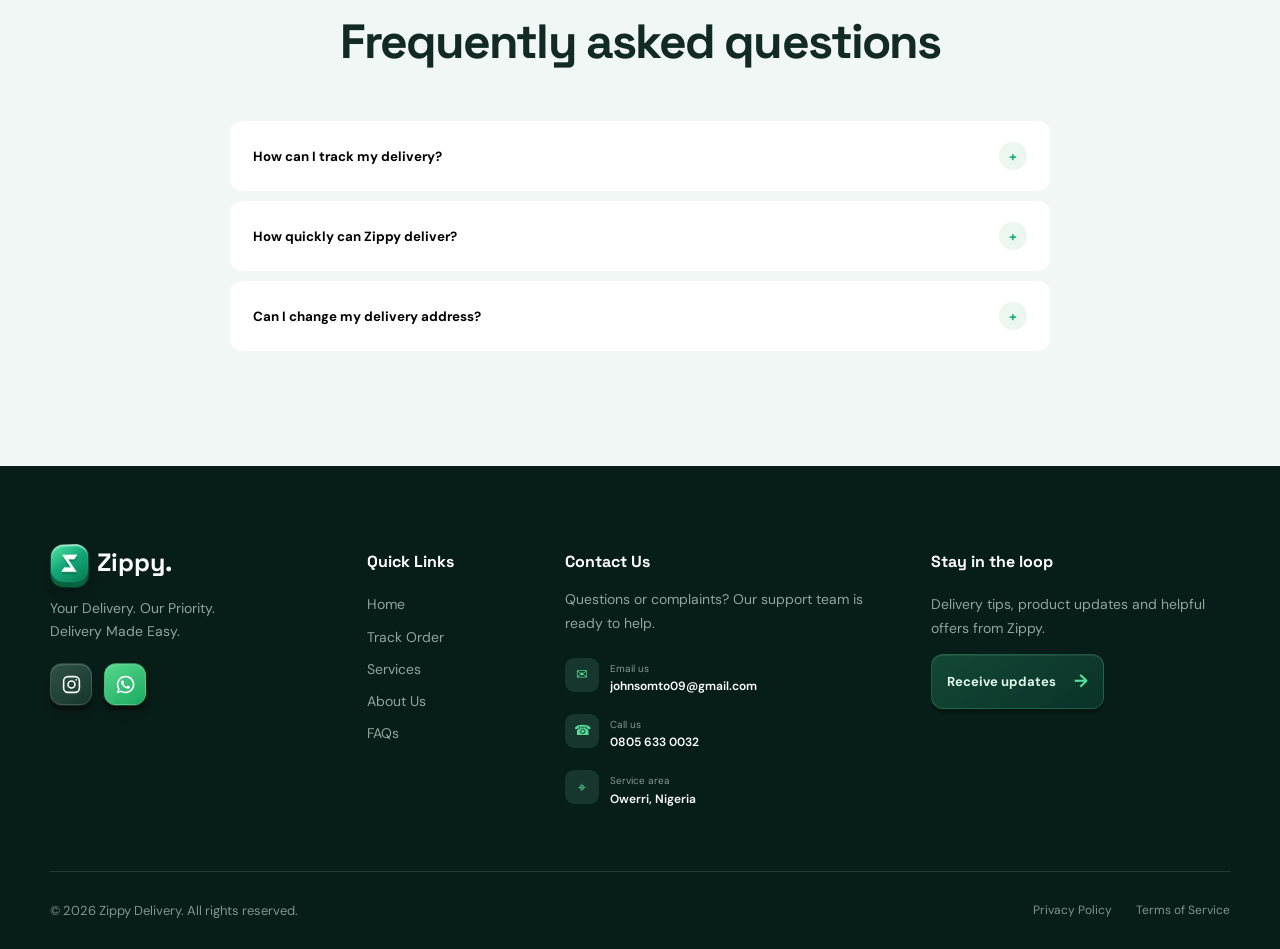
==== commit f318797d: "Make hero headline a clear three-line statement" ====
--- a/index.html
+++ b/index.html
@@ -34,7 +34,7 @@
       <div class="container hero-grid">
         <div class="hero-copy">
           <p class="eyebrow">Delivery without limits</p>
-          <h1><strong>Zippy</strong> <span>your delivery</span><br>our priority</h1>
+          <h1><strong>Zippy:</strong><span>Your delivery.</span><span class="hero-priority">Our priority.</span></h1>
           <p class="hero-text">Fast, secure and convenient doorstep delivery for every package. We connect you with trusted riders and keep you updated every step of the way.</p>
           <div class="hero-actions"><a class="btn btn-primary btn-large" href="place-order.html">Place an Order <span>→</span></a><a class="btn btn-outline btn-large" href="#how"><span class="play-icon">▶</span> Watch How It Works</a></div>
           <div class="benefits" aria-label="Zippy service benefits">
--- a/style.css
+++ b/style.css
@@ -184,9 +184,10 @@
 letter-spacing:-3.7px;
 font-family:var(--font-heading);
 font-weight:800}
-.hero-copy h1 strong{color:var(--ink);margin-right:.16em}
+.hero-copy h1 strong{display:block;color:var(--ink);margin-bottom:.02em}
 .hero-copy h1 span{
-color:var(--green)}
+display:block;color:var(--green)}
+.hero-copy h1 .hero-priority{color:var(--ink)}
 .hero-text{
 max-width:610px;
 margin:25px 0 0;
